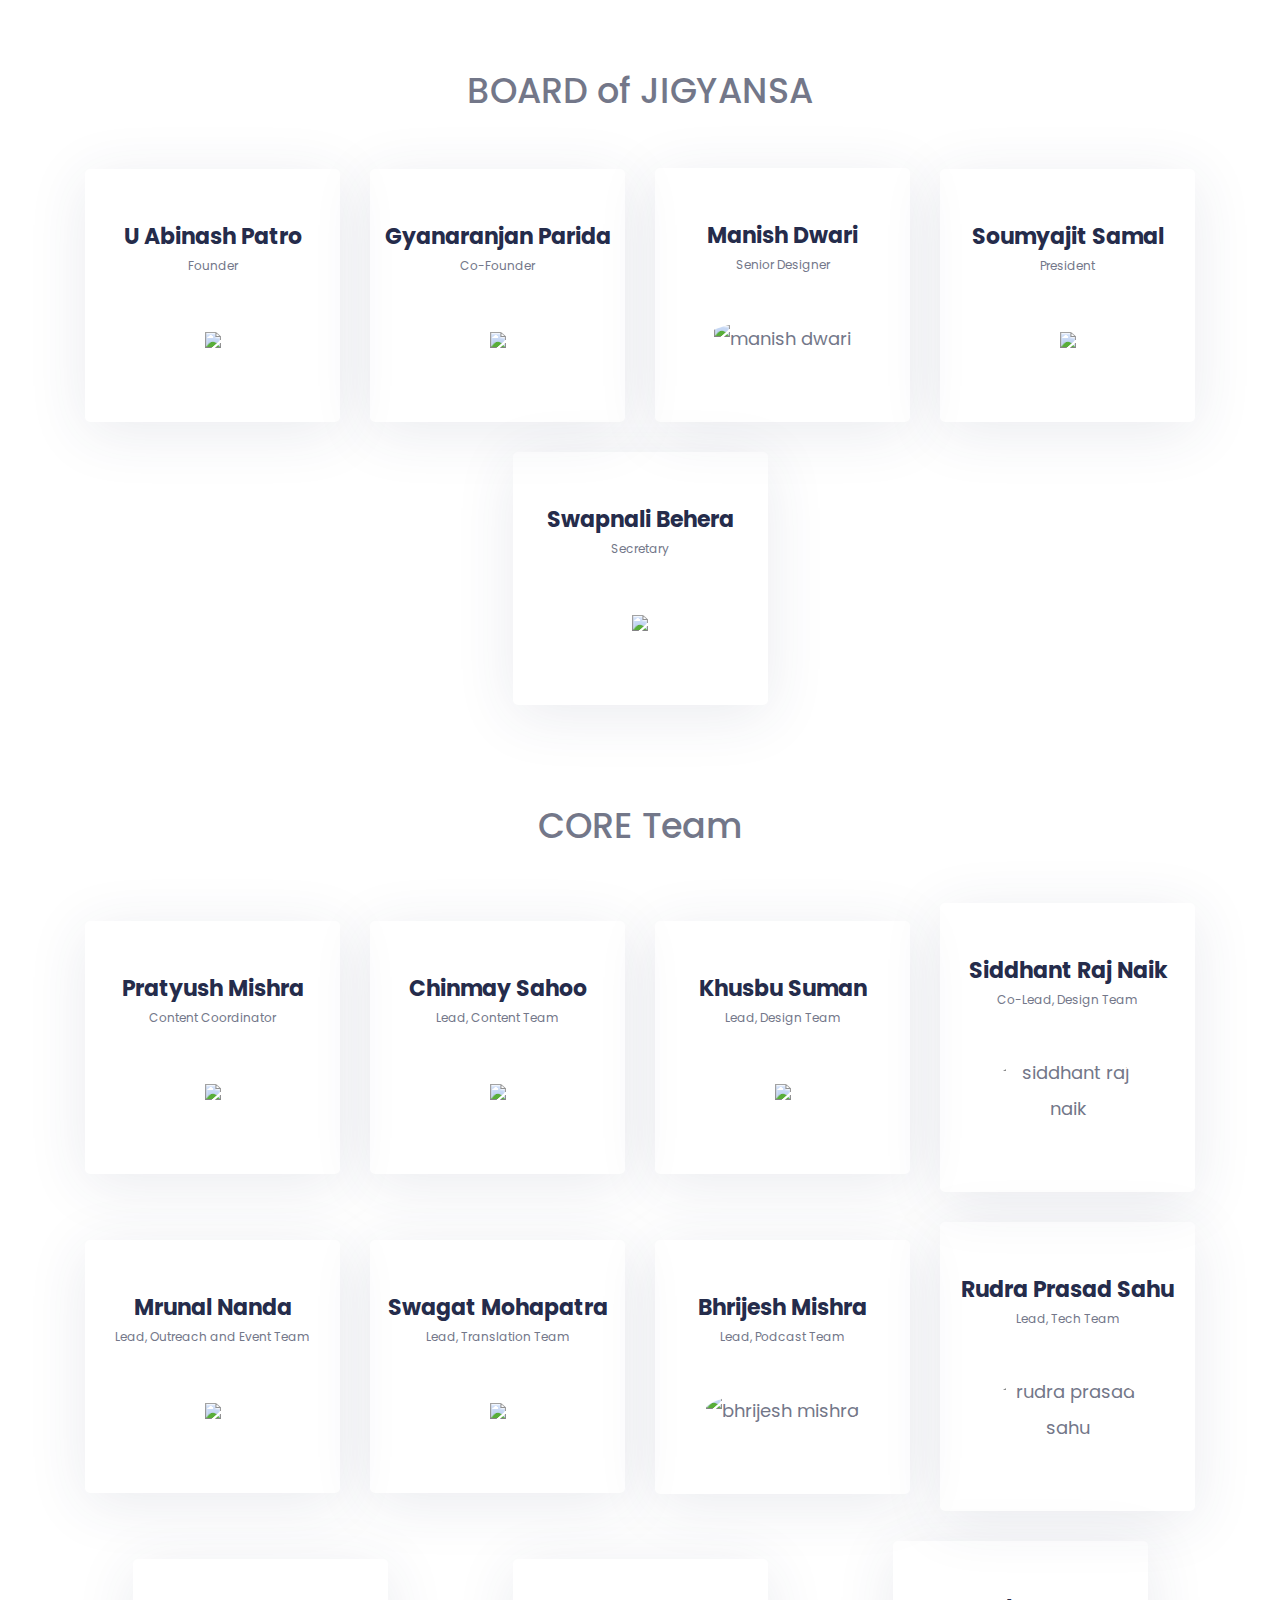
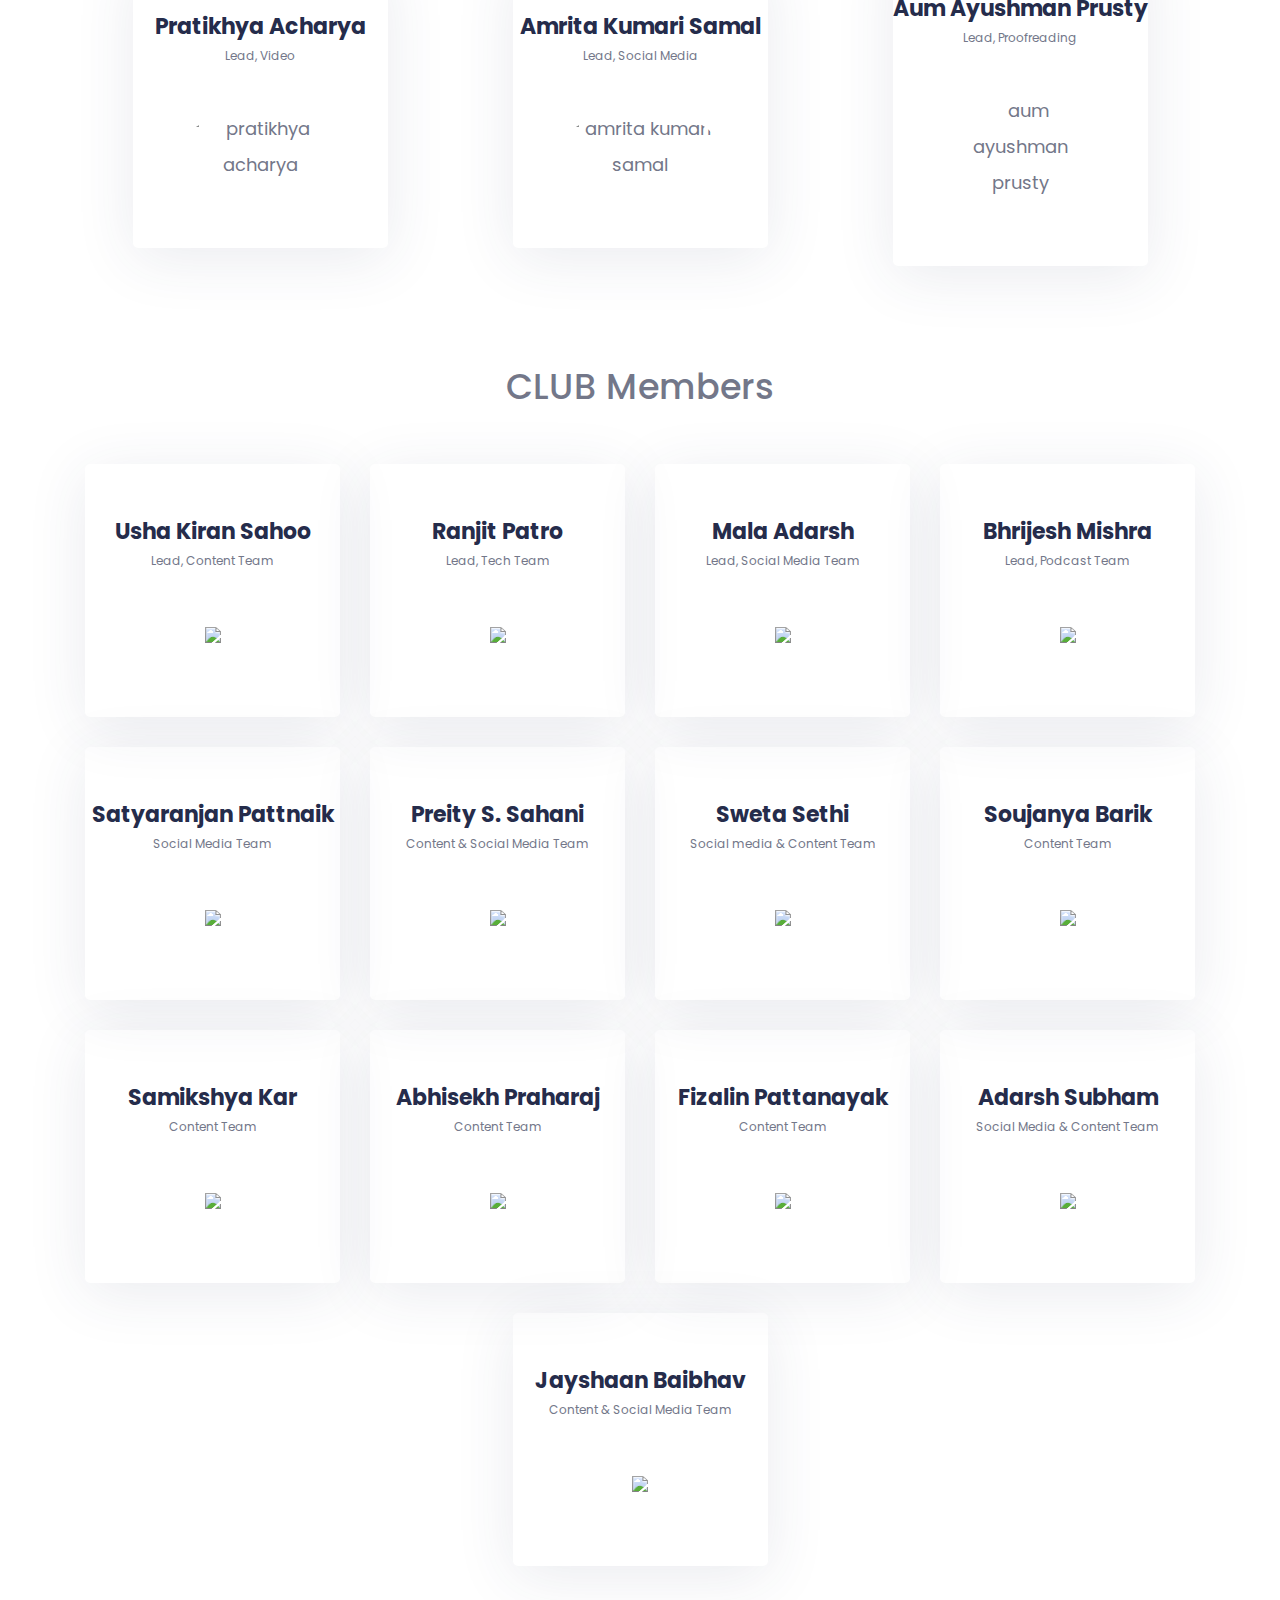
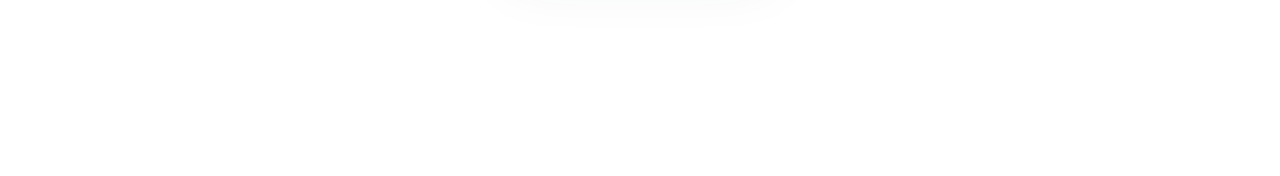
==== jign/team.html @ b6c56ea9 "jigyanshatest" ====
<!DOCTYPE html>
<html lang="en">

<head>
    <title>Team > Jigyansa</title>
    <link rel="preconnect" href="https://fonts.gstatic.com">
    <link href="https://fonts.googleapis.com/css2?family=Poppins&display=swap" rel="stylesheet">
    <link rel="stylesheet" href="https://stackpath.bootstrapcdn.com/bootstrap/4.5.2/css/bootstrap.min.css">
    <meta name="description" content="The team">
    <link rel="stylesheet" href="https://stackpath.bootstrapcdn.com/font-awesome/4.7.0/css/font-awesome.min.css">
    <link rel="stylesheet" href="s6css.css">
    <link rel="stylesheet" href="main.css">
    <style>
    </style>
</head>

<body>
    <section class="team-one" id="contentteam">
        <div class="container">
            <div class="title text-center">
                <h3 style="margin-bottom: 3.5rem;">BOARD of JIGYANSA</h3>
                <div class="row">
                    <div class="col-lg-3 col-md-6 col-sm-12" style="float:none;margin:auto;">
                        <div class="single">
                            <div class="circle"></div>
                            <div class="inner">
                                <h3>U Abinash Patro</h3>
                                <p>Founder</p>
                                <div class="image">
                                    <img src="images1/u.jpg">
                                </div>
                                <div class="social">
                                    <a target="_blank" href="https://www.twitter.com/u_is_enough"><i
                                            class="fa fa-twitter"></i></a>
                                    <a target="_blank" href="https://www.instagram.com/u_is_enough/"><i
                                            class="fa fa-instagram"></i></a>
                                    <a target="_blank" href="https://www.linkedin.com/in/u-abinash-patro-114837204/"><i
                                            class="fa fa-linkedin"></i></i></a>
                                    <a target="_blank" href="mailto:u18@iiserbpr.ac.in"><i
                                            class="fa fa-envelope"></i></a>
                                </div>
                            </div>
                        </div>
                    </div>
                    <div class="col-lg-3 col-md-6 col-sm-12" style="float:none;margin:auto;">
                        <div class="single">
                            <div class="circle"></div>
                            <div class="inner">
                                <h3>Gyanaranjan Parida</h3>
                                <p>Co-Founder</p>
                                <div class="image">
                                    <img src="images1/Gyana.jpg">
                                </div>
                                <div class="social">
                                    <a target="_blank" href="https://twitter.com/i_am_curious742"><i
                                            class="fa fa-twitter"></i></a>
                                    <a target="_blank" href="https://instagram.com/i_am_curious742"><i
                                            class="fa fa-instagram"></i></a>
                                    <a target="_blank" href="https://www.linkedin.com/in/gyanaranjanparida742"><i
                                            class="fa fa-linkedin"></i></i></a>
                                    <a target="_blank" href="mailto:gyanaranjan18@iiserbpr.ac.in"><i
                                            class="fa fa-envelope"></i></a>
                                </div>
                            </div>
                        </div>
                    </div>
                    <div class="col-lg-3 col-md-6 col-sm-12" style="float:none;margin:auto;">
                        <div class="single">
                            <div class="circle"></div>
                            <div class="inner">
                                <h3 class="cap">manish dwari</h3>
                                <p class="cap">senior designer</p>
                                <div class="image">
                                    <img src="xmx" alt="manish dwari">
                                </div>
                                <div class="social">
                                    <a target="_blank" href="mailto:manish18@iiserbpr.ac.in"><i
                                            class="fa fa-envelope"></i></a>
                                </div>
                            </div>
                        </div>
                    </div>
                    <div class="col-lg-3 col-md-6 col-sm-12" style="float:none;margin:auto;">
                        <div class="single">
                            <div class="circle"></div>
                            <div class="inner">
                                <h3>Soumyajit Samal</h3>
                                <p>President</p>
                                <div class="image">
                                    <img src="images1/soumyajit.jpg">
                                </div>
                                <div class="social">
                                    <a target="_blank" href="https://twitter.com/soumyajit140300?s=09"><i
                                            class="fa fa-twitter"></i></a>
                                    <a target="_blank" href="https://www.instagram.com/soumyajit.14/"><i
                                            class="fa fa-instagram"></i></a>
                                    <a target="_blank" href="mailto:soumyajits19@iiserbpr.ac.in"><i
                                            class="fa fa-envelope"></i></a>
                                </div>
                            </div>
                        </div>
                    </div>
                    <div class="col-lg-3 col-md-6 col-sm-12" style="float:none;margin:auto;">
                        <div class="single">
                            <div class="circle"></div>
                            <div class="inner">
                                <h3>Swapnali Behera</h3>
                                <p>Secretary</p>
                                <div class="image">
                                    <img src="images1/Swapnali.jpg">
                                </div>
                                <div class="social">
                                    <a target="_blank" href="https://www.facebook.com/profile.php?id=100070136463408"><i
                                            class="fa fa-facebook"></i></a>
                                    <a target="_blank" href="https://twitter.com/Swapnali021120?s=09"><i
                                            class="fa fa-twitter"></i></a>
                                    <a target="_blank" href="https://www.linkedin.com/in/swapnali-behera-479b2b206"><i
                                            class="fa fa-linkedin"></i></i></a>
                                    <a target="_blank" href="mailto:swapnalibehera123@gmail.com"><i
                                            class="fa fa-envelope"></i></a>
                                </div>
                            </div>
                        </div>
                    </div>
                </div>
            </div>
            <!-- core -->
            <div style="height:30px;"></div>
            <div class="title text-center">
                <h3 style="margin-bottom: 3.5rem;">CORE Team</h3>
                <div class="row">
                    <div class="col-lg-3 col-md-6 col-sm-12" style="float:none;margin:auto;">
                        <div class="single">
                            <div class="circle"></div>
                            <div class="inner">
                                <h3>Pratyush Mishra</h3>
                                <p>Content Coordinator</p>
                                <div class="image">
                                    <img src="images1/Pratyush.jpg">
                                </div>
                                <div class="social">
                                    <a target="_blank" href="http://facebook.com/pratyush.mishra.50746"><i
                                            class="fa fa-facebook"></i></a>
                                    <a target="_blank" href="https://twitter.com/Pratyus88401433?s=08"><i
                                            class="fa fa-twitter"></i></a>
                                    <a target="_blank" href="mailto:pratyush19@iiserbpr.ac.in"><i
                                            class="fa fa-envelope"></i></a>
                                </div>
                            </div>
                        </div>
                    </div>
                    <div class="col-lg-3 col-md-6 col-sm-12" style="float:none;margin:auto;">
                        <div class="single">
                            <div class="circle"></div>
                            <div class="inner">
                                <h3>Chinmay Sahoo</h3>
                                <p>Lead, Content Team</p>
                                <div class="image">
                                    <img src="images1/Chinmaya.jpg">
                                </div>
                                <div class="social">
                                    <a target="_blank" href="https://mobile.twitter.com/Chinmay66150005"><i
                                            class="fa fa-twitter"></i></a>
                                    <a target="_blank" href="https://www.instagram.com/_cks_chinu04/"><i
                                            class="fa fa-instagram"></i></a>
                                    <a target="_blank" href="mailto:chinmayks20@iiserbpr.ac.in"><i
                                            class="fa fa-envelope"></i></a>
                                </div>
                            </div>
                        </div>
                    </div>
                    <div class="col-lg-3 col-md-6 col-sm-12" style="float:none;margin:auto;">
                        <div class="single">
                            <div class="circle"></div>
                            <div class="inner">
                                <h3>Khusbu Suman</h3>
                                <p>Lead, Design Team</p>
                                <div class="image">
                                    <img src="images1/Khusbu.jpg">
                                </div>
                                <div class="social">
                                    <a target="_blank" href="https://www.facebook.com/khusbu.suman.750"><i
                                            class="fa fa-facebook"></i></a>
                                    <a target="_blank" href="https://www.instagram.com/khusbu.suman/"><i
                                            class="fa fa-instagram"></i></a>
                                    <a target="_blank" href="mailto:khusbus20@iiserbpr.ac.in"><i
                                            class="fa fa-envelope"></i></a>
                                </div>
                            </div>
                        </div>
                    </div>
                    <div class="col-lg-3 col-md-6 col-sm-12" style="float:none;margin:auto;">
                        <div class="single">
                            <div class="circle"></div>
                            <div class="inner">
                                <h3 class="cap">siddhant raj naik</h3>
                                <p class="cap">co-lead, design team</p>
                                <div class="image">
                                    <img src="xmx" alt="siddhant raj naik">
                                </div>
                                <div class="social">
                                    <a target="_blank" href="mailto:siddhantrn20@iiserbpr.ac.in"><i
                                            class="fa fa-envelope"></i></a>
                                    <a target="_blank" href="https://www.instagram.com/siddhantrajnaik"><i
                                            class="fa fa-instagram"></i></a><a target="_blank"
                                        href="https://www.linkedin.com/siddhant-raj-naik-22065b205"><i
                                            class="fa fa-linkedin"></i></a>
                                </div>
                            </div>
                        </div>
                    </div>
                    <div class="col-lg-3 col-md-6 col-sm-12" style="float:none;margin:auto;">
                        <div class="single">
                            <div class="circle"></div>
                            <div class="inner">
                                <h3>Mrunal Nanda</h3>
                                <p>Lead, Outreach and Event Team</p>
                                <div class="image">
                                    <img src="images1/Mrunal.jpg">
                                </div>
                                <div class="social">
                                    <a target="_blank" href="https://www.instagram.com/invites/contact/?i=1hj12ir0vlts9&utm_content=3e3grvx
                    "><i class="fa fa-instagram"></i></a>
                                    <a target="_blank" href="https://www.linkedin.com/in/mrunal-nanda-558922211"><i
                                            class="fa fa-linkedin"></i></i></a>
                                    <a target="_blank" href="mailto:mrunalnanda21@gmail.com"><i
                                            class="fa fa-envelope"></i></a>
                                </div>
                            </div>
                        </div>
                    </div>
                    <div class="col-lg-3 col-md-6 col-sm-12" style="float:none;margin:auto;">
                        <div class="single">
                            <div class="circle"></div>
                            <div class="inner">
                                <h3>Swagat Mohapatra</h3>
                                <p>Lead, Translation Team</p>
                                <div class="image">
                                    <img src="images1/Swagat.jpg">
                                </div>
                                <div class="social">
                                    <a target="_blank" href="https://m.facebook.com/100014729019708/"><i
                                            class="fa fa-facebook"></i></a>
                                    <a target="_blank" href="https://twitter.com/dash_mohapatra?s=09"><i
                                            class="fa fa-twitter"></i></a>
                                    <a target="_blank" href="mailto:swagat373@gmail.com "><i
                                            class="fa fa-envelope"></i></a>
                                </div>
                            </div>
                        </div>
                    </div>
                    <div class="col-lg-3 col-md-6 col-sm-12" style="float:none;margin:auto;">
                        <div class="single">
                            <div class="circle"></div>
                            <div class="inner">
                                <h3 class="cap">bhrijesh mishra</h3>
                                <p class="cap">lead, podcast team</p>
                                <div class="image">
                                    <img src="xmx" alt="bhrijesh mishra">
                                </div>
                                <div class="social">
                                    <a target="_blank" href="https://www.facebook.com/profile.php?id=100069185963894"><i
                                            class="fa fa-facebook"></i></a>
                                    <a target="_blank" href="https://www.instagram.com/bhrijeshmishra/"><i
                                            class="fa fa-instagram"></i></a>
                                    <a target="_blank" href="https://www.linkedin.com/in/bhrijesh-mishra-4b3785203"><i
                                            class="fa fa-linkedin"></i></i></a>
                                    <a target="_blank" href="mailto:bhrijeshm20@iiserbpr.ac.in"><i
                                            class="fa fa-envelope"></i></a>
                                </div>
                            </div>
                        </div>
                    </div>
                    <div class="col-lg-3 col-md-6 col-sm-12" style="float:none;margin:auto;">
                        <div class="single">
                            <div class="circle"></div>
                            <div class="inner">
                                <h3 class="cap">rudra prasad sahu</h3>
                                <p class="cap">lead, tech team</p>
                                <div class="image">
                                    <img src="xmx" alt="rudra prasad sahu">
                                </div>
                                <div class="social">
                                    <a target="_blank" href="mailto:rudra21@iiserbppr.ac.in"><i
                                            class="fa fa-envelope"></i></a>
                                </div>
                            </div>
                        </div>
                    </div>
                    <div class="col-lg-3 col-md-6 col-sm-12" style="float:none;margin:auto;">
                        <div class="single">
                            <div class="circle"></div>
                            <div class="inner">
                                <h3 class="cap">pratikhya acharya</h3>
                                <p class="cap">lead, video</p>
                                <div class="image">
                                    <img src="xmx" alt="pratikhya acharya">
                                </div>
                                <div class="social">
                                    <a target="_blank" href="mailto:pratikhya20@iiserbpr.ac.in"><i
                                            class="fa fa-envelope"></i></a>
                                </div>
                            </div>
                        </div>
                    </div>
                    <div class="col-lg-3 col-md-6 col-sm-12" style="float:none;margin:auto;">
                        <div class="single">
                            <div class="circle"></div>
                            <div class="inner">
                                <h3 class="cap">amrita kumari samal</h3>
                                <p class="cap">lead, social media</p>
                                <div class="image">
                                    <img src="xmx" alt="amrita kumari samal">
                                </div>
                                <div class="social">
                                    <a target="_blank" href="mailto:amrita21@iiserbpr.ac.in"><i
                                            class="fa fa-envelope"></i></a>
                                    <a target="_blank" href="https://www.instagram.com/black._.pokie"><i
                                            class="fa fa-instagram"></i></a>
                                </div>
                            </div>
                        </div>
                    </div>
                    <div class="col-lg-3 col-md-6 col-sm-12" style="float:none;margin:auto;">
                        <div class="single">
                            <div class="circle"></div>
                            <div class="inner">
                                <h3 class="cap">aum ayushman prusty</h3>
                                <p class="cap">lead, proofreading</p>
                                <div class="image">
                                    <img src="xmx" alt="aum ayushman prusty">
                                </div>
                                <div class="social">
                                    <a target="_blank" href="mailto:mail@iiserbpr.ac.in"><i
                                            class="fa fa-envelope"></i></a>
                                </div>
                            </div>
                        </div>
                    </div>
                </div>
            </div>
            <!-- member  -->
            <div style="height:30px;"></div>
            <div class="title text-center">
                <h3 style="margin-bottom: 3.5rem;">CLUB Members</h3>
                <div class="row">
                    <div class="col-lg-3 col-md-6 col-sm-12" style="float:none;margin:auto;">
                        <div class="single">
                            <div class="circle"></div>
                            <div class="inner">
                                <h3>Usha Kiran Sahoo</h3>
                                <p>Lead, Content Team</p>
                                <div class="image">
                                    <img src="images1/usha kiran.jpg">
                                </div>
                                <div class="social">
                                    <a target="_blank" href="https://www.facebook.com/ushakiran.sahoo.10"><i
                                            class="fa fa-facebook"></i></a>
                                    <a target="_blank" href="https://twitter.com/ushakiransahoo1?s=08"><i
                                            class="fa fa-twitter"></i></a>
                                    <a target="_blank"
                                        href="https://www.instagram.com/_taranginee_officials_?r=nametag"><i
                                            class="fa fa-instagram"></i></a>
                                    <a target="_blank" href="mailto:sahooushakiran@gmail.com "><i
                                            class="fa fa-envelope"></i></a>
                                </div>
                            </div>
                        </div>
                    </div>
                    <div class="col-lg-3 col-md-6 col-sm-12" style="float:none;margin:auto;">
                        <div class="single">
                            <div class="circle"></div>
                            <div class="inner">
                                <h3>Ranjit Patro</h3>
                                <p>Lead, Tech Team</p>
                                <div class="image">
                                    <img src="images1/Ranjit.jpeg">
                                </div>
                                <div class="social">
                                    <a target="_blank" href="https://www.facebook.com/ranjit.patro.35175"><i
                                            class="fa fa-facebook"></i></a>
                                    <a target="_blank" href="https://twitter.com/RANJITPATRO14?s=09"><i
                                            class="fa fa-twitter"></i></a>
                                    <a target="_blank" href="mailto:ranjitp20@iiserbpr.ac.in"><i
                                            class="fa fa-envelope"></i></a>
                                </div>
                            </div>
                        </div>
                    </div>
                    <div class="col-lg-3 col-md-6 col-sm-12" style="float:none;margin:auto;">
                        <div class="single">
                            <div class="circle"></div>
                            <div class="inner">
                                <h3>Mala Adarsh</h3>
                                <p>Lead, Social Media Team</p>
                                <div class="image">
                                    <img src="images1/Mala Adarsh.jpg">
                                </div>
                                <div class="social">
                                    <a target="_blank" href="https://twitter.com/i_m_adarsh1?s=09"><i
                                            class="fa fa-twitter"></i></a>
                                    <a target="_blank"
                                        href="https://www.instagram.com/invites/contact/?i=1ttmmyayb4dy2&utm_content=2fz6kwb"><i
                                            class="fa fa-instagram"></i></a>
                                    <a target="_blank" href="https://www.linkedin.com/in/adarsh-mala-7930311bb"><i
                                            class="fa fa-linkedin"></i></i></a>
                                    <a target="_blank" href="mailto:malaa20@iiserbpr.ac.in"><i
                                            class="fa fa-envelope"></i></a>
                                </div>
                            </div>
                        </div>
                    </div>
                    <div class="col-lg-3 col-md-6 col-sm-12" style="float:none;margin:auto;">
                        <div class="single">
                            <div class="circle"></div>
                            <div class="inner">
                                <h3>Bhrijesh Mishra</h3>
                                <p>Lead, Podcast Team</p>
                                <div class="image">
                                    <img src="images1/Bhrijesh.jpg">
                                </div>
                                <div class="social">
                                    <a target="_blank" href="https://www.facebook.com/profile.php?id=100069185963894"><i
                                            class="fa fa-facebook"></i></a>
                                    <a target="_blank" href="https://www.instagram.com/bhrijeshmishra/"><i
                                            class="fa fa-instagram"></i></a>
                                    <a target="_blank" href="https://www.linkedin.com/in/bhrijesh-mishra-4b3785203"><i
                                            class="fa fa-linkedin"></i></i></a>
                                    <a target="_blank" href="mailto:bhrijeshm20@iiserbpr.ac.in"><i
                                            class="fa fa-envelope"></i></a>
                                </div>
                            </div>
                        </div>
                    </div>
                    <div class="col-lg-3 col-md-6 col-sm-12" style="float:none;margin:auto;">
                        <div class="single">
                            <div class="circle"></div>
                            <div class="inner">
                                <h3>Satyaranjan Pattnaik</h3>
                                <p>Social Media Team</p>
                                <div class="image">
                                    <img src="images1/Satya.jpg">
                                </div>
                                <div class="social">
                                    <a target="_blank" href="https://www.facebook.com/Ricardosidkaka.8"><i
                                            class="fa fa-facebook"></i></a>
                                    <a target="_blank" href="https://twitter.com/pattnaiksatyar8?s=09"><i
                                            class="fa fa-twitter"></i></a>
                                    <a target="_blank"
                                        href="https://instagram.com/rsk_satyaranjan?utm_medium=copy_link"><i
                                            class="fa fa-instagram"></i></a>
                                    <a target="_blank" href="mailto:satya17@iiserbpr.ac.in"><i
                                            class="fa fa-envelope"></i></a>
                                </div>
                            </div>
                        </div>
                    </div>
                    <div class="col-lg-3 col-md-6 col-sm-12" style="float:none;margin:auto;">
                        <div class="single">
                            <div class="circle"></div>
                            <div class="inner">
                                <h3>Preity S. Sahani</h3>
                                <p>Content & Social Media Team</p>
                                <div class="image">
                                    <img src="images1/Preity.jpg">
                                </div>
                                <div class="social">
                                    <a target="_blank" href="https://www.instagram.com/_.preity_"><i
                                            class="fa fa-instagram"></i></a>
                                    <a target="_blank" href="mailto:preity18@iiserbpr.ac.in"><i
                                            class="fa fa-envelope"></i></a>
                                </div>
                            </div>
                        </div>
                    </div>
                    <div class="col-lg-3 col-md-6 col-sm-12" style="float:none;margin:auto;">
                        <div class="single">
                            <div class="circle"></div>
                            <div class="inner">
                                <h3>Sweta Sethi</h3>
                                <p>Social media & Content Team</p>
                                <div class="image">
                                    <img src="images1/Sweta Sethi.jpg">
                                </div>
                                <div class="social">
                                    <a target="_blank" href="https://www.facebook.com/sweta.sethi.520/"><i
                                            class="fa fa-facebook"></i></a>
                                    <a target="_blank" href="https://twitter.com/AstroSwetS"><i
                                            class="fa fa-twitter"></i></a>
                                    <a target="_blank" href="https://www.linkedin.com/in/sweta-sethi-1820/"><i
                                            class="fa fa-linkedin"></i></a>
                                    <a target="_blank" href="mailto:sweta18@iiserbpr.ac.in"><i
                                            class="fa fa-envelope"></i></a>
                                </div>
                            </div>
                        </div>
                    </div>
                    <div class="col-lg-3 col-md-6 col-sm-12" style="float:none;margin:auto;">
                        <div class="single">
                            <div class="circle"></div>
                            <div class="inner">
                                <h3>Soujanya Barik</h3>
                                <p>Content Team</p>
                                <div class="image">
                                    <img src="images1/Soujanya.jpg">
                                </div>
                                <div class="social">
                                    <a target="_blank" href="https://www.facebook.com/soujanya.barik.315"><i
                                            class="fa fa-facebook"></i></a>
                                    <a target="_blank" href="https://www.instagram.com/soujanyabarik/"><i
                                            class="fa fa-instagram"></i></a>
                                    <a target="_blank" href="https://www.linkedin.com/in/soujanya-barik-4b6a521a5"><i
                                            class="fa fa-linkedin"></i></a>
                                    <a target="_blank" href="mailto:soujanya18@iiserbpr.ac.in"><i
                                            class="fa fa-envelope"></i></a>
                                </div>
                            </div>
                        </div>
                    </div>
                    <div class="col-lg-3 col-md-6 col-sm-12" style="float:none;margin:auto;">
                        <div class="single">
                            <div class="circle"></div>
                            <div class="inner">
                                <h3>Samikshya Kar</h3>
                                <p>Content Team</p>
                                <div class="image">
                                    <img src="images1/samiskhya.jpg">
                                </div>
                                <div class="social">
                                    <a target="_blank" href="https://twitter.com/sam_ik_shya?s=09"><i
                                            class="fa fa-twitter"></i></a>
                                    <a target="_blank" href="
https://instagram.com/_.splenetic._?utm_medium=copy_link"><i class="fa fa-instagram"></i></a>
                                    <a target="_blank" href="mailto:samikshya18@iiserbpr.ac.in"><i
                                            class="fa fa-envelope"></i></a>
                                </div>
                            </div>
                        </div>
                    </div>
                    <div class="col-lg-3 col-md-6 col-sm-12" style="float:none;margin:auto;">
                        <div class="single">
                            <div class="circle"></div>
                            <div class="inner">
                                <h3>Abhisekh Praharaj</h3>
                                <p>Content Team</p>
                                <div class="image">
                                    <img src="images1/abhisekh.jpeg">
                                </div>
                                <div class="social">
                                    <a target="_blank" href="https://twitter.com/AbhisekPrahara1?s=08"><i
                                            class="fa fa-twitter"></i></a>
                                    <a target="_blank" href="linkedin.com/in/starky2000"><i
                                            class="fa fa-linkedin"></i></i></a>
                                    <a target="_blank" href="mailto:abhisekp19@iiserbpr.ac.in"><i
                                            class="fa fa-envelope"></i></a>
                                </div>
                            </div>
                        </div>
                    </div>
                    <div class="col-lg-3 col-md-6 col-sm-12" style="float:none;margin:auto;">
                        <div class="single">
                            <div class="circle"></div>
                            <div class="inner">
                                <h3>Fizalin Pattanayak</h3>
                                <p>Content Team</p>
                                <div class="image">
                                    <img src="images1/Fizallin.jpg">
                                </div>
                                <div class="social">
                                    <a target="_blank" href="mailto:fizalin19@iiserbpr.ac.in"><i
                                            class="fa fa-envelope"></i></a>
                                </div>
                            </div>
                        </div>
                    </div>
                    <div class="col-lg-3 col-md-6 col-sm-12" style="float:none;margin:auto;">
                        <div class="single">
                            <div class="circle"></div>
                            <div class="inner">
                                <h3>Adarsh Subham</h3>
                                <p>Social Media & Content Team</p>
                                <div class="image">
                                    <img src="images1/BR Adarsh.jpg">
                                </div>
                                <div class="social">
                                    <a target="_blank" href="https://www.facebook.com/adarsh.subham.96/"><i
                                            class="fa fa-facebook"></i></a>
                                    <a target="_blank" href="https://www.instagram.com/_addy_mavvy_/"><i
                                            class="fa fa-instagram"></i></a>
                                    <a target="_blank" href="mailto:bradarshs20@iiserbpr.ac.in"><i
                                            class="fa fa-envelope"></i></a>
                                </div>
                            </div>
                        </div>
                    </div>
                    <div class="col-lg-3 col-md-6 col-sm-12" style="float:none;margin:auto;">
                        <div class="single">
                            <div class="circle"></div>
                            <div class="inner">
                                <h3>Jayshaan Baibhav</h3>
                                <p>Content & Social Media Team</p>
                                <div class="image">
                                    <img src="images1/Jayshan.jpg">
                                </div>
                                <div class="social">
                                    <a target="_blank" href="https://www.facebook.com/jayshan.vaivhav"><i
                                            class="fa fa-facebook"></i></a>
                                    <a target="_blank" href="instagram.com/rex_of_genesis"><i
                                            class="fa fa-instagram"></i></a>
                                    <a target="_blank" href="mailto:jayshaanb20@iiserbpr.ac.in"><i
                                            class="fa fa-envelope"></i></a>
                                </div>
                            </div>
                        </div>
                    </div>
                </div>
            </div>
        </div>
    </section>
</body>

</html>
---- jign/s6css.css ----
/*!
 *  Open source, free for community use with this mention,
 *  s6css.css- A CSS Premade Blackbox
 *  Author: Subbrat <https://github.com/subbrat/>
 *  Url: https://github.com/Subbrat/el/blob/main/css/s6css.css/
 *  License(s): MIT
 */
@charset "UTF-8";


html {
    box-sizing: border-box
}

body,
html {
    position: relative;
}

*,
*:before,
*:after {
    box-sizing: inherit
}

html {
    -ms-text-size-adjust: 100%;
    -webkit-text-size-adjust: 100%
}

body {
    margin: 0
}

article,
aside,
details,
figcaption,
figure,
footer,
header,
main,
menu,
nav,
section {
    display: block
}

summary {
    display: list-item
}

audio,
canvas,
progress,
video {
    display: inline-block
}

progress {
    vertical-align: baseline
}

audio:not([controls]) {
    display: none;
    height: 0
}

[hidden],
template {
    display: none
}

a {
    background-color: transparent
}

a:active,
a:hover {
    outline-width: 0
}

abbr[title] {
    border-bottom: none;
    text-decoration: underline;
    text-decoration: underline dotted
}

b,
strong {
    font-weight: bolder
}

dfn {
    font-style: italic
}

mark {
    background: #ff0;
    color: #000
}

small {
    font-size: 80%
}

sub,
sup {
    font-size: 75%;
    line-height: 0;
    position: relative;
    vertical-align: baseline
}

sub {
    bottom: -0.25em
}

sup {
    top: -0.5em
}

figure {
    margin: 1em 40px
}

img {
    border-style: none
}

code,
kbd,
pre,
samp {
    font-family: monospace, monospace;
    font-size: 1em
}

hr {
    box-sizing: content-box;
    height: 0;
    overflow: visible
}

button,
input,
select,
textarea,
optgroup {
    font: inherit;
    margin: 0
}

optgroup {
    font-weight: bold
}

button,
input {
    overflow: visible
}

button,
select {
    text-transform: none
}

button,
[type=button],
[type=reset],
[type=submit] {
    -webkit-appearance: button
}

button::-moz-focus-inner,
[type=button]::-moz-focus-inner,
[type=reset]::-moz-focus-inner,
[type=submit]::-moz-focus-inner {
    border-style: none;
    padding: 0
}

button:-moz-focusring,
[type=button]:-moz-focusring,
[type=reset]:-moz-focusring,
[type=submit]:-moz-focusring {
    outline: 1px dotted ButtonText
}

fieldset {
    border: 1px solid #c0c0c0;
    margin: 0 2px;
    padding: .35em .625em .75em
}

legend {
    color: inherit;
    display: table;
    max-width: 100%;
    padding: 0;
    white-space: normal
}

textarea {
    overflow: auto
}

[type=checkbox],
[type=radio] {
    padding: 0
}

[type=number]::-webkit-inner-spin-button,
[type=number]::-webkit-outer-spin-button {
    height: auto
}

[type=search] {
    -webkit-appearance: textfield;
    outline-offset: -2px
}

[type=search]::-webkit-search-decoration {
    -webkit-appearance: none
}

::-webkit-file-upload-button {
    -webkit-appearance: button;
    font: inherit
}

/* End extract */

html {
    overflow-x: hidden
}

h1 {
    font-size: 36px
}

h2 {
    font-size: 30px
}

h3 {
    font-size: 24px
}

h4 {
    font-size: 20px
}

h5 {
    font-size: 18px
}

h6 {
    font-size: 16px
}

.s6-wide {
    letter-spacing: 4px
}

hr {
    border: 0;
    border-top: 1px solid #eee;
    margin: 20px 0
}

.s6-image {
    max-width: 100%;
    height: auto
}

img {
    vertical-align: middle
}

a {
    color: inherit
}

.s6-table,
.s6-table-all {
    border-collapse: collapse;
    border-spacing: 0;
    width: 100%;
    display: table
}

.s6-table-all {
    border: 1px solid #ccc
}

.s6-bordered tr,
.s6-table-all tr {
    border-bottom: 1px solid #ddd
}

.s6-striped tbody tr:nth-child(even) {
    background-color: #f1f1f1
}

.s6-table-all tr:nth-child(odd) {
    background-color: #fff
}

.s6-table-all tr:nth-child(even) {
    background-color: #f1f1f1
}

.s6-hoverable tbody tr:hover,
.s6-ul.s6-hoverable li:hover {
    background-color: #ccc
}

.s6-centered tr th,
.s6-centered tr td {
    text-align: center
}

.s6-table td,
.s6-table th,
.s6-table-all td,
.s6-table-all th {
    padding: 8px 8px;
    display: table-cell;
    text-align: left;
    vertical-align: top
}

.s6-table th:first-child,
.s6-table td:first-child,
.s6-table-all th:first-child,
.s6-table-all td:first-child {
    padding-left: 16px
}

.s6-btn,
.s6-button {
    border: none;
    display: inline-block;
    padding: 8px 16px;
    vertical-align: middle;
    overflow: hidden;
    text-decoration: none;
    color: inherit;
    background-color: inherit;
    text-align: center;
    cursor: pointer;
    white-space: nowrap
}

.s6-btn:hover {
    box-shadow: 0 8px 16px 0 rgba(0, 0, 0, 0.2), 0 6px 20px 0 rgba(0, 0, 0, 0.19)
}

.s6-btn,
.s6-button {
    -webkit-touch-callout: none;
    -webkit-user-select: none;
    -khtml-user-select: none;
    -moz-user-select: none;
    -ms-user-select: none;
    user-select: none
}

.s6-disabled,
.s6-btn:disabled,
.s6-button:disabled {
    cursor: not-allowed;
    opacity: 0.3
}

.s6-disabled *,
:disabled * {
    pointer-events: none
}

.s6-btn.s6-disabled:hover,
.s6-btn:disabled:hover {
    box-shadow: none
}

.s6-badge,
.s6-tag {
    background-color: #000;
    color: #fff;
    display: inline-block;
    padding-left: 8px;
    padding-right: 8px;
    text-align: center
}

.s6-badge {
    border-radius: 50%
}

.s6-ul {
    list-style-type: none;
    padding: 0;
    margin: 0
}

.s6-ul li {
    padding: 8px 16px;
    border-bottom: 1px solid #ddd
}

.s6-ul li:last-child {
    border-bottom: none
}

.s6-tooltip,
.s6-display-container {
    position: relative
}

.s6-tooltip .s6-text {
    display: none
}

.s6-tooltip:hover .s6-text {
    display: inline-block
}

.s6-ripple:active {
    opacity: 0.5
}

.s6-ripple {
    transition: opacity 0s
}

.s6-input {
    padding: 8px;
    display: block;
    border: none;
    border-bottom: 1px solid #ccc;
    width: 100%
}

.s6-select {
    padding: 9px 0;
    width: 100%;
    border: none;
    border-bottom: 1px solid #ccc
}

.s6-dropdown-click,
.s6-dropdown-hover {
    position: relative;
    display: inline-block;
    cursor: pointer
}

.s6-dropdown-hover:hover .s6-dropdown-content {
    display: block
}

.s6-dropdown-hover:first-child,
.s6-dropdown-click:hover {
    background-color: #ccc;
    color: #000
}

.s6-dropdown-hover:hover>.s6-button:first-child,
.s6-dropdown-click:hover>.s6-button:first-child {
    background-color: #ccc;
    color: #000
}

.s6-dropdown-content {
    cursor: auto;
    color: #000;
    background-color: #fff;
    display: none;
    position: absolute;
    min-width: 160px;
    margin: 0;
    padding: 0;
    z-index: 1
}

.s6-check,
.s6-radio {
    width: 24px;
    height: 24px;
    position: relative;
    top: 6px
}

.s6-sidebar {
    height: 100%;
    width: 200px;
    background-color: #fff;
    position: fixed !important;
    z-index: 1;
    overflow: auto
}

.s6-bar-block .s6-dropdown-hover,
.s6-bar-block .s6-dropdown-click {
    width: 100%
}

.s6-bar-block .s6-dropdown-hover .s6-dropdown-content,
.s6-bar-block .s6-dropdown-click .s6-dropdown-content {
    min-width: 100%
}

.s6-bar-block .s6-dropdown-hover .s6-button,
.s6-bar-block .s6-dropdown-click .s6-button {
    width: 100%;
    text-align: left;
    padding: 8px 16px
}

.s6-main,
#main {
    transition: margin-left .4s
}

.s6-modal {
    z-index: 3;
    display: none;
    padding-top: 100px;
    position: fixed;
    left: 0;
    top: 0;
    width: 100%;
    height: 100%;
    overflow: auto;
    background-color: rgb(0, 0, 0);
    background-color: rgba(0, 0, 0, 0.4)
}

.s6-modal-content {
    margin: auto;
    background-color: #fff;
    position: relative;
    padding: 0;
    outline: 0;
    width: 600px
}

.s6-bar {
    width: 100%;
    overflow: hidden
}

.s6-center .s6-bar {
    display: inline-block;
    width: auto
}

.s6-bar .s6-bar-item {
    padding: 8px 16px;
    float: left;
    width: auto;
    border: none;
    display: block;
    outline: 0
}

.s6-bar .s6-dropdown-hover,
.s6-bar .s6-dropdown-click {
    position: static;
    float: left
}

.s6-bar .s6-button {
    white-space: normal
}

.s6-bar-block .s6-bar-item {
    width: 100%;
    display: block;
    padding: 8px 16px;
    text-align: left;
    border: none;
    white-space: normal;
    float: none;
    outline: 0
}

.s6-bar-block.s6-center .s6-bar-item {
    text-align: center
}

.s6-block {
    display: block;
    width: 100%
}

.s6-responsive {
    display: block;
    overflow-x: auto
}

.s6-container:after,
.s6-container:before,
.s6-panel:after,
.s6-panel:before,
.s6-row:after,
.s6-row:before,
.s6-row-padding:after,
.s6-row-padding:before,
.s6-cell-row:before,
.s6-cell-row:after,
.s6-clear:after,
.s6-clear:before,
.s6-bar:before,
.s6-bar:after {
    content: "";
    display: table;
    clear: both
}

.s6-col,
.s6-half,
.s6-third,
.s6-twothird,
.s6-threequarter,
.s6-quarter {
    float: left;
    width: 100%
}

.s6-col.s1 {
    width: 8.33333%
}

.s6-col.s2 {
    width: 16.66666%
}

.s6-col.s3 {
    width: 24.99999%
}

.s6-col.s4 {
    width: 33.33333%
}

.s6-col.s5 {
    width: 41.66666%
}

.s6-col.s6 {
    width: 49.99999%
}

.s6-col.s7 {
    width: 58.33333%
}

.s6-col.s8 {
    width: 66.66666%
}

.s6-col.s9 {
    width: 74.99999%
}

.s6-col.s10 {
    width: 83.33333%
}

.s6-col.s11 {
    width: 91.66666%
}

.s6-col.s12 {
    width: 99.99999%
}

@media (min-width:601px) {
    .s6-col.m1 {
        width: 8.33333%
    }

    .s6-col.m2 {
        width: 16.66666%
    }

    .s6-col.m3,
    .s6-quarter {
        width: 24.99999%
    }

    .s6-col.m4,
    .s6-third {
        width: 33.33333%
    }

    .s6-col.m5 {
        width: 41.66666%
    }

    .s6-col.m6,
    .s6-half {
        width: 49.99999%
    }

    .s6-col.m7 {
        width: 58.33333%
    }

    .s6-col.m8,
    .s6-twothird {
        width: 66.66666%
    }

    .s6-col.m9,
    .s6-threequarter {
        width: 74.99999%
    }

    .s6-col.m10 {
        width: 83.33333%
    }

    .s6-col.m11 {
        width: 91.66666%
    }

    .s6-col.m12 {
        width: 99.99999%
    }
}

@media (min-width:993px) {
    .s6-col.l1 {
        width: 8.33333%
    }

    .s6-col.l2 {
        width: 16.66666%
    }

    .s6-col.l3 {
        width: 24.99999%
    }

    .s6-col.l4 {
        width: 33.33333%
    }

    .s6-col.l5 {
        width: 41.66666%
    }

    .s6-col.l6 {
        width: 49.99999%
    }

    .s6-col.l7 {
        width: 58.33333%
    }

    .s6-col.l8 {
        width: 66.66666%
    }

    .s6-col.l9 {
        width: 74.99999%
    }

    .s6-col.l10 {
        width: 83.33333%
    }

    .s6-col.l11 {
        width: 91.66666%
    }

    .s6-col.l12 {
        width: 99.99999%
    }
}

.s6-rest {
    overflow: hidden
}

.s6-stretch {
    margin-left: -16px;
    margin-right: -16px
}

.s6-content,
.s6-auto {
    margin-left: auto;
    margin-right: auto
}

.s6-content {
    max-width: 980px
}

.s6-auto {
    max-width: 1140px
}

.s6-cell-row {
    display: table;
    width: 100%
}

.s6-cell {
    display: table-cell
}

.s6-cell-top {
    vertical-align: top
}

.s6-cell-middle {
    vertical-align: middle
}

.s6-cell-bottom {
    vertical-align: bottom
}

.s6-hide {
    display: none !important
}

.s6-show-block,
.s6-show {
    display: block !important
}

.s6-show-inline-block {
    display: inline-block !important
}

@media (max-width:1205px) {
    .s6-auto {
        max-width: 95%
    }
}

@media (max-width:600px) {
    .s6-modal-content {
        margin: 0 10px;
        width: auto !important
    }

    .s6-modal {
        padding-top: 30px
    }

    .s6-dropdown-hover.s6-mobile .s6-dropdown-content,
    .s6-dropdown-click.s6-mobile .s6-dropdown-content {
        position: relative
    }

    .s6-hide-small {
        display: none !important
    }

    .s6-mobile {
        display: block;
        width: 100% !important
    }

    .s6-bar-item.s6-mobile,
    .s6-dropdown-hover.s6-mobile,
    .s6-dropdown-click.s6-mobile {
        text-align: center
    }

    .s6-dropdown-hover.s6-mobile,
    .s6-dropdown-hover.s6-mobile .s6-btn,
    .s6-dropdown-hover.s6-mobile .s6-button,
    .s6-dropdown-click.s6-mobile,
    .s6-dropdown-click.s6-mobile .s6-btn,
    .s6-dropdown-click.s6-mobile .s6-button {
        width: 100%
    }
}

@media (max-width:768px) {
    .s6-modal-content {
        width: 500px
    }

    .s6-modal {
        padding-top: 50px
    }
}

@media (min-width:993px) {
    .s6-modal-content {
        width: 900px
    }

    .s6-hide-large {
        display: none !important
    }

    .s6-sidebar.s6-collapse {
        display: block !important
    }
}

@media (max-width:992px) and (min-width:601px) {
    .s6-hide-medium {
        display: none !important
    }
}

@media (max-width:992px) {
    .s6-sidebar.s6-collapse {
        display: none
    }

    .s6-main {
        margin-left: 0 !important;
        margin-right: 0 !important
    }

    .s6-auto {
        max-width: 100%
    }
}

.s6-top,
.s6-bottom {
    position: fixed;
    width: 100%;
    z-index: 1
}

.s6-top {
    top: 0
}

.s6-bottom {
    bottom: 0
}

.s6-overlay {
    position: fixed;
    display: none;
    width: 100%;
    height: 100%;
    top: 0;
    left: 0;
    right: 0;
    bottom: 0;
    background-color: rgba(0, 0, 0, 0.5);
    z-index: 2
}

.s6-display-topleft {
    position: absolute;
    left: 0;
    top: 0
}

.s6-display-topright {
    position: absolute;
    right: 0;
    top: 0
}

.s6-display-bottomleft {
    position: absolute;
    left: 0;
    bottom: 0
}

.s6-display-bottomright {
    position: absolute;
    right: 0;
    bottom: 0
}

.s6-display-middle {
    position: absolute;
    top: 50%;
    left: 50%;
    transform: translate(-50%, -50%);
    -ms-transform: translate(-50%, -50%)
}

.s6-display-left {
    position: absolute;
    top: 50%;
    left: 0%;
    transform: translate(0%, -50%);
    -ms-transform: translate(-0%, -50%)
}

.s6-display-right {
    position: absolute;
    top: 50%;
    right: 0%;
    transform: translate(0%, -50%);
    -ms-transform: translate(0%, -50%)
}

.s6-display-topmiddle {
    position: absolute;
    left: 50%;
    top: 0;
    transform: translate(-50%, 0%);
    -ms-transform: translate(-50%, 0%)
}

.s6-display-bottommiddle {
    position: absolute;
    left: 50%;
    bottom: 0;
    transform: translate(-50%, 0%);
    -ms-transform: translate(-50%, 0%)
}

.s6-display-container:hover .s6-display-hover {
    display: block
}

.s6-display-container:hover span.s6-display-hover {
    display: inline-block
}

.s6-display-hover {
    display: none
}

.s6-display-position {
    position: absolute
}

.s6-circle {
    border-radius: 50%
}

.s6-round-small {
    border-radius: 2px
}

.s6-round,
.s6-round-medium {
    border-radius: 4px
}

.s6-round-large {
    border-radius: 8px
}

.s6-round-xlarge {
    border-radius: 16px
}

.s6-round-xxlarge {
    border-radius: 32px
}

.s6-round-c {
    border-radius: 50%;
}

.s6-row-padding,
.s6-row-padding>.s6-half,
.s6-row-padding>.s6-third,
.s6-row-padding>.s6-twothird,
.s6-row-padding>.s6-threequarter,
.s6-row-padding>.s6-quarter,
.s6-row-padding>.s6-col {
    padding: 0 8px
}

.s6-container,
.s6-panel {
    padding: 0.01em 16px
}

.s6-panel {
    margin-top: 16px;
    margin-bottom: 16px
}

.s6-code,
.s6-codespan {
    font-family: Consolas, "courier new";
    font-size: 16px
}

.s6-code {
    width: auto;
    background-color: #fff;
    padding: 8px 12px;
    border-left: 4px solid #4CAF50;
    word-wrap: break-word
}

.s6-codespan {
    color: crimson;
    background-color: #f1f1f1;
    padding-left: 4px;
    padding-right: 4px;
    font-size: 110%
}

.s6-card,
.s6-card-2 {
    box-shadow: 0 2px 5px 0 rgba(0, 0, 0, 0.16), 0 2px 10px 0 rgba(0, 0, 0, 0.15)
}

.s6-card-4,
.s6-hover-shadow:hover {
    box-shadow: 0 4px 10px 0 rgba(0, 0, 0, 0.2), 0 4px 20px 0 rgba(0, 0, 0, 0.2)
}

.s6-card-4-light,
.s6-hover-shadow:hover {
    box-shadow: 0 4px 10px 0 rgba(255, 255, 255, 0.8), 0 4px 20px 0 rgba(0, 0, 0, 0.2)
}

.s6-card-8,
.s6-hover-shadow:hover {
    box-shadow: 0 4px 15px 0 rgba(0, 0, 0, 0.2), 0 8px 40px 0 rgba(0, 0, 0, 0.4)
}

.s6-card-8-light,
.s6-hover-shadow:hover {
    box-shadow: 0 4px 15px 0 rgba(255, 255, 255, 0.8), 0 8px 40px 0 rgba(0, 0, 0, 0.4)
}

.s6-spin {
    animation: s6-spin 2s infinite linear
}

@keyframes s6-spin {
    0% {
        transform: rotate(0deg)
    }

    100% {
        transform: rotate(359deg)
    }
}

.s6-animate-fading {
    animation: fading 10s infinite
}

@keyframes fading {
    0% {
        opacity: 0
    }

    50% {
        opacity: 1
    }

    100% {
        opacity: 0
    }
}

.s6-animate-opacity {
    animation: opac 0.8s
}

@keyframes opac {
    from {
        opacity: 0
    }

    to {
        opacity: 1
    }
}

.s6-animate-top {
    position: relative;
    animation: animatetop 0.4s
}

@keyframes animatetop {
    from {
        top: -300px;
        opacity: 0
    }

    to {
        top: 0;
        opacity: 1
    }
}

.s6-animate-left {
    position: relative;
    animation: animateleft 0.4s
}

@keyframes animateleft {
    from {
        left: -300px;
        opacity: 0
    }

    to {
        left: 0;
        opacity: 1
    }
}

.s6-animate-right {
    position: relative;
    animation: animateright 0.4s
}

@keyframes animateright {
    from {
        right: -300px;
        opacity: 0
    }

    to {
        right: 0;
        opacity: 1
    }
}

.s6-animate-bottom {
    position: relative;
    animation: animatebottom 0.4s
}

@keyframes animatebottom {
    from {
        bottom: -300px;
        opacity: 0
    }

    to {
        bottom: 0;
        opacity: 1
    }
}

.s6-animate-zoom {
    animation: animatezoom 0.6s
}

@keyframes animatezoom {
    from {
        transform: scale(0)
    }

    to {
        transform: scale(1)
    }
}

.s6-animate-input {
    transition: width 0.4s ease-in-out
}

.s6-animate-input:focus {
    width: 100% !important
}

.s6-opacity,
.s6-hover-opacity:hover {
    opacity: 0.60
}

.s6-opacity-off,
.s6-hover-opacity-off:hover {
    opacity: 1
}

.s6-opacity-max {
    opacity: 0.25
}

.s6-opacity-min {
    opacity: 0.75
}

.s6-greyscale-max,
.s6-grayscale-max,
.s6-hover-greyscale:hover,
.s6-hover-grayscale:hover {
    filter: grayscale(100%)
}

.s6-greyscale,
.s6-grayscale {
    filter: grayscale(75%)
}

.s6-greyscale-min,
.s6-grayscale-min {
    filter: grayscale(50%)
}

.s6-sepia {
    filter: sepia(75%)
}

.s6-sepia-max,
.s6-hover-sepia:hover {
    filter: sepia(100%)
}

.s6-sepia-min {
    filter: sepia(50%)
}

.s6-tiny {
    font-size: 10px !important
}

.s6-small {
    font-size: 12px !important
}

.s6-medium {
    font-size: 15px !important
}

.s6-large {
    font-size: 18px !important
}

.s6-xlarge {
    font-size: 24px !important
}

.s6-xxlarge {
    font-size: 36px !important
}

.s6-xxxlarge {
    font-size: 48px !important
}

.s6-jumbo {
    font-size: 64px !important
}

.s6-left-align {
    text-align: left !important
}

.s6-right-align {
    text-align: right !important
}

.s6-justify {
    text-align: justify !important
}

.s6-center {
    text-align: center !important
}

.s6-border-0 {
    border: 0 !important
}

.s6-border {
    border: 1px solid #ccc !important
}

.s6-border-top {
    border-top: 1px solid #ccc !important
}

.s6-border-bottom {
    border-bottom: 1px solid #ccc !important
}

.s6-border-left {
    border-left: 1px solid #ccc !important
}

.s6-border-right {
    border-right: 1px solid #ccc !important
}

.s6-topbar {
    border-top: 6px solid #ccc !important
}

.s6-bottombar {
    border-bottom: 6px solid #ccc !important
}

.s6-leftbar {
    border-left: 6px solid #ccc !important
}

.s6-rightbar {
    border-right: 6px solid #ccc !important
}

.s6-section,
.s6-code {
    margin-top: 16px !important;
    margin-bottom: 16px !important
}

.s6-margin {
    margin: 16px !important
}

.s6-margin-top {
    margin-top: 16px !important
}

.s6-margin-bottom {
    margin-bottom: 16px !important
}

.s6-margin-left {
    margin-left: 16px !important
}

.s6-margin-right {
    margin-right: 16px !important
}

.s6-padding-small {
    padding: 4px 8px !important
}

.s6-padding {
    padding: 8px 16px !important
}

.s6-padding-large {
    padding: 12px 24px !important
}

.s6-padding-16 {
    padding-top: 16px !important;
    padding-bottom: 16px !important
}

.s6-padding-24 {
    padding-top: 24px !important;
    padding-bottom: 24px !important
}

.s6-padding-32 {
    padding-top: 32px !important;
    padding-bottom: 32px !important
}

.s6-padding-48 {
    padding-top: 48px !important;
    padding-bottom: 48px !important
}

.s6-padding-64 {
    padding-top: 64px !important;
    padding-bottom: 64px !important
}

.s6-padding-top-64 {
    padding-top: 64px !important
}

.s6-padding-top-48 {
    padding-top: 48px !important
}

.s6-padding-top-32 {
    padding-top: 32px !important
}

.s6-padding-top-24 {
    padding-top: 24px !important
}

.s6-left {
    float: left !important
}

.s6-right {
    float: right !important
}

.s6-button:hover {
    color: #000 !important;
    background-color: #ccc !important
}

.s6-transparent,
.s6-hover-none:hover {
    background-color: transparent !important
}

.s6-hover-none:hover {
    box-shadow: none !important
}

/* Colors */
.s6-amber,
.s6-hover-amber:hover {
    color: #000 !important;
    background-color: #ffc107 !important
}

.s6-aqua,
.s6-hover-aqua:hover {
    color: #000 !important;
    background-color: #00ffff !important
}

.s6-blue,
.s6-hover-blue:hover {
    color: #fff !important;
    background-color: #2196F3 !important
}

.s6-light-blue,
.s6-hover-light-blue:hover {
    color: #000 !important;
    background-color: #87CEEB !important
}

.s6-brown,
.s6-hover-brown:hover {
    color: #fff !important;
    background-color: #795548 !important
}

.s6-cyan,
.s6-hover-cyan:hover {
    color: #000 !important;
    background-color: #00bcd4 !important
}

.s6-blue-grey,
.s6-hover-blue-grey:hover,
.s6-blue-gray,
.s6-hover-blue-gray:hover {
    color: #fff !important;
    background-color: #607d8b !important
}

.s6-green,
.s6-hover-green:hover {
    color: #fff !important;
    background-color: #4CAF50 !important
}

.s6-light-green,
.s6-hover-light-green:hover {
    color: #000 !important;
    background-color: #8bc34a !important
}

.s6-indigo,
.s6-hover-indigo:hover {
    color: #fff !important;
    background-color: #3f51b5 !important
}

.s6-khaki,
.s6-hover-khaki:hover {
    color: #000 !important;
    background-color: #f0e68c !important
}

.s6-lime,
.s6-hover-lime:hover {
    color: #000 !important;
    background-color: #cddc39 !important
}

.s6-orange,
.s6-hover-orange:hover {
    color: #000 !important;
    background-color: #ff9800 !important
}

.s6-deep-orange,
.s6-hover-deep-orange:hover {
    color: #fff !important;
    background-color: #ff5722 !important
}

.s6-pink,
.s6-hover-pink:hover {
    color: #fff !important;
    background-color: #e91e63 !important
}

.s6-purple,
.s6-hover-purple:hover {
    color: #fff !important;
    background-color: #9c27b0 !important
}

.s6-deep-purple,
.s6-hover-deep-purple:hover {
    color: #fff !important;
    background-color: #673ab7 !important
}

.s6-red,
.s6-hover-red:hover {
    color: #fff !important;
    background-color: #f44336 !important
}

.s6-blu,
.s6-hover-blu:hover {
    color: #fff !important;
    background-color: #040720 !important
}

.s6-naja,
.s6-hover-naja:hover {
    color: #fff !important;
    background-color: #FFDEAD !important
}

.s6-hul,
.s6-hover-hul:hover {
    color: #fff !important;
    background-color: #993bff !important
}

.s6-hul2,
.s6-hover-hul:hover {
    color: #fff !important;
    background-color: #512580 !important
}

.s6-sand,
.s6-hover-sand:hover {
    color: #000 !important;
    background-color: #fdf5e6 !important
}

.s6-teal,
.s6-hover-teal:hover {
    color: #fff !important;
    background-color: #009688 !important
}

.s6-yellow,
.s6-hover-yellow:hover {
    color: #000 !important;
    background-color: #ffeb3b !important
}

.s6-white,
.s6-hover-white:hover {
    color: #000 !important;
    background-color: #fff !important
}

.s6-black,
.s6-hover-black:hover {
    color: #fff !important;
    background-color: #000 !important
}

.s6-grey,
.s6-hover-grey:hover,
.s6-gray,
.s6-hover-gray:hover {
    color: #000 !important;
    background-color: #9e9e9e !important
}

.s6-light-grey,
.s6-hover-light-grey:hover,
.s6-light-gray,
.s6-hover-light-gray:hover {
    color: #000 !important;
    background-color: #f1f1f1 !important
}

.s6-dark-grey,
.s6-hover-dark-grey:hover,
.s6-dark-gray,
.s6-hover-dark-gray:hover {
    color: #fff !important;
    background-color: #616161 !important
}

.s6-pale-red,
.s6-hover-pale-red:hover {
    color: #000 !important;
    background-color: #ffdddd !important
}

.s6-pale-green,
.s6-hover-pale-green:hover {
    color: #000 !important;
    background-color: #ddffdd !important
}

.s6-pale-yellow,
.s6-hover-pale-yellow:hover {
    color: #000 !important;
    background-color: #ffffcc !important
}

.s6-pale-blue,
.s6-hover-pale-blue:hover {
    color: #000 !important;
    background-color: #ddffff !important
}

.s6-text-amber,
.s6-hover-text-amber:hover {
    color: #ffc107 !important
}

.s6-text-aqua,
.s6-hover-text-aqua:hover {
    color: #00ffff !important
}

.s6-text-blue,
.s6-hover-text-blue:hover {
    color: #2196F3 !important
}

.s6-text-light-blue,
.s6-hover-text-light-blue:hover {
    color: #87CEEB !important
}

.s6-text-brown,
.s6-hover-text-brown:hover {
    color: #795548 !important
}

.s6-text-cyan,
.s6-hover-text-cyan:hover {
    color: #00bcd4 !important
}

.s6-text-blue-grey,
.s6-hover-text-blue-grey:hover,
.s6-text-blue-gray,
.s6-hover-text-blue-gray:hover {
    color: #607d8b !important
}

.s6-text-green,
.s6-hover-text-green:hover {
    color: #4CAF50 !important
}

.s6-text-light-green,
.s6-hover-text-light-green:hover {
    color: #8bc34a !important
}

.s6-text-indigo,
.s6-hover-text-indigo:hover {
    color: #3f51b5 !important
}

.s6-text-khaki,
.s6-hover-text-khaki:hover {
    color: #b4aa50 !important
}

.s6-text-lime,
.s6-hover-text-lime:hover {
    color: #cddc39 !important
}

.s6-text-orange,
.s6-hover-text-orange:hover {
    color: #ff9800 !important
}

.s6-text-deep-orange,
.s6-hover-text-deep-orange:hover {
    color: #ff5722 !important
}

.s6-text-pink,
.s6-hover-text-pink:hover {
    color: #e91e63 !important
}

.s6-text-purple,
.s6-hover-text-purple:hover {
    color: #9c27b0 !important
}

.s6-text-deep-purple,
.s6-hover-text-deep-purple:hover {
    color: #673ab7 !important
}

.s6-text-red,
.s6-hover-text-red:hover {
    color: #f44336 !important
}

.s6-text-sand,
.s6-hover-text-sand:hover {
    color: #fdf5e6 !important
}

.s6-text-teal,
.s6-hover-text-teal:hover {
    color: #009688 !important
}

.s6-text-yellow,
.s6-hover-text-yellow:hover {
    color: #d2be0e !important
}

.s6-text-white,
.s6-hover-text-white:hover {
    color: #fff !important
}

.s6-text-black,
.s6-hover-text-black:hover {
    color: #000 !important
}

.s6-text-grey,
.s6-hover-text-grey:hover,
.s6-text-gray,
.s6-hover-text-gray:hover {
    color: #757575 !important
}

.s6-text-light-grey,
.s6-hover-text-light-grey:hover,
.s6-text-light-gray,
.s6-hover-text-light-gray:hover {
    color: #f1f1f1 !important
}

.s6-text-dark-grey,
.s6-hover-text-dark-grey:hover,
.s6-text-dark-gray,
.s6-hover-text-dark-gray:hover {
    color: #3a3a3a !important
}

.s6-border-amber,
.s6-hover-border-amber:hover {
    border-color: #ffc107 !important
}

.s6-border-aqua,
.s6-hover-border-aqua:hover {
    border-color: #00ffff !important
}

.s6-border-blue,
.s6-hover-border-blue:hover {
    border-color: #2196F3 !important
}

.s6-border-light-blue,
.s6-hover-border-light-blue:hover {
    border-color: #87CEEB !important
}

.s6-border-brown,
.s6-hover-border-brown:hover {
    border-color: #795548 !important
}

.s6-border-cyan,
.s6-hover-border-cyan:hover {
    border-color: #00bcd4 !important
}

.s6-border-blue-grey,
.s6-hover-border-blue-grey:hover,
.s6-border-blue-gray,
.s6-hover-border-blue-gray:hover {
    border-color: #607d8b !important
}

.s6-border-green,
.s6-hover-border-green:hover {
    border-color: #4CAF50 !important
}

.s6-border-light-green,
.s6-hover-border-light-green:hover {
    border-color: #8bc34a !important
}

.s6-border-indigo,
.s6-hover-border-indigo:hover {
    border-color: #3f51b5 !important
}

.s6-border-khaki,
.s6-hover-border-khaki:hover {
    border-color: #f0e68c !important
}

.s6-border-lime,
.s6-hover-border-lime:hover {
    border-color: #cddc39 !important
}

.s6-border-orange,
.s6-hover-border-orange:hover {
    border-color: #ff9800 !important
}

.s6-border-deep-orange,
.s6-hover-border-deep-orange:hover {
    border-color: #ff5722 !important
}

.s6-border-pink,
.s6-hover-border-pink:hover {
    border-color: #e91e63 !important
}

.s6-border-purple,
.s6-hover-border-purple:hover {
    border-color: #9c27b0 !important
}

.s6-border-deep-purple,
.s6-hover-border-deep-purple:hover {
    border-color: #673ab7 !important
}

.s6-border-red,
.s6-hover-border-red:hover {
    border-color: #f44336 !important
}

.s6-border-sand,
.s6-hover-border-sand:hover {
    border-color: #fdf5e6 !important
}

.s6-border-teal,
.s6-hover-border-teal:hover {
    border-color: #009688 !important
}

.s6-border-yellow,
.s6-hover-border-yellow:hover {
    border-color: #ffeb3b !important
}

.s6-border-white,
.s6-hover-border-white:hover {
    border-color: #fff !important
}

.s6-border-black,
.s6-hover-border-black:hover {
    border-color: #000 !important
}

.s6-border-grey,
.s6-hover-border-grey:hover,
.s6-border-gray,
.s6-hover-border-gray:hover {
    border-color: #9e9e9e !important
}

.s6-border-light-grey,
.s6-hover-border-light-grey:hover,
.s6-border-light-gray,
.s6-hover-border-light-gray:hover {
    border-color: #f1f1f1 !important
}

.s6-border-dark-grey,
.s6-hover-border-dark-grey:hover,
.s6-border-dark-gray,
.s6-hover-border-dark-gray:hover {
    border-color: #616161 !important
}

.s6-border-pale-red,
.s6-hover-border-pale-red:hover {
    border-color: #ffe7e7 !important
}

.s6-border-pale-green,
.s6-hover-border-pale-green:hover {
    border-color: #e7ffe7 !important
}

.s6-border-pale-yellow,
.s6-hover-border-pale-yellow:hover {
    border-color: #ffffcc !important
}

.s6-border-pale-blue,
.s6-hover-border-pale-blue:hover {
    border-color: #e7ffff !important
}
---- jign/main.css ----
@charset "UTF-8";

body {
    font-family: 'Poppins', sans-serif;
    color: #737789;
    font-size: 18px;
    line-height: 36px;
    font-weight: 400;
}

.title {
    margin-top: -50px;
    margin-bottom: 90px;
}

.title h3 {
    font-size: 35px;
}

.team-one {
    padding-top: 120px;
    padding-bottom: 90px;
    position: relative;
}

[class*=bg-shape-] {
    position: absolute;
}

.shape {
    top: 35px;
    left: 0;
}

.team-one .container {
    position: relative;
}

.single {
    margin-bottom: 30px;
    border-radius: 5px;
    box-shadow: 0px 10px 60px 0px rgba(46, 61, 98, 0.1);
    text-align: center;
    position: relative;
    padding-bottom: 60px;
    padding-top: 57px;
    transform: scaleY(1);
    transform-origin: top;
    transition: transform 500ms ease;
}

.single:hover {
    transform: scaleY(1.20);
}

.inner {
    transform-origin: top;
    transition: transform 500ms ease;
    transform: scaleY(1);
}

.single:hover .inner {
    transform: scaleY(.8);
}

.image {
    width: 165px;
    margin-left: auto;
    margin-right: auto;
    border-radius: 50%;
    overflow: hidden;
    border: 5px solid #fff;
    transition: all 500ms ease;
}

.single:hover .image {
    border: 5px solid white;
}

.single h3 {
    margin: 0;
    font-size: 22px;
    font-weight: bold;
    color: #252c4b;
    line-height: 1em;
    transition: all 500ms ease;
}

.single p {
    color: #737789;
    margin: 0;
    line-height: 1em;
    font-size: 12px;
    margin-top: 12px;
    margin-bottom: 44px;
    transition: all 500ms ease;
}

.single:hover p,
.single:hover h3 {
    color: #fff;
}

.social {
    position: absolute;
    bottom: -70px;
    left: 50%;
    transform: translateX(-50%);
    display: flex;
    align-items: center;
    justify-content: center;
    z-index: 11;
    visibility: hidden;
    opacity: 0;
    transition: all 500ms ease;
}

.single:hover .social {
    opacity: 1;
    visibility: visible;
}

.social>a {
    width: 44px;
    height: 44px;
    border-radius: 50%;
    display: flex;
    justify-content: center;
    align-items: center;
    text-align: center;
    background-color: #fff;
    opacity: 0.3;
    transition: all 500ms ease;
}

.social>a i {
    color: #737789;
    transition: all 500ms ease;
    font-size: 16px;
    border: 2px solid white deepskyblue;
}

.social>a:hover {
    opacity: 1;
}

.social>a:hover i {
    color: #fd632f;
}

.social a+a {
    margin-left: 10px;
}

.circle::before {
    position: absolute;
    top: 0;
    right: 0;
    width: 153px;
    height: 117px;
    content: '';
    background-image: url(team-circle-1-1.png);
    transform: perspective(200px) scaleX(0) scaleY(0);
    transition: transform 500ms ease, opacity 500ms ease;
    opacity: 0;
    transform-origin: right top;
}

.circle::after {
    position: absolute;
    bottom: 0;
    left: 0;
    width: 140px;
    height: 156px;
    content: '';
    background-image: url(team-circle-1-2.png);
    transform: perspective(150px) scaleX(0) scaleY(0);
    transition: transform 500ms ease, opacity 500ms ease;
    opacity: 0;
    transform-origin: left bottom;
}

.single:hover .circle::before,
.single:hover .circle::after {
    opacity: 0.3;
    transform: perspective(200px) scaleX(1) scaleY(.8);
}

.single::before {
    content: '';
    border-radius: 5px;
    background-image: linear-gradient(90deg, hotpink 0%, #34495e 100%);
    position: absolute;
    top: 0;
    left: 0;
    right: 0;
    bottom: 0;
    transform: scale(1, 0);
    transform-origin: bottom;
    transition: transform 500ms ease;
}

.single:hover::before {
    transform: scale(1, 1);
    transform-origin: top;
}

.inner {
    position: relative;
}

a:hover {
    text-decoration: none;
}

.cap {
    text-transform: capitalize;
}
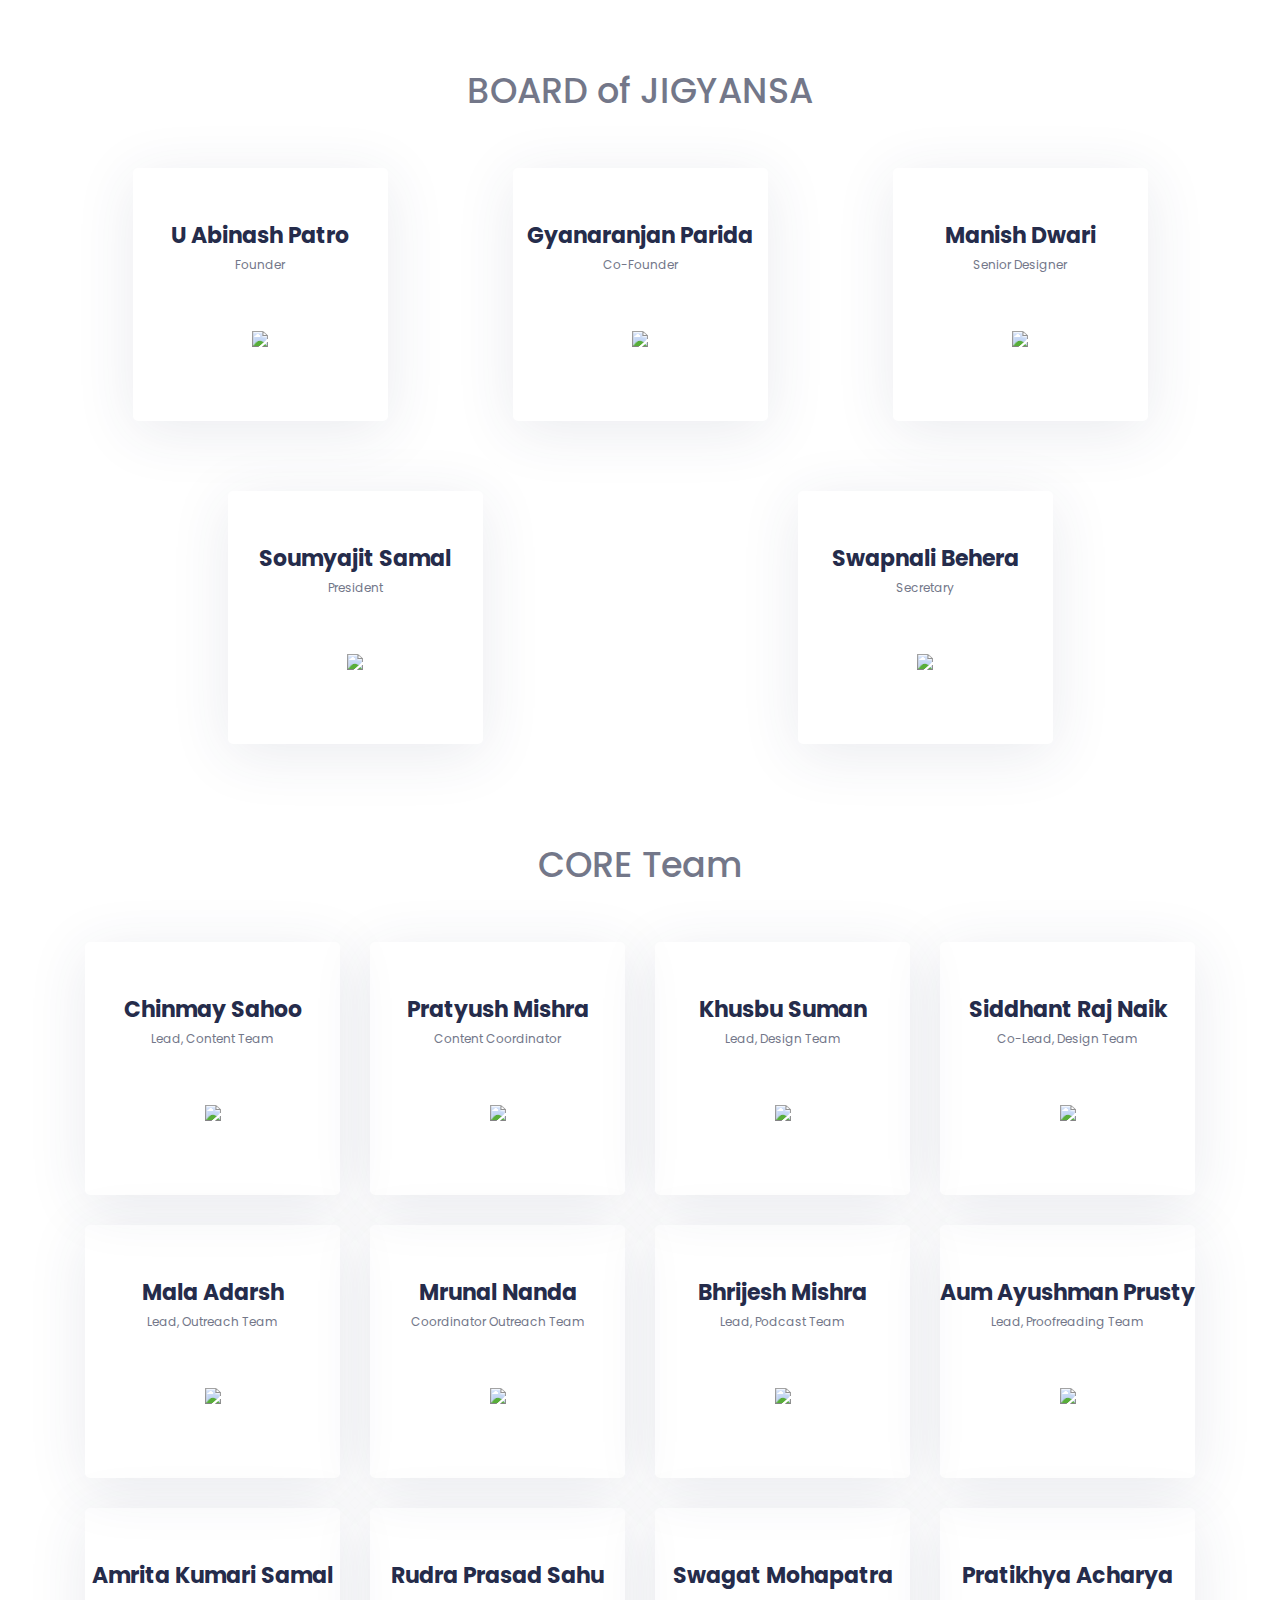
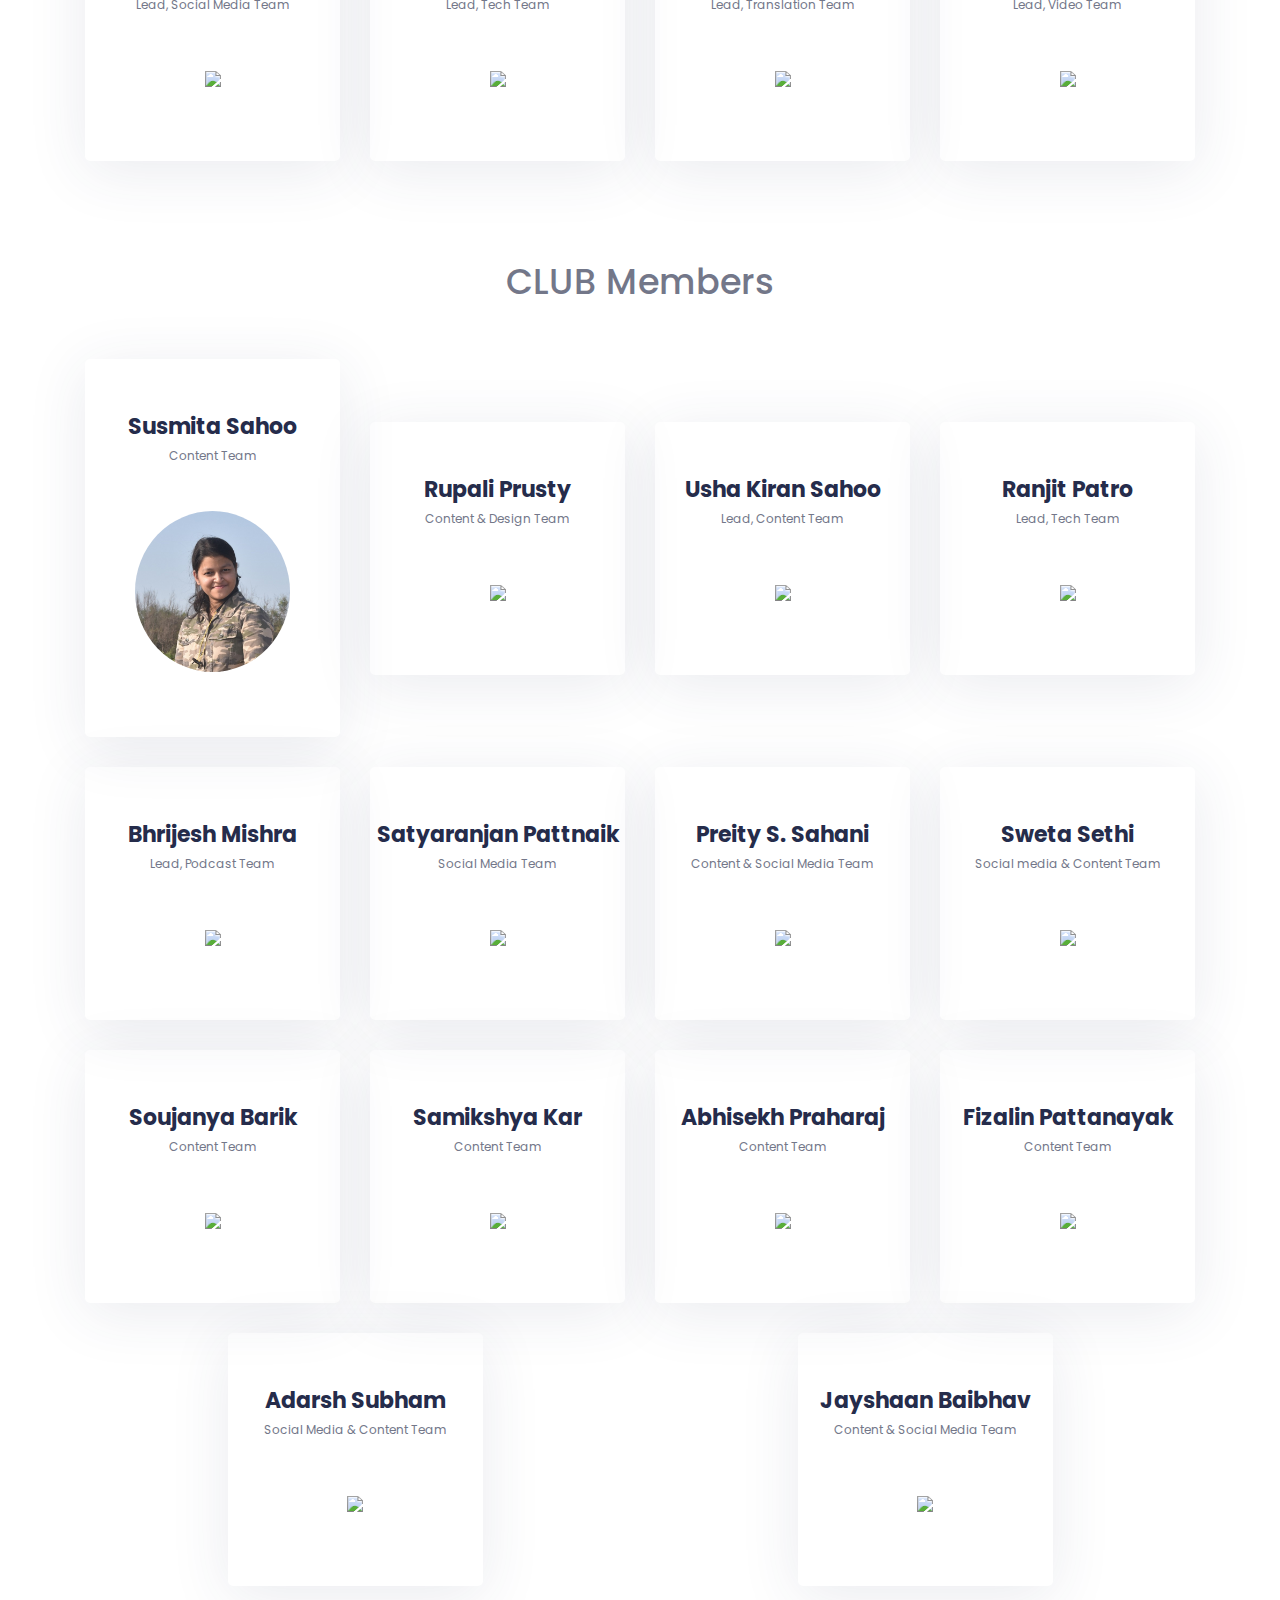
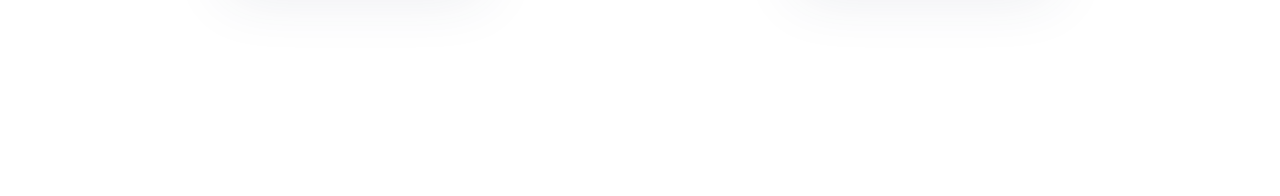
==== commit d6f83626: "ssd" ====
--- a/jign/team.html
+++ b/jign/team.html
@@ -6,10 +6,9 @@
     <link rel="preconnect" href="https://fonts.gstatic.com">
     <link href="https://fonts.googleapis.com/css2?family=Poppins&display=swap" rel="stylesheet">
     <link rel="stylesheet" href="https://stackpath.bootstrapcdn.com/bootstrap/4.5.2/css/bootstrap.min.css">
-    <meta name="description" content="The team">
     <link rel="stylesheet" href="https://stackpath.bootstrapcdn.com/font-awesome/4.7.0/css/font-awesome.min.css">
-    <link rel="stylesheet" href="s6css.css">
-    <link rel="stylesheet" href="main.css">
+    <link rel="stylesheet" href="./css/s6css.css">
+    <link rel="stylesheet" href="./css/main.css">
     <style>
     </style>
 </head>
@@ -27,7 +26,7 @@
                                 <h3>U Abinash Patro</h3>
                                 <p>Founder</p>
                                 <div class="image">
-                                    <img src="images1/u.jpg">
+                                    <img class="pimg" src=".xx">
                                 </div>
                                 <div class="social">
                                     <a target="_blank" href="https://www.twitter.com/u_is_enough"><i
@@ -49,7 +48,7 @@
                                 <h3>Gyanaranjan Parida</h3>
                                 <p>Co-Founder</p>
                                 <div class="image">
-                                    <img src="images1/Gyana.jpg">
+                                    <img class="pimg" src=".xx">
                                 </div>
                                 <div class="social">
                                     <a target="_blank" href="https://twitter.com/i_am_curious742"><i
@@ -71,7 +70,7 @@
                                 <h3 class="cap">manish dwari</h3>
                                 <p class="cap">senior designer</p>
                                 <div class="image">
-                                    <img src="xmx" alt="manish dwari">
+                                    <img class="pimg" src=".xx">
                                 </div>
                                 <div class="social">
                                     <a target="_blank" href="mailto:manish18@iiserbpr.ac.in"><i
@@ -80,6 +79,10 @@
                             </div>
                         </div>
                     </div>
+                </div>
+            </div>
+            <div class="title text-center">
+                <div class="row">
                     <div class="col-lg-3 col-md-6 col-sm-12" style="float:none;margin:auto;">
                         <div class="single">
                             <div class="circle"></div>
@@ -87,7 +90,7 @@
                                 <h3>Soumyajit Samal</h3>
                                 <p>President</p>
                                 <div class="image">
-                                    <img src="images1/soumyajit.jpg">
+                                    <img class="pimg" src=".xx">
                                 </div>
                                 <div class="social">
                                     <a target="_blank" href="https://twitter.com/soumyajit140300?s=09"><i
@@ -107,7 +110,7 @@
                                 <h3>Swapnali Behera</h3>
                                 <p>Secretary</p>
                                 <div class="image">
-                                    <img src="images1/Swapnali.jpg">
+                                    <img class="pimg" src=".xx">
                                 </div>
                                 <div class="social">
                                     <a target="_blank" href="https://www.facebook.com/profile.php?id=100070136463408"><i
@@ -133,10 +136,30 @@
                         <div class="single">
                             <div class="circle"></div>
                             <div class="inner">
+                                <h3>Chinmay Sahoo</h3>
+                                <p>Lead, Content Team</p>
+                                <div class="image">
+                                    <img class="pimg" src=".xx">
+                                </div>
+                                <div class="social">
+                                    <a target="_blank" href="https://mobile.twitter.com/Chinmay66150005"><i
+                                            class="fa fa-twitter"></i></a>
+                                    <a target="_blank" href="https://www.instagram.com/_cks_chinu04/"><i
+                                            class="fa fa-instagram"></i></a>
+                                    <a target="_blank" href="mailto:chinmayks20@iiserbpr.ac.in"><i
+                                            class="fa fa-envelope"></i></a>
+                                </div>
+                            </div>
+                        </div>
+                    </div>
+                    <div class="col-lg-3 col-md-6 col-sm-12" style="float:none;margin:auto;">
+                        <div class="single">
+                            <div class="circle"></div>
+                            <div class="inner">
                                 <h3>Pratyush Mishra</h3>
                                 <p>Content Coordinator</p>
                                 <div class="image">
-                                    <img src="images1/Pratyush.jpg">
+                                    <img class="pimg" src=".xx">
                                 </div>
                                 <div class="social">
                                     <a target="_blank" href="http://facebook.com/pratyush.mishra.50746"><i
@@ -144,26 +167,6 @@
                                     <a target="_blank" href="https://twitter.com/Pratyus88401433?s=08"><i
                                             class="fa fa-twitter"></i></a>
                                     <a target="_blank" href="mailto:pratyush19@iiserbpr.ac.in"><i
-                                            class="fa fa-envelope"></i></a>
-                                </div>
-                            </div>
-                        </div>
-                    </div>
-                    <div class="col-lg-3 col-md-6 col-sm-12" style="float:none;margin:auto;">
-                        <div class="single">
-                            <div class="circle"></div>
-                            <div class="inner">
-                                <h3>Chinmay Sahoo</h3>
-                                <p>Lead, Content Team</p>
-                                <div class="image">
-                                    <img src="images1/Chinmaya.jpg">
-                                </div>
-                                <div class="social">
-                                    <a target="_blank" href="https://mobile.twitter.com/Chinmay66150005"><i
-                                            class="fa fa-twitter"></i></a>
-                                    <a target="_blank" href="https://www.instagram.com/_cks_chinu04/"><i
-                                            class="fa fa-instagram"></i></a>
-                                    <a target="_blank" href="mailto:chinmayks20@iiserbpr.ac.in"><i
                                             class="fa fa-envelope"></i></a>
                                 </div>
                             </div>
@@ -176,7 +179,7 @@
                                 <h3>Khusbu Suman</h3>
                                 <p>Lead, Design Team</p>
                                 <div class="image">
-                                    <img src="images1/Khusbu.jpg">
+                                    <img class="pimg" src=".xx">
                                 </div>
                                 <div class="social">
                                     <a target="_blank" href="https://www.facebook.com/khusbu.suman.750"><i
@@ -196,7 +199,7 @@
                                 <h3 class="cap">siddhant raj naik</h3>
                                 <p class="cap">co-lead, design team</p>
                                 <div class="image">
-                                    <img src="xmx" alt="siddhant raj naik">
+                                    <img class="pimg" src=".xx">
                                 </div>
                                 <div class="social">
                                     <a target="_blank" href="mailto:siddhantrn20@iiserbpr.ac.in"><i
@@ -213,10 +216,33 @@
                         <div class="single">
                             <div class="circle"></div>
                             <div class="inner">
+                                <h3>Mala Adarsh</h3>
+                                <p>Lead, Outreach Team</p>
+                                <div class="image">
+                                    <img class="pimg" src=".xx">
+                                </div>
+                                <div class="social">
+                                    <a target="_blank" href="https://twitter.com/i_m_adarsh1?s=09"><i
+                                            class="fa fa-twitter"></i></a>
+                                    <a target="_blank"
+                                        href="https://www.instagram.com/invites/contact/?i=1ttmmyayb4dy2&utm_content=2fz6kwb"><i
+                                            class="fa fa-instagram"></i></a>
+                                    <a target="_blank" href="https://www.linkedin.com/in/adarsh-mala-7930311bb"><i
+                                            class="fa fa-linkedin"></i></i></a>
+                                    <a target="_blank" href="mailto:malaa20@iiserbpr.ac.in"><i
+                                            class="fa fa-envelope"></i></a>
+                                </div>
+                            </div>
+                        </div>
+                    </div>
+                    <div class="col-lg-3 col-md-6 col-sm-12" style="float:none;margin:auto;">
+                        <div class="single">
+                            <div class="circle"></div>
+                            <div class="inner">
                                 <h3>Mrunal Nanda</h3>
-                                <p>Lead, Outreach and Event Team</p>
-                                <div class="image">
-                                    <img src="images1/Mrunal.jpg">
+                                <p>Coordinator Outreach Team</p>
+                                <div class="image">
+                                    <img class="pimg" src=".xx">
                                 </div>
                                 <div class="social">
                                     <a target="_blank" href="https://www.instagram.com/invites/contact/?i=1hj12ir0vlts9&utm_content=3e3grvx
@@ -233,10 +259,82 @@
                         <div class="single">
                             <div class="circle"></div>
                             <div class="inner">
+                                <h3 class="cap">bhrijesh mishra</h3>
+                                <p class="cap">lead, podcast team</p>
+                                <div class="image">
+                                    <img class="pimg" src=".xx">
+                                </div>
+                                <div class="social">
+                                    <a target="_blank" href="https://www.facebook.com/profile.php?id=100069185963894"><i
+                                            class="fa fa-facebook"></i></a>
+                                    <a target="_blank" href="https://www.instagram.com/bhrijeshmishra/"><i
+                                            class="fa fa-instagram"></i></a>
+                                    <a target="_blank" href="https://www.linkedin.com/in/bhrijesh-mishra-4b3785203"><i
+                                            class="fa fa-linkedin"></i></i></a>
+                                    <a target="_blank" href="mailto:bhrijeshm20@iiserbpr.ac.in"><i
+                                            class="fa fa-envelope"></i></a>
+                                </div>
+                            </div>
+                        </div>
+                    </div>
+                    <div class="col-lg-3 col-md-6 col-sm-12" style="float:none;margin:auto;">
+                        <div class="single">
+                            <div class="circle"></div>
+                            <div class="inner">
+                                <h3 class="cap">aum ayushman prusty</h3>
+                                <p class="cap">lead, proofreading team</p>
+                                <div class="image">
+                                    <img class="pimg" src=".xx">
+                                </div>
+                                <div class="social">
+                                    <a target="_blank" href="mailto:mail@iiserbpr.ac.in"><i
+                                            class="fa fa-envelope"></i></a>
+                                </div>
+                            </div>
+                        </div>
+                    </div>
+                    <div class="col-lg-3 col-md-6 col-sm-12" style="float:none;margin:auto;">
+                        <div class="single">
+                            <div class="circle"></div>
+                            <div class="inner">
+                                <h3 class="cap">amrita kumari samal</h3>
+                                <p class="cap">lead, social media team</p>
+                                <div class="image">
+                                    <img class="pimg" src=".xx">
+                                </div>
+                                <div class="social">
+                                    <a target="_blank" href="mailto:amrita21@iiserbpr.ac.in"><i
+                                            class="fa fa-envelope"></i></a>
+                                    <a target="_blank" href="https://www.instagram.com/black._.pokie"><i
+                                            class="fa fa-instagram"></i></a>
+                                </div>
+                            </div>
+                        </div>
+                    </div>
+                    <div class="col-lg-3 col-md-6 col-sm-12" style="float:none;margin:auto;">
+                        <div class="single">
+                            <div class="circle"></div>
+                            <div class="inner">
+                                <h3 class="cap">rudra prasad sahu</h3>
+                                <p class="cap">lead, tech team</p>
+                                <div class="image">
+                                    <img class="pimg" src=".xx">
+                                </div>
+                                <div class="social">
+                                    <a target="_blank" href="mailto:rudra21@iiserbppr.ac.in"><i
+                                            class="fa fa-envelope"></i></a>
+                                </div>
+                            </div>
+                        </div>
+                    </div>
+                    <div class="col-lg-3 col-md-6 col-sm-12" style="float:none;margin:auto;">
+                        <div class="single">
+                            <div class="circle"></div>
+                            <div class="inner">
                                 <h3>Swagat Mohapatra</h3>
                                 <p>Lead, Translation Team</p>
                                 <div class="image">
-                                    <img src="images1/Swagat.jpg">
+                                    <img class="pimg" src=".xx">
                                 </div>
                                 <div class="social">
                                     <a target="_blank" href="https://m.facebook.com/100014729019708/"><i
@@ -253,85 +351,13 @@
                         <div class="single">
                             <div class="circle"></div>
                             <div class="inner">
-                                <h3 class="cap">bhrijesh mishra</h3>
-                                <p class="cap">lead, podcast team</p>
-                                <div class="image">
-                                    <img src="xmx" alt="bhrijesh mishra">
-                                </div>
-                                <div class="social">
-                                    <a target="_blank" href="https://www.facebook.com/profile.php?id=100069185963894"><i
-                                            class="fa fa-facebook"></i></a>
-                                    <a target="_blank" href="https://www.instagram.com/bhrijeshmishra/"><i
-                                            class="fa fa-instagram"></i></a>
-                                    <a target="_blank" href="https://www.linkedin.com/in/bhrijesh-mishra-4b3785203"><i
-                                            class="fa fa-linkedin"></i></i></a>
-                                    <a target="_blank" href="mailto:bhrijeshm20@iiserbpr.ac.in"><i
-                                            class="fa fa-envelope"></i></a>
-                                </div>
-                            </div>
-                        </div>
-                    </div>
-                    <div class="col-lg-3 col-md-6 col-sm-12" style="float:none;margin:auto;">
-                        <div class="single">
-                            <div class="circle"></div>
-                            <div class="inner">
-                                <h3 class="cap">rudra prasad sahu</h3>
-                                <p class="cap">lead, tech team</p>
-                                <div class="image">
-                                    <img src="xmx" alt="rudra prasad sahu">
-                                </div>
-                                <div class="social">
-                                    <a target="_blank" href="mailto:rudra21@iiserbppr.ac.in"><i
-                                            class="fa fa-envelope"></i></a>
-                                </div>
-                            </div>
-                        </div>
-                    </div>
-                    <div class="col-lg-3 col-md-6 col-sm-12" style="float:none;margin:auto;">
-                        <div class="single">
-                            <div class="circle"></div>
-                            <div class="inner">
                                 <h3 class="cap">pratikhya acharya</h3>
-                                <p class="cap">lead, video</p>
-                                <div class="image">
-                                    <img src="xmx" alt="pratikhya acharya">
+                                <p class="cap">lead, video team</p>
+                                <div class="image">
+                                    <img class="pimg" src=".xx">
                                 </div>
                                 <div class="social">
                                     <a target="_blank" href="mailto:pratikhya20@iiserbpr.ac.in"><i
-                                            class="fa fa-envelope"></i></a>
-                                </div>
-                            </div>
-                        </div>
-                    </div>
-                    <div class="col-lg-3 col-md-6 col-sm-12" style="float:none;margin:auto;">
-                        <div class="single">
-                            <div class="circle"></div>
-                            <div class="inner">
-                                <h3 class="cap">amrita kumari samal</h3>
-                                <p class="cap">lead, social media</p>
-                                <div class="image">
-                                    <img src="xmx" alt="amrita kumari samal">
-                                </div>
-                                <div class="social">
-                                    <a target="_blank" href="mailto:amrita21@iiserbpr.ac.in"><i
-                                            class="fa fa-envelope"></i></a>
-                                    <a target="_blank" href="https://www.instagram.com/black._.pokie"><i
-                                            class="fa fa-instagram"></i></a>
-                                </div>
-                            </div>
-                        </div>
-                    </div>
-                    <div class="col-lg-3 col-md-6 col-sm-12" style="float:none;margin:auto;">
-                        <div class="single">
-                            <div class="circle"></div>
-                            <div class="inner">
-                                <h3 class="cap">aum ayushman prusty</h3>
-                                <p class="cap">lead, proofreading</p>
-                                <div class="image">
-                                    <img src="xmx" alt="aum ayushman prusty">
-                                </div>
-                                <div class="social">
-                                    <a target="_blank" href="mailto:mail@iiserbpr.ac.in"><i
                                             class="fa fa-envelope"></i></a>
                                 </div>
                             </div>
@@ -344,6 +370,48 @@
             <div class="title text-center">
                 <h3 style="margin-bottom: 3.5rem;">CLUB Members</h3>
                 <div class="row">
+
+
+
+
+                    <div class="col-lg-3 col-md-6 col-sm-12" style="float:none;margin:auto;">
+                        <div class="single">
+                            <div class="circle"></div>
+                            <div class="inner">
+                                <h3 class="cap">susmita sahoo</h3>
+                                <p class="cap">content team</p>
+                                <div class="image">
+                                    <img class="pimg" src="./susm.jpg">
+                                </div>
+                                <div class="social">
+                                    <a target="_blank" href="mailto:susmita21@@iiserbpr.ac.in"><i
+                                            class="fa fa-envelope"></i></a>
+                                </div>
+                            </div>
+                        </div>
+                    </div>
+
+                    <div class="col-lg-3 col-md-6 col-sm-12" style="float:none;margin:auto;">
+                        <div class="single">
+                            <div class="circle"></div>
+                            <div class="inner">
+                                <h3 class="cap">rupali prusty</h3>
+                                <p class="cap">content & design team</p>
+                                <div class="image">
+                                    <img class="pimg" src=".xx">
+                                </div>
+                                <div class="social">
+                                    <a target="_blank" href="mailto:mail@iiserbpr.ac.in"><i
+                                            class="fa fa-envelope"></i></a>
+                                </div>
+                            </div>
+                        </div>
+                    </div>
+
+
+
+
+
                     <div class="col-lg-3 col-md-6 col-sm-12" style="float:none;margin:auto;">
                         <div class="single">
                             <div class="circle"></div>
@@ -351,12 +419,12 @@
                                 <h3>Usha Kiran Sahoo</h3>
                                 <p>Lead, Content Team</p>
                                 <div class="image">
-                                    <img src="images1/usha kiran.jpg">
+                                    <img class="pimg" src=".xx">
                                 </div>
                                 <div class="social">
                                     <a target="_blank" href="https://www.facebook.com/ushakiran.sahoo.10"><i
                                             class="fa fa-facebook"></i></a>
-                                    <a target="_blank" href="https://twitter.com/ushakiransahoo1?s=08"><i
+                                    <a targe t="_blank" href="https://twitter.com/ushakiransahoo1?s=08"><i
                                             class="fa fa-twitter"></i></a>
                                     <a target="_blank"
                                         href="https://www.instagram.com/_taranginee_officials_?r=nametag"><i
@@ -374,7 +442,7 @@
                                 <h3>Ranjit Patro</h3>
                                 <p>Lead, Tech Team</p>
                                 <div class="image">
-                                    <img src="images1/Ranjit.jpeg">
+                                    <img class="pimg" src=".xx">
                                 </div>
                                 <div class="social">
                                     <a target="_blank" href="https://www.facebook.com/ranjit.patro.35175"><i
@@ -382,29 +450,6 @@
                                     <a target="_blank" href="https://twitter.com/RANJITPATRO14?s=09"><i
                                             class="fa fa-twitter"></i></a>
                                     <a target="_blank" href="mailto:ranjitp20@iiserbpr.ac.in"><i
-                                            class="fa fa-envelope"></i></a>
-                                </div>
-                            </div>
-                        </div>
-                    </div>
-                    <div class="col-lg-3 col-md-6 col-sm-12" style="float:none;margin:auto;">
-                        <div class="single">
-                            <div class="circle"></div>
-                            <div class="inner">
-                                <h3>Mala Adarsh</h3>
-                                <p>Lead, Social Media Team</p>
-                                <div class="image">
-                                    <img src="images1/Mala Adarsh.jpg">
-                                </div>
-                                <div class="social">
-                                    <a target="_blank" href="https://twitter.com/i_m_adarsh1?s=09"><i
-                                            class="fa fa-twitter"></i></a>
-                                    <a target="_blank"
-                                        href="https://www.instagram.com/invites/contact/?i=1ttmmyayb4dy2&utm_content=2fz6kwb"><i
-                                            class="fa fa-instagram"></i></a>
-                                    <a target="_blank" href="https://www.linkedin.com/in/adarsh-mala-7930311bb"><i
-                                            class="fa fa-linkedin"></i></i></a>
-                                    <a target="_blank" href="mailto:malaa20@iiserbpr.ac.in"><i
                                             class="fa fa-envelope"></i></a>
                                 </div>
                             </div>
@@ -417,7 +462,7 @@
                                 <h3>Bhrijesh Mishra</h3>
                                 <p>Lead, Podcast Team</p>
                                 <div class="image">
-                                    <img src="images1/Bhrijesh.jpg">
+                                    <img class="pimg" src=".xx">
                                 </div>
                                 <div class="social">
                                     <a target="_blank" href="https://www.facebook.com/profile.php?id=100069185963894"><i
@@ -439,7 +484,7 @@
                                 <h3>Satyaranjan Pattnaik</h3>
                                 <p>Social Media Team</p>
                                 <div class="image">
-                                    <img src="images1/Satya.jpg">
+                                    <img class="pimg" src=".xx">
                                 </div>
                                 <div class="social">
                                     <a target="_blank" href="https://www.facebook.com/Ricardosidkaka.8"><i
@@ -462,7 +507,7 @@
                                 <h3>Preity S. Sahani</h3>
                                 <p>Content & Social Media Team</p>
                                 <div class="image">
-                                    <img src="images1/Preity.jpg">
+                                    <img class="pimg" src=".xx">
                                 </div>
                                 <div class="social">
                                     <a target="_blank" href="https://www.instagram.com/_.preity_"><i
@@ -480,7 +525,7 @@
                                 <h3>Sweta Sethi</h3>
                                 <p>Social media & Content Team</p>
                                 <div class="image">
-                                    <img src="images1/Sweta Sethi.jpg">
+                                    <img class="pimg" src=".xx">
                                 </div>
                                 <div class="social">
                                     <a target="_blank" href="https://www.facebook.com/sweta.sethi.520/"><i
@@ -502,7 +547,7 @@
                                 <h3>Soujanya Barik</h3>
                                 <p>Content Team</p>
                                 <div class="image">
-                                    <img src="images1/Soujanya.jpg">
+                                    <img class="pimg" src=".xx">
                                 </div>
                                 <div class="social">
                                     <a target="_blank" href="https://www.facebook.com/soujanya.barik.315"><i
@@ -524,7 +569,7 @@
                                 <h3>Samikshya Kar</h3>
                                 <p>Content Team</p>
                                 <div class="image">
-                                    <img src="images1/samiskhya.jpg">
+                                    <img class="pimg" src=".xx">
                                 </div>
                                 <div class="social">
                                     <a target="_blank" href="https://twitter.com/sam_ik_shya?s=09"><i
@@ -544,7 +589,7 @@
                                 <h3>Abhisekh Praharaj</h3>
                                 <p>Content Team</p>
                                 <div class="image">
-                                    <img src="images1/abhisekh.jpeg">
+                                    <img class="pimg" src=".xx">
                                 </div>
                                 <div class="social">
                                     <a target="_blank" href="https://twitter.com/AbhisekPrahara1?s=08"><i
@@ -564,7 +609,7 @@
                                 <h3>Fizalin Pattanayak</h3>
                                 <p>Content Team</p>
                                 <div class="image">
-                                    <img src="images1/Fizallin.jpg">
+                                    <img class="pimg" src=".xx">
                                 </div>
                                 <div class="social">
                                     <a target="_blank" href="mailto:fizalin19@iiserbpr.ac.in"><i
@@ -580,7 +625,7 @@
                                 <h3>Adarsh Subham</h3>
                                 <p>Social Media & Content Team</p>
                                 <div class="image">
-                                    <img src="images1/BR Adarsh.jpg">
+                                    <img class="pimg" src=".xx">
                                 </div>
                                 <div class="social">
                                     <a target="_blank" href="https://www.facebook.com/adarsh.subham.96/"><i
@@ -600,7 +645,7 @@
                                 <h3>Jayshaan Baibhav</h3>
                                 <p>Content & Social Media Team</p>
                                 <div class="image">
-                                    <img src="images1/Jayshan.jpg">
+                                    <img class="pimg" src=".xx">
                                 </div>
                                 <div class="social">
                                     <a target="_blank" href="https://www.facebook.com/jayshan.vaivhav"><i
--- a/jign/css/main.css
+++ b/jign/css/main.css
@@ -0,0 +1,222 @@
+@charset "UTF-8";
+
+body {
+    font-family: 'Poppins', sans-serif;
+    color: #737789;
+    font-size: 18px;
+    line-height: 36px;
+    font-weight: 400;
+}
+
+.pimg {
+    width: 161px;
+}
+
+.title {
+    margin-top: -50px;
+    margin-bottom: 90px;
+}
+
+.title h3 {
+    font-size: 35px;
+}
+
+.team-one {
+    padding-top: 120px;
+    padding-bottom: 90px;
+    position: relative;
+}
+
+[class*=bg-shape-] {
+    position: absolute;
+}
+
+.shape {
+    top: 35px;
+    left: 0;
+}
+
+.team-one .container {
+    position: relative;
+}
+
+.single {
+    margin-bottom: 30px;
+    border-radius: 5px;
+    box-shadow: 0px 10px 60px 0px rgba(46, 61, 98, 0.1);
+    text-align: center;
+    position: relative;
+    padding-bottom: 60px;
+    padding-top: 57px;
+    transform: scaleY(1);
+    transform-origin: top;
+    transition: transform 500ms ease;
+}
+
+.single:hover {
+    transform: scaleY(1.20);
+}
+
+.inner {
+    transform-origin: top;
+    transition: transform 500ms ease;
+    transform: scaleY(1);
+}
+
+.single:hover .inner {
+    transform: scaleY(.8);
+}
+
+.image {
+    width: 165px;
+    margin-left: auto;
+    margin-right: auto;
+    border-radius: 50%;
+    overflow: hidden;
+    border: 5px solid #fff;
+    transition: all 500ms ease;
+}
+
+.single:hover .image {
+    border: 5px solid white;
+}
+
+.single h3 {
+    margin: 0;
+    font-size: 22px;
+    font-weight: bold;
+    color: #252c4b;
+    line-height: 1em;
+    transition: all 500ms ease;
+}
+
+.single p {
+    color: #737789;
+    margin: 0;
+    line-height: 1em;
+    font-size: 12px;
+    margin-top: 12px;
+    margin-bottom: 44px;
+    transition: all 500ms ease;
+}
+
+.single:hover p,
+.single:hover h3 {
+    color: #fff;
+}
+
+.social {
+    position: absolute;
+    bottom: -70px;
+    left: 50%;
+    transform: translateX(-50%);
+    display: flex;
+    align-items: center;
+    justify-content: center;
+    z-index: 11;
+    visibility: hidden;
+    opacity: 0;
+    transition: all 500ms ease;
+}
+
+.single:hover .social {
+    opacity: 1;
+    visibility: visible;
+}
+
+.social>a {
+    width: 44px;
+    height: 44px;
+    border-radius: 50%;
+    display: flex;
+    justify-content: center;
+    align-items: center;
+    text-align: center;
+    background-color: #fff;
+    opacity: 0.3;
+    transition: all 500ms ease;
+}
+
+.social>a i {
+    color: #737789;
+    transition: all 500ms ease;
+    font-size: 16px;
+    border: 2px solid white deepskyblue;
+}
+
+.social>a:hover {
+    opacity: 1;
+}
+
+.social>a:hover i {
+    color: #fd632f;
+}
+
+.social a+a {
+    margin-left: 10px;
+}
+
+.circle::before {
+    position: absolute;
+    top: 0;
+    right: 0;
+    width: 153px;
+    height: 117px;
+    content: '';
+    background-image: url(./../circle1.png);
+    transform: perspective(200px) scaleX(0) scaleY(0);
+    transition: transform 500ms ease, opacity 500ms ease;
+    opacity: 0;
+    transform-origin: right top;
+}
+
+.circle::after {
+    position: absolute;
+    bottom: 0;
+    left: 0;
+    width: 140px;
+    height: 156px;
+    content: '';
+    background-image: url(./../circle2.png);
+    transform: perspective(150px) scaleX(0) scaleY(0);
+    transition: transform 500ms ease, opacity 500ms ease;
+    opacity: 0;
+    transform-origin: left bottom;
+}
+
+.single:hover .circle::before,
+.single:hover .circle::after {
+    opacity: 0.3;
+    transform: perspective(200px) scaleX(1) scaleY(.8);
+}
+
+.single::before {
+    content: '';
+    border-radius: 5px;
+    background-image: linear-gradient(90deg, hotpink 0%, #34495e 100%);
+    position: absolute;
+    top: 0;
+    left: 0;
+    right: 0;
+    bottom: 0;
+    transform: scale(1, 0);
+    transform-origin: bottom;
+    transition: transform 500ms ease;
+}
+
+.single:hover::before {
+    transform: scale(1, 1);
+    transform-origin: top;
+}
+
+.inner {
+    position: relative;
+}
+
+a:hover {
+    text-decoration: none;
+}
+
+.cap {
+    text-transform: capitalize;
+}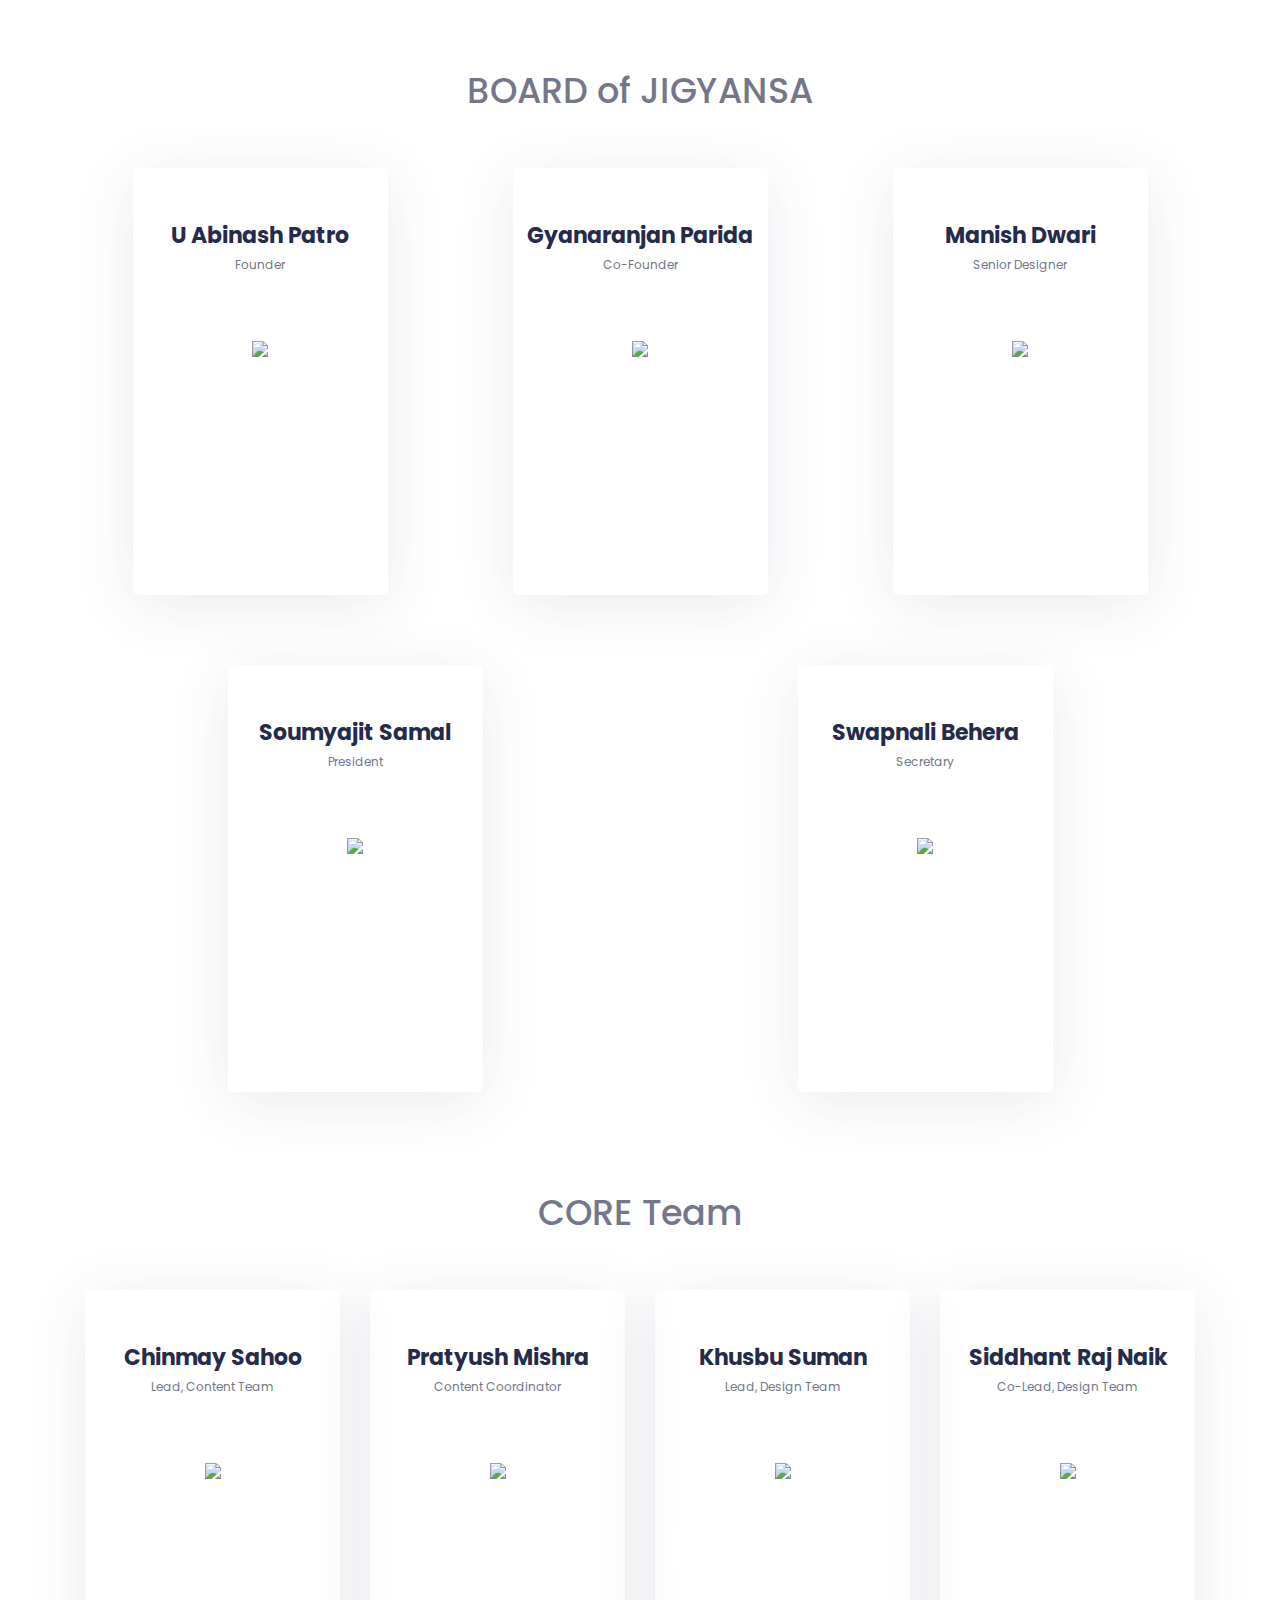
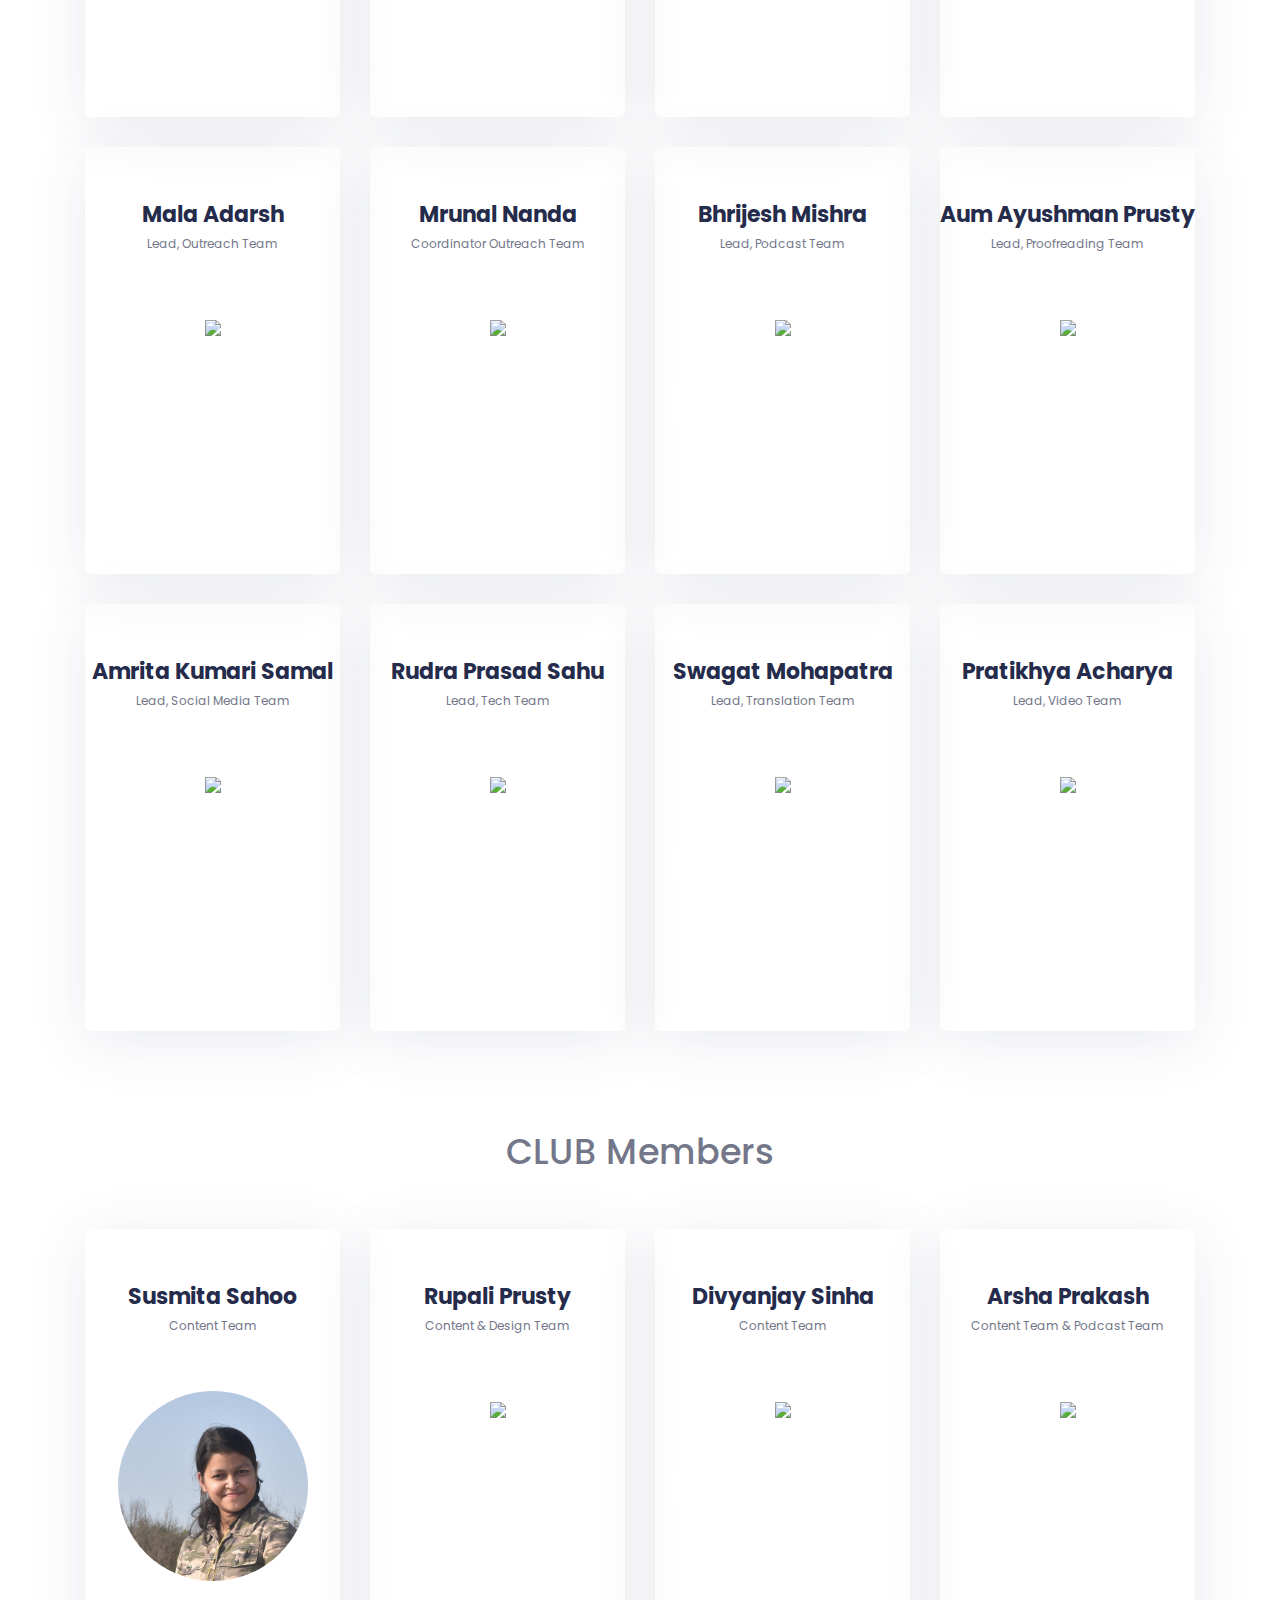
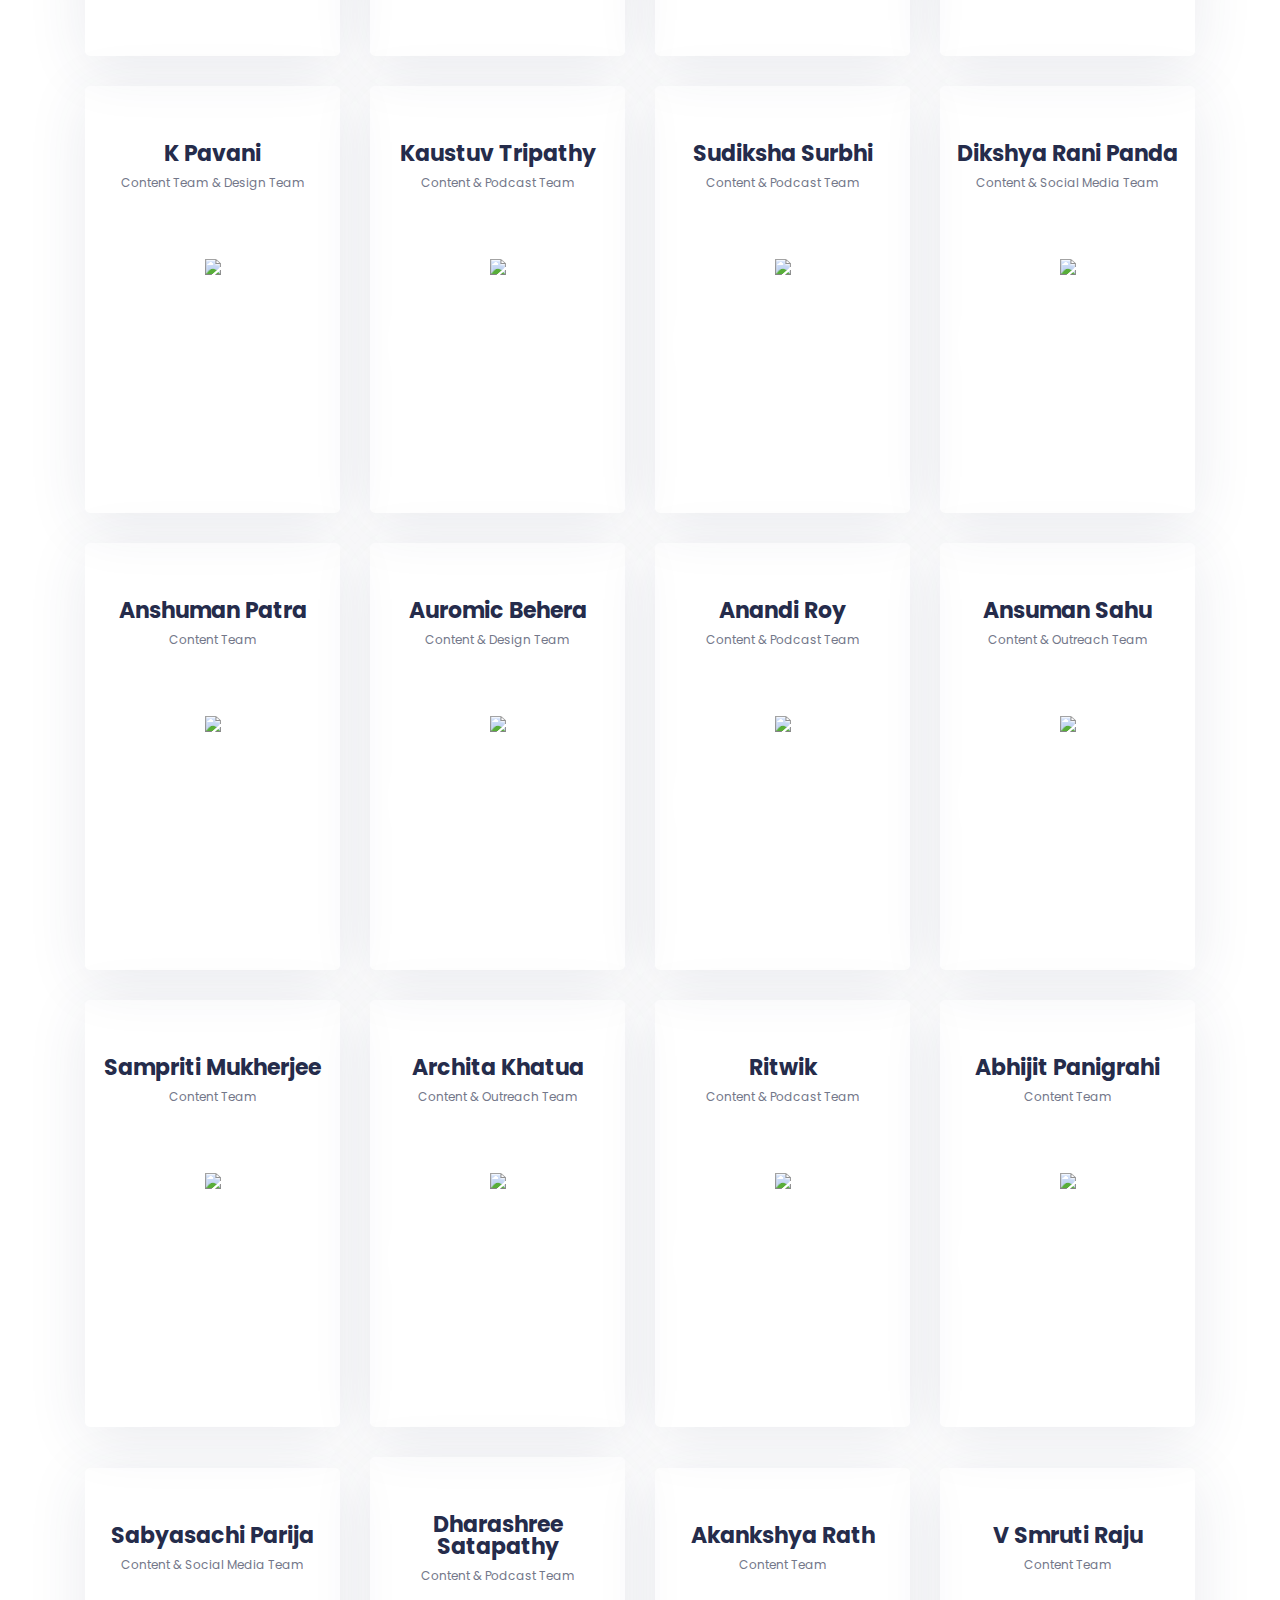
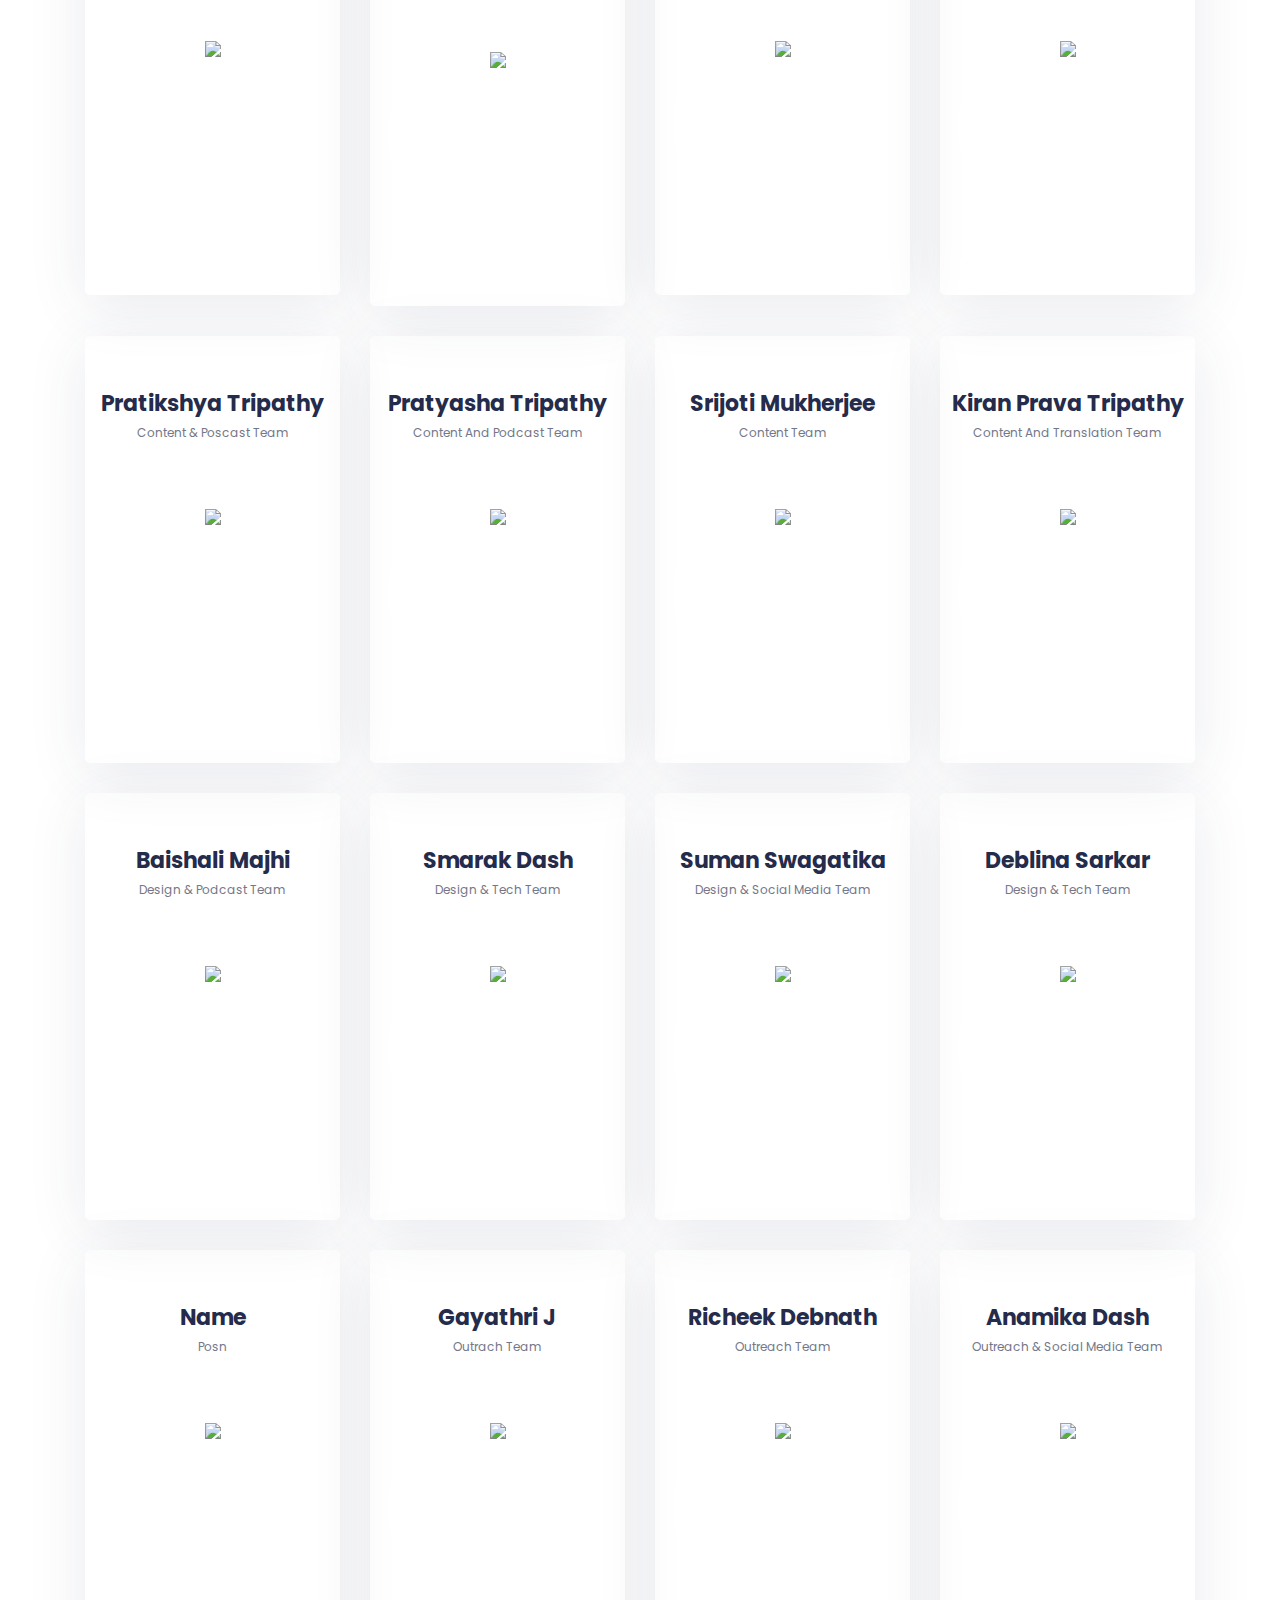
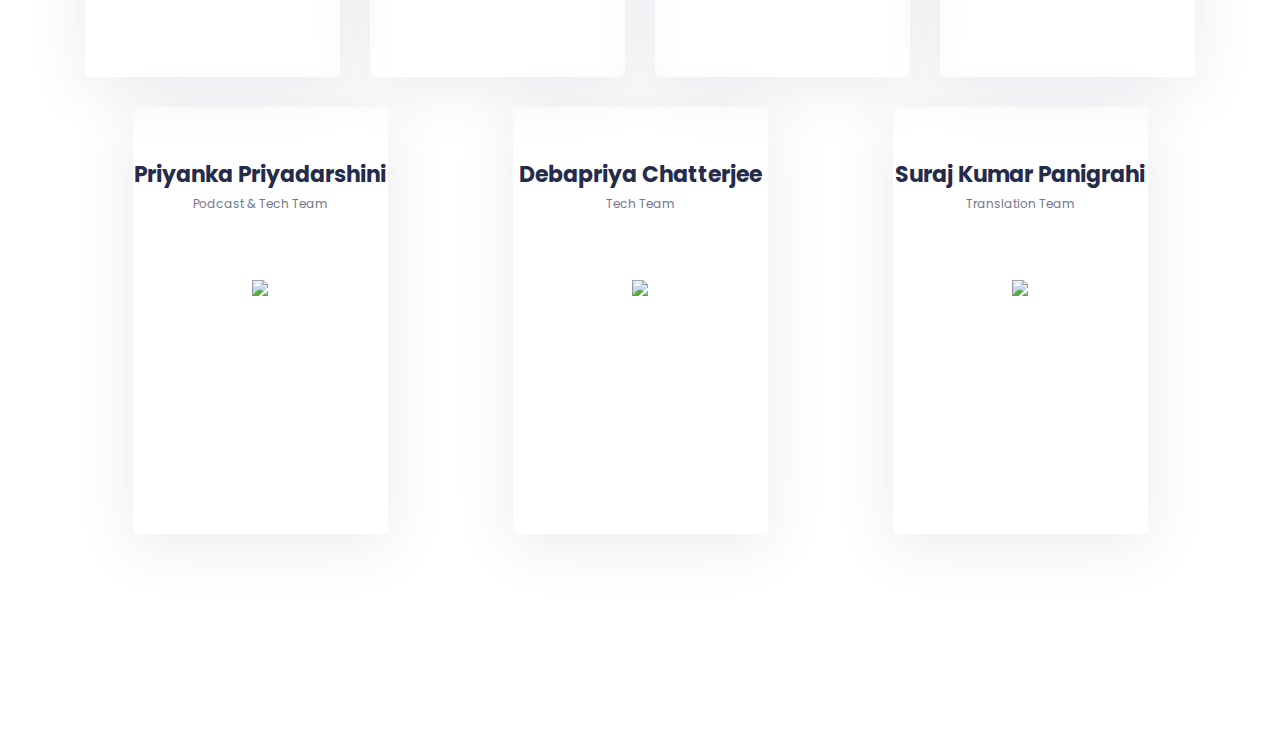
==== commit 5cc65198: "omit" ====
--- a/jign/team.html
+++ b/jign/team.html
@@ -370,10 +370,6 @@
             <div class="title text-center">
                 <h3 style="margin-bottom: 3.5rem;">CLUB Members</h3>
                 <div class="row">
-
-
-
-
                     <div class="col-lg-3 col-md-6 col-sm-12" style="float:none;margin:auto;">
                         <div class="single">
                             <div class="circle"></div>
@@ -390,7 +386,6 @@
                             </div>
                         </div>
                     </div>
-
                     <div class="col-lg-3 col-md-6 col-sm-12" style="float:none;margin:auto;">
                         <div class="single">
                             <div class="circle"></div>
@@ -401,263 +396,563 @@
                                     <img class="pimg" src=".xx">
                                 </div>
                                 <div class="social">
+                                    <a target="_blank" href="mailto:rupali21@iiserbpr.ac.in"><i
+                                            class="fa fa-envelope"></i></a>
+                                    <a target="_blank" href="https://instagram.com/rup_2679"><i
+                                            class="fa fa-instagram"></i></a>
+                                </div>
+                            </div>
+                        </div>
+                    </div>
+                    <div class="col-lg-3 col-md-6 col-sm-12" style="float:none;margin:auto;">
+                        <div class="single">
+                            <div class="circle"></div>
+                            <div class="inner">
+                                <h3 class="cap">divyanjay sinha</h3>
+                                <p class="cap">content team</p>
+                                <div class="image">
+                                    <img class="pimg" src=".xx">
+                                </div>
+                                <div class="social">
+                                    <a target="_blank" href="mailto:divyanjay21@iiserbpr.ac.in"><i
+                                            class="fa fa-envelope"></i></a>
+                                </div>
+                            </div>
+                        </div>
+                    </div>
+                    <div class="col-lg-3 col-md-6 col-sm-12" style="float:none;margin:auto;">
+                        <div class="single">
+                            <div class="circle"></div>
+                            <div class="inner">
+                                <h3 class="cap">arsha prakash</h3>
+                                <p class="cap">content team & podcast team</p>
+                                <div class="image">
+                                    <img class="pimg" src=".xx">
+                                </div>
+                                <div class="social">
+                                    <a target="_blank" href="mailto:arshap21@iiserbpr.ac.in"><i
+                                            class="fa fa-envelope"></i></a>
+                                </div>
+                            </div>
+                        </div>
+                    </div>
+                    <div class="col-lg-3 col-md-6 col-sm-12" style="float:none;margin:auto;">
+                        <div class="single">
+                            <div class="circle"></div>
+                            <div class="inner">
+                                <h3 class="cap">k pavani</h3>
+                                <p class="cap">content team & design team</p>
+                                <div class="image">
+                                    <img class="pimg" src=".xx">
+                                </div>
+                                <div class="social">
+                                    <a target="_blank" href="mailto:kpavani21@iiserbpr.ac.in"><i
+                                            class="fa fa-envelope"></i></a>
+                                </div>
+                            </div>
+                        </div>
+                    </div>
+                    <div class="col-lg-3 col-md-6 col-sm-12" style="float:none;margin:auto;">
+                        <div class="single">
+                            <div class="circle"></div>
+                            <div class="inner">
+                                <h3 class="cap">kaustuv tripathy</h3>
+                                <p class="cap">content & podcast team</p>
+                                <div class="image">
+                                    <img class="pimg" src=".xx">
+                                </div>
+                                <div class="social">
+                                    <a target="_blank" href="mailto:kaustuv21@iiserbpr.ac.in"><i
+                                            class="fa fa-envelope"></i></a>
+                                </div>
+                            </div>
+                        </div>
+                    </div>
+                    <div class="col-lg-3 col-md-6 col-sm-12" style="float:none;margin:auto;">
+                        <div class="single">
+                            <div class="circle"></div>
+                            <div class="inner">
+                                <h3 class="cap">sudiksha surbhi</h3>
+                                <p class="cap">content & podcast team</p>
+                                <div class="image">
+                                    <img class="pimg" src=".xx">
+                                </div>
+                                <div class="social">
+                                    <a target="_blank" href="mailto:sudiksha21"><i class="fa fa-envelope"></i></a>
+                                </div>
+                            </div>
+                        </div>
+                    </div>
+                    <div class="col-lg-3 col-md-6 col-sm-12" style="float:none;margin:auto;">
+                        <div class="single">
+                            <div class="circle"></div>
+                            <div class="inner">
+                                <h3 class="cap">dikshya rani panda</h3>
+                                <p class="cap">content & social media team</p>
+                                <div class="image">
+                                    <img class="pimg" src=".xx">
+                                </div>
+                                <div class="social">
+                                    <a target="_blank" href="mailto:dikshya21@iiserbpr.ac.in"><i
+                                            class="fa fa-envelope"></i></a>
+                                </div>
+                            </div>
+                        </div>
+                    </div>
+                    <div class="col-lg-3 col-md-6 col-sm-12" style="float:none;margin:auto;">
+                        <div class="single">
+                            <div class="circle"></div>
+                            <div class="inner">
+                                <h3 class="cap">anshuman patra</h3>
+                                <p class="cap">content team</p>
+                                <div class="image">
+                                    <img class="pimg" src=".xx">
+                                </div>
+                                <div class="social">
+                                    <a target="_blank" href="mailto:anshuman21@iiserbpr.ac.in"><i
+                                            class="fa fa-envelope"></i></a>
+                                </div>
+                            </div>
+                        </div>
+                    </div>
+                    <div class="col-lg-3 col-md-6 col-sm-12" style="float:none;margin:auto;">
+                        <div class="single">
+                            <div class="circle"></div>
+                            <div class="inner">
+                                <h3 class="cap">auromic behera</h3>
+                                <p class="cap">content & design team</p>
+                                <div class="image">
+                                    <img class="pimg" src=".xx">
+                                </div>
+                                <div class="social">
+                                    <a target="_blank" href="mailto:auromic21@iiserbpr.ac.in"><i
+                                            class="fa fa-envelope"></i></a>
+                                </div>
+                            </div>
+                        </div>
+                    </div>
+                    <div class="col-lg-3 col-md-6 col-sm-12" style="float:none;margin:auto;">
+                        <div class="single">
+                            <div class="circle"></div>
+                            <div class="inner">
+                                <h3 class="cap">anandi roy</h3>
+                                <p class="cap">content & podcast team</p>
+                                <div class="image">
+                                    <img class="pimg" src=".xx">
+                                </div>
+                                <div class="social">
+                                    <a target="_blank" href="mailto:anandi21@iiserbpr.ac.in"><i
+                                            class="fa fa-envelope"></i></a>
+                                </div>
+                            </div>
+                        </div>
+                    </div>
+                    <div class="col-lg-3 col-md-6 col-sm-12" style="float:none;margin:auto;">
+                        <div class="single">
+                            <div class="circle"></div>
+                            <div class="inner">
+                                <h3 class="cap">ansuman sahu</h3>
+                                <p class="cap">content & outreach team</p>
+                                <div class="image">
+                                    <img class="pimg" src=".xx">
+                                </div>
+                                <div class="social">
+                                    <a target="_blank" href="mailto:ansumans20@iiserbpr.ac.in"><i
+                                            class="fa fa-envelope"></i></a>
+                                </div>
+                            </div>
+                        </div>
+                    </div>
+                    <div class="col-lg-3 col-md-6 col-sm-12" style="float:none;margin:auto;">
+                        <div class="single">
+                            <div class="circle"></div>
+                            <div class="inner">
+                                <h3 class="cap">sampriti mukherjee</h3>
+                                <p class="cap">content team</p>
+                                <div class="image">
+                                    <img class="pimg" src=".xx">
+                                </div>
+                                <div class="social">
+                                    <a target="_blank" href="mailto:sampriti21@iiserbpr.ac.in"><i
+                                            class="fa fa-envelope"></i></a>
+                                </div>
+                            </div>
+                        </div>
+                    </div>
+                    <div class="col-lg-3 col-md-6 col-sm-12" style="float:none;margin:auto;">
+                        <div class="single">
+                            <div class="circle"></div>
+                            <div class="inner">
+                                <h3 class="cap">archita khatua</h3>
+                                <p class="cap">content & outreach team</p>
+                                <div class="image">
+                                    <img class="pimg" src=".xx">
+                                </div>
+                                <div class="social">
+                                    <a target="_blank" href="mailto:archita21`@iiserbpr.ac.in"><i
+                                            class="fa fa-envelope"></i></a>
+                                    <a target="_blank" href="https://instagram.com/i_archita007"><i
+                                            class="fa fa-instagram"></i></a>
+                                </div>
+                            </div>
+                        </div>
+                    </div>
+                    <div class="col-lg-3 col-md-6 col-sm-12" style="float:none;margin:auto;">
+                        <div class="single">
+                            <div class="circle"></div>
+                            <div class="inner">
+                                <h3 class="cap">ritwik</h3>
+                                <p class="cap">content & podcast team</p>
+                                <div class="image">
+                                    <img class="pimg" src=".xx">
+                                </div>
+                                <div class="social">
+                                    <a target="_blank" href="mailto:ritwik21@iiserbpr.ac.in"><i
+                                            class="fa fa-envelope"></i></a>
+                                    <a target="_blank" href="https://twitter.com/clot_117"><i
+                                            class="fa fa-twitter"></i></a>
+                                    <a target="_blank" href="https://bioserver.wordpress.com/"><i
+                                            class="fa fa-globe"></i></a>
+                                </div>
+                            </div>
+                        </div>
+                    </div>
+                    <div class="col-lg-3 col-md-6 col-sm-12" style="float:none;margin:auto;">
+                        <div class="single">
+                            <div class="circle"></div>
+                            <div class="inner">
+                                <h3 class="cap">abhijit panigrahi</h3>
+                                <p class="cap">content team</p>
+                                <div class="image">
+                                    <img class="pimg" src=".xx">
+                                </div>
+                                <div class="social">
+                                    <a target="_blank" href="mailto:abhijit21@iiserbpr.ac.in"><i
+                                            class="fa fa-envelope"></i></a><a target="_blank"
+                                        href="https://instagram.com/maiabhijithoon"><i class="fa fa-instagram"></i></a>
+                                </div>
+                            </div>
+                        </div>
+                    </div>
+                    <div class="col-lg-3 col-md-6 col-sm-12" style="float:none;margin:auto;">
+                        <div class="single">
+                            <div class="circle"></div>
+                            <div class="inner">
+                                <h3 class="cap">sabyasachi parija</h3>
+                                <p class="cap">content & social media team </p>
+                                <div class="image">
+                                    <img class="pimg" src=".xx">
+                                </div>
+                                <div class="social">
+                                    <a target="_blank" href="mailto:sabyasachip21@iiserbpr.ac.in"><i
+                                            class="fa fa-envelope"></i></a>
+                                    <a target="_blank" href="https://instagram.com/sabyasachi.parija"><i
+                                            class="fa fa-instagram"></i></a>
+                                </div>
+                            </div>
+                        </div>
+                    </div>
+                    <div class="col-lg-3 col-md-6 col-sm-12" style="float:none;margin:auto;">
+                        <div class="single">
+                            <div class="circle"></div>
+                            <div class="inner">
+                                <h3 class="cap">dharashree satapathy</h3>
+                                <p class="cap">content & podcast team</p>
+                                <div class="image">
+                                    <img class="pimg" src=".xx">
+                                </div>
+                                <div class="social">
+                                    <a target="_blank" href="mailto:dharashree21@iiserbpr.ac.in"><i
+                                            class="fa fa-envelope"></i></a>
+                                </div>
+                            </div>
+                        </div>
+                    </div>
+                    <div class="col-lg-3 col-md-6 col-sm-12" style="float:none;margin:auto;">
+                        <div class="single">
+                            <div class="circle"></div>
+                            <div class="inner">
+                                <h3 class="cap">akankshya rath</h3>
+                                <p class="cap">content team</p>
+                                <div class="image">
+                                    <img class="pimg" src=".xx">
+                                </div>
+                                <div class="social">
+                                    <a target="_blank" href="mailto:akankshyar20@iiserbpr.ac.in"><i
+                                            class="fa fa-envelope"></i></a>
+                                </div>
+                            </div>
+                        </div>
+                    </div>
+                    <div class="col-lg-3 col-md-6 col-sm-12" style="float:none;margin:auto;">
+                        <div class="single">
+                            <div class="circle"></div>
+                            <div class="inner">
+                                <h3 class="cap">v smruti raju</h3>
+                                <p class="cap">content team</p>
+                                <div class="image">
+                                    <img class="pimg" src=".xx">
+                                </div>
+                                <div class="social">
+                                    <a target="_blank" href="mailto:vsmruti21@iiserbpr.ac.in"><i
+                                            class="fa fa-envelope"></i></a>
+                                </div>
+                            </div>
+                        </div>
+                    </div>
+                    <div class="col-lg-3 col-md-6 col-sm-12" style="float:none;margin:auto;">
+                        <div class="single">
+                            <div class="circle"></div>
+                            <div class="inner">
+                                <h3 class="cap">pratikshya tripathy</h3>
+                                <p class="cap">content & poscast team</p>
+                                <div class="image">
+                                    <img class="pimg" src=".xx">
+                                </div>
+                                <div class="social">
+                                    <a target="_blank" href="mailto:pratikshya21@iiserbpr.ac.in"><i
+                                            class="fa fa-envelope"></i></a>
+                                </div>
+                            </div>
+                        </div>
+                    </div>
+                    <div class="col-lg-3 col-md-6 col-sm-12" style="float:none;margin:auto;">
+                        <div class="single">
+                            <div class="circle"></div>
+                            <div class="inner">
+                                <h3 class="cap">pratyasha tripathy</h3>
+                                <p class="cap">content and podcast team</p>
+                                <div class="image">
+                                    <img class="pimg" src=".xx">
+                                </div>
+                                <div class="social">
+                                    <a target="_blank" href="mailto:pratyasha21@iiserbpr.ac.in"><i
+                                            class="fa fa-envelope"></i></a>
+                                </div>
+                            </div>
+                        </div>
+                    </div>
+                    <div class="col-lg-3 col-md-6 col-sm-12" style="float:none;margin:auto;">
+                        <div class="single">
+                            <div class="circle"></div>
+                            <div class="inner">
+                                <h3 class="cap">srijoti mukherjee</h3>
+                                <p class="cap">content team</p>
+                                <div class="image">
+                                    <img class="pimg" src=".xx">
+                                </div>
+                                <div class="social">
+                                    <a target="_blank" href="mailto:srijoti21@iiserbpr.ac.in"><i
+                                            class="fa fa-envelope"></i></a>
+                                </div>
+                            </div>
+                        </div>
+                    </div>
+                    <div class="col-lg-3 col-md-6 col-sm-12" style="float:none;margin:auto;">
+                        <div class="single">
+                            <div class="circle"></div>
+                            <div class="inner">
+                                <h3 class="cap">kiran prava tripathy</h3>
+                                <p class="cap">content and translation team</p>
+                                <div class="image">
+                                    <img class="pimg" src=".xx">
+                                </div>
+                                <div class="social">
+                                    <a target="_blank" href="mailto:kiran21@iiserbpr.ac.in"><i
+                                            class="fa fa-envelope"></i></a>
+                                </div>
+                            </div>
+                        </div>
+                    </div>
+                    <div class="col-lg-3 col-md-6 col-sm-12" style="float:none;margin:auto;">
+                        <div class="single">
+                            <div class="circle"></div>
+                            <div class="inner">
+                                <h3 class="cap">baishali majhi</h3>
+                                <p class="cap">design & podcast team</p>
+                                <div class="image">
+                                    <img class="pimg" src=".xx">
+                                </div>
+                                <div class="social">
+                                    <a target="_blank" href="mailto:baishali21@iiserbpr.ac.in"><i
+                                            class="fa fa-envelope"></i></a>
+                                </div>
+                            </div>
+                        </div>
+                    </div>
+                    <div class="col-lg-3 col-md-6 col-sm-12" style="float:none;margin:auto;">
+                        <div class="single">
+                            <div class="circle"></div>
+                            <div class="inner">
+                                <h3 class="cap">smarak dash</h3>
+                                <p class="cap">design & tech team</p>
+                                <div class="image">
+                                    <img class="pimg" src=".xx">
+                                </div>
+                                <div class="social">
+                                    <a target="_blank" href="mailto:smarak21@iiserbpr.ac.in"><i
+                                            class="fa fa-envelope"></i></a>
+                                </div>
+                            </div>
+                        </div>
+                    </div>
+                    <div class="col-lg-3 col-md-6 col-sm-12" style="float:none;margin:auto;">
+                        <div class="single">
+                            <div class="circle"></div>
+                            <div class="inner">
+                                <h3 class="cap">suman swagatika</h3>
+                                <p class="cap">design & social media team</p>
+                                <div class="image">
+                                    <img class="pimg" src=".xx">
+                                </div>
+                                <div class="social">
+                                    <a target="_blank" href="mailto:suman21@iiserbpr.ac.in"><i
+                                            class="fa fa-envelope"></i></a>
+                                </div>
+                            </div>
+                        </div>
+                    </div>
+                    <div class="col-lg-3 col-md-6 col-sm-12" style="float:none;margin:auto;">
+                        <div class="single">
+                            <div class="circle"></div>
+                            <div class="inner">
+                                <h3 class="cap">deblina sarkar</h3>
+                                <p class="cap">design & tech team</p>
+                                <div class="image">
+                                    <img class="pimg" src=".xx">
+                                </div>
+                                <div class="social">
+                                    <a target="_blank" href="mailto:deblina21@iiserbpr.ac.in"><i
+                                            class="fa fa-envelope"></i></a>
+                                </div>
+                            </div>
+                        </div>
+                    </div>
+                    <div class="col-lg-3 col-md-6 col-sm-12" style="float:none;margin:auto;">
+                        <div class="single">
+                            <div class="circle"></div>
+                            <div class="inner">
+                                <h3 class="cap">name</h3>
+                                <p class="cap">posn</p>
+                                <div class="image">
+                                    <img class="pimg" src=".xx">
+                                </div>
+                                <div class="social">
                                     <a target="_blank" href="mailto:mail@iiserbpr.ac.in"><i
                                             class="fa fa-envelope"></i></a>
                                 </div>
                             </div>
                         </div>
                     </div>
+                    <div class="col-lg-3 col-md-6 col-sm-12" style="float:none;margin:auto;">
+                        <div class="single">
+                            <div class="circle"></div>
+                            <div class="inner">
+                                <h3 class="cap">gayathri j</h3>
+                                <p class="cap">outrach team</p>
+                                <div class="image">
+                                    <img class="pimg" src=".xx">
+                                </div>
+                                <div class="social">
+                                    <a target="_blank" href="mailto:gayathri21@iiserbpr.ac.in"><i
+                                            class="fa fa-envelope"></i></a>
+                                </div>
+                            </div>
+                        </div>
+                    </div>
+                    <div class="col-lg-3 col-md-6 col-sm-12" style="float:none;margin:auto;">
+                        <div class="single">
+                            <div class="circle"></div>
+                            <div class="inner">
+                                <h3 class="cap">richeek debnath</h3>
+                                <p class="cap">outreach team</p>
+                                <div class="image">
+                                    <img class="pimg" src=".xx">
+                                </div>
+                                <div class="social">
+                                    <a target="_blank" href="mailto:richeek21@iiserbpr.ac.in"><i
+                                            class="fa fa-envelope"></i></a>
+                                </div>
+                            </div>
+                        </div>
+                    </div>
+                    <div class="col-lg-3 col-md-6 col-sm-12" style="float:none;margin:auto;">
+                        <div class="single">
+                            <div class="circle"></div>
+                            <div class="inner">
+                                <h3 class="cap">anamika dash</h3>
+                                <p class="cap">outreach & social media team</p>
+                                <div class="image">
+                                    <img class="pimg" src=".xx">
+                                </div>
+                                <div class="social">
+                                    <a target="_blank" href="mailto:anamikad20@iiserbpr.ac.in"><i
+                                            class="fa fa-envelope"></i></a>
+                                </div>
+                            </div>
+                        </div>
+                    </div>
+                    <div class="col-lg-3 col-md-6 col-sm-12" style="float:none;margin:auto;">
+                        <div class="single">
+                            <div class="circle"></div>
+                            <div class="inner">
+                                <h3 class="cap">priyanka priyadarshini</h3>
+                                <p class="cap">podcast & tech team</p>
+                                <div class="image">
+                                    <img class="pimg" src=".xx">
+                                </div>
+                                <div class="social">
+                                    <a target="_blank" href="mailto:priyanka21@iiserbpr.ac.in"><i
+                                            class="fa fa-envelope"></i></a>
+                                </div>
+                            </div>
+                        </div>
+                    </div>
+                    <div class="col-lg-3 col-md-6 col-sm-12" style="float:none;margin:auto;">
+                        <div class="single">
+                            <div class="circle"></div>
+                            <div class="inner">
+                                <h3 class="cap">debapriya chatterjee</h3>
+                                <p class="cap">tech team</p>
+                                <div class="image">
+                                    <img class="pimg" src=".xx">
+                                </div>
+                                <div class="social">
+                                    <a target="_blank" href="mailto:debapriya21@iiserbpr.ac.in"><i
+                                            class="fa fa-envelope"></i></a>
+                                    <a target="_blank" href="https://instagram.com/ish_an3333"><i
+                                            class="fa fa-instagram"></i></a>
+                                    <a target="_blank" href="https://linkedin.com/debapriya-chatterjee-710686225"><i
+                                            class="fa fa-linkedin"></i></a>
+                                </div>
+                            </div>
+                        </div>
+                    </div>
+                    <div class="col-lg-3 col-md-6 col-sm-12" style="float:none;margin:auto;">
+                        <div class="single">
+                            <div class="circle"></div>
+                            <div class="inner">
+                                <h3 class="cap">suraj kumar panigrahi</h3>
+                                <p class="cap">translation team</p>
+                                <div class="image">
+                                    <img class="pimg" src=".xx">
+                                </div>
+                                <div class="social">
+                                    <a target="_blank" href="mailto:suraj21@iiserbpr.ac.in"><i
+                                            class="fa fa-envelope"></i></a>
+                                    <a target="_blank" href="https://instagram.com/this_is_skpanigrahi"><i
+                                            class="fa fa-instagram"></i></a>
+                                    <a target="_blank" href="https://twitter.com/sku_panigrahi"><i
+                                            class="fa fa-twitter"></i></a>
+                                    <a target="_blank" href="https://facebook.com/m.skup.0559"><i
+                                            class="fa fa-facebook"></i></a>
+                                    <a target="_blank" href="https://t.me/sk_pani559"><i class="fa fa-telegram"></i></a>
+                                </div>
+                            </div>
+                        </div>
+                    </div>
+                    <!-- here  -->
 
-
-
-
-
-                    <div class="col-lg-3 col-md-6 col-sm-12" style="float:none;margin:auto;">
-                        <div class="single">
-                            <div class="circle"></div>
-                            <div class="inner">
-                                <h3>Usha Kiran Sahoo</h3>
-                                <p>Lead, Content Team</p>
-                                <div class="image">
-                                    <img class="pimg" src=".xx">
-                                </div>
-                                <div class="social">
-                                    <a target="_blank" href="https://www.facebook.com/ushakiran.sahoo.10"><i
-                                            class="fa fa-facebook"></i></a>
-                                    <a targe t="_blank" href="https://twitter.com/ushakiransahoo1?s=08"><i
-                                            class="fa fa-twitter"></i></a>
-                                    <a target="_blank"
-                                        href="https://www.instagram.com/_taranginee_officials_?r=nametag"><i
-                                            class="fa fa-instagram"></i></a>
-                                    <a target="_blank" href="mailto:sahooushakiran@gmail.com "><i
-                                            class="fa fa-envelope"></i></a>
-                                </div>
-                            </div>
-                        </div>
-                    </div>
-                    <div class="col-lg-3 col-md-6 col-sm-12" style="float:none;margin:auto;">
-                        <div class="single">
-                            <div class="circle"></div>
-                            <div class="inner">
-                                <h3>Ranjit Patro</h3>
-                                <p>Lead, Tech Team</p>
-                                <div class="image">
-                                    <img class="pimg" src=".xx">
-                                </div>
-                                <div class="social">
-                                    <a target="_blank" href="https://www.facebook.com/ranjit.patro.35175"><i
-                                            class="fa fa-facebook"></i></a>
-                                    <a target="_blank" href="https://twitter.com/RANJITPATRO14?s=09"><i
-                                            class="fa fa-twitter"></i></a>
-                                    <a target="_blank" href="mailto:ranjitp20@iiserbpr.ac.in"><i
-                                            class="fa fa-envelope"></i></a>
-                                </div>
-                            </div>
-                        </div>
-                    </div>
-                    <div class="col-lg-3 col-md-6 col-sm-12" style="float:none;margin:auto;">
-                        <div class="single">
-                            <div class="circle"></div>
-                            <div class="inner">
-                                <h3>Bhrijesh Mishra</h3>
-                                <p>Lead, Podcast Team</p>
-                                <div class="image">
-                                    <img class="pimg" src=".xx">
-                                </div>
-                                <div class="social">
-                                    <a target="_blank" href="https://www.facebook.com/profile.php?id=100069185963894"><i
-                                            class="fa fa-facebook"></i></a>
-                                    <a target="_blank" href="https://www.instagram.com/bhrijeshmishra/"><i
-                                            class="fa fa-instagram"></i></a>
-                                    <a target="_blank" href="https://www.linkedin.com/in/bhrijesh-mishra-4b3785203"><i
-                                            class="fa fa-linkedin"></i></i></a>
-                                    <a target="_blank" href="mailto:bhrijeshm20@iiserbpr.ac.in"><i
-                                            class="fa fa-envelope"></i></a>
-                                </div>
-                            </div>
-                        </div>
-                    </div>
-                    <div class="col-lg-3 col-md-6 col-sm-12" style="float:none;margin:auto;">
-                        <div class="single">
-                            <div class="circle"></div>
-                            <div class="inner">
-                                <h3>Satyaranjan Pattnaik</h3>
-                                <p>Social Media Team</p>
-                                <div class="image">
-                                    <img class="pimg" src=".xx">
-                                </div>
-                                <div class="social">
-                                    <a target="_blank" href="https://www.facebook.com/Ricardosidkaka.8"><i
-                                            class="fa fa-facebook"></i></a>
-                                    <a target="_blank" href="https://twitter.com/pattnaiksatyar8?s=09"><i
-                                            class="fa fa-twitter"></i></a>
-                                    <a target="_blank"
-                                        href="https://instagram.com/rsk_satyaranjan?utm_medium=copy_link"><i
-                                            class="fa fa-instagram"></i></a>
-                                    <a target="_blank" href="mailto:satya17@iiserbpr.ac.in"><i
-                                            class="fa fa-envelope"></i></a>
-                                </div>
-                            </div>
-                        </div>
-                    </div>
-                    <div class="col-lg-3 col-md-6 col-sm-12" style="float:none;margin:auto;">
-                        <div class="single">
-                            <div class="circle"></div>
-                            <div class="inner">
-                                <h3>Preity S. Sahani</h3>
-                                <p>Content & Social Media Team</p>
-                                <div class="image">
-                                    <img class="pimg" src=".xx">
-                                </div>
-                                <div class="social">
-                                    <a target="_blank" href="https://www.instagram.com/_.preity_"><i
-                                            class="fa fa-instagram"></i></a>
-                                    <a target="_blank" href="mailto:preity18@iiserbpr.ac.in"><i
-                                            class="fa fa-envelope"></i></a>
-                                </div>
-                            </div>
-                        </div>
-                    </div>
-                    <div class="col-lg-3 col-md-6 col-sm-12" style="float:none;margin:auto;">
-                        <div class="single">
-                            <div class="circle"></div>
-                            <div class="inner">
-                                <h3>Sweta Sethi</h3>
-                                <p>Social media & Content Team</p>
-                                <div class="image">
-                                    <img class="pimg" src=".xx">
-                                </div>
-                                <div class="social">
-                                    <a target="_blank" href="https://www.facebook.com/sweta.sethi.520/"><i
-                                            class="fa fa-facebook"></i></a>
-                                    <a target="_blank" href="https://twitter.com/AstroSwetS"><i
-                                            class="fa fa-twitter"></i></a>
-                                    <a target="_blank" href="https://www.linkedin.com/in/sweta-sethi-1820/"><i
-                                            class="fa fa-linkedin"></i></a>
-                                    <a target="_blank" href="mailto:sweta18@iiserbpr.ac.in"><i
-                                            class="fa fa-envelope"></i></a>
-                                </div>
-                            </div>
-                        </div>
-                    </div>
-                    <div class="col-lg-3 col-md-6 col-sm-12" style="float:none;margin:auto;">
-                        <div class="single">
-                            <div class="circle"></div>
-                            <div class="inner">
-                                <h3>Soujanya Barik</h3>
-                                <p>Content Team</p>
-                                <div class="image">
-                                    <img class="pimg" src=".xx">
-                                </div>
-                                <div class="social">
-                                    <a target="_blank" href="https://www.facebook.com/soujanya.barik.315"><i
-                                            class="fa fa-facebook"></i></a>
-                                    <a target="_blank" href="https://www.instagram.com/soujanyabarik/"><i
-                                            class="fa fa-instagram"></i></a>
-                                    <a target="_blank" href="https://www.linkedin.com/in/soujanya-barik-4b6a521a5"><i
-                                            class="fa fa-linkedin"></i></a>
-                                    <a target="_blank" href="mailto:soujanya18@iiserbpr.ac.in"><i
-                                            class="fa fa-envelope"></i></a>
-                                </div>
-                            </div>
-                        </div>
-                    </div>
-                    <div class="col-lg-3 col-md-6 col-sm-12" style="float:none;margin:auto;">
-                        <div class="single">
-                            <div class="circle"></div>
-                            <div class="inner">
-                                <h3>Samikshya Kar</h3>
-                                <p>Content Team</p>
-                                <div class="image">
-                                    <img class="pimg" src=".xx">
-                                </div>
-                                <div class="social">
-                                    <a target="_blank" href="https://twitter.com/sam_ik_shya?s=09"><i
-                                            class="fa fa-twitter"></i></a>
-                                    <a target="_blank" href="
-https://instagram.com/_.splenetic._?utm_medium=copy_link"><i class="fa fa-instagram"></i></a>
-                                    <a target="_blank" href="mailto:samikshya18@iiserbpr.ac.in"><i
-                                            class="fa fa-envelope"></i></a>
-                                </div>
-                            </div>
-                        </div>
-                    </div>
-                    <div class="col-lg-3 col-md-6 col-sm-12" style="float:none;margin:auto;">
-                        <div class="single">
-                            <div class="circle"></div>
-                            <div class="inner">
-                                <h3>Abhisekh Praharaj</h3>
-                                <p>Content Team</p>
-                                <div class="image">
-                                    <img class="pimg" src=".xx">
-                                </div>
-                                <div class="social">
-                                    <a target="_blank" href="https://twitter.com/AbhisekPrahara1?s=08"><i
-                                            class="fa fa-twitter"></i></a>
-                                    <a target="_blank" href="linkedin.com/in/starky2000"><i
-                                            class="fa fa-linkedin"></i></i></a>
-                                    <a target="_blank" href="mailto:abhisekp19@iiserbpr.ac.in"><i
-                                            class="fa fa-envelope"></i></a>
-                                </div>
-                            </div>
-                        </div>
-                    </div>
-                    <div class="col-lg-3 col-md-6 col-sm-12" style="float:none;margin:auto;">
-                        <div class="single">
-                            <div class="circle"></div>
-                            <div class="inner">
-                                <h3>Fizalin Pattanayak</h3>
-                                <p>Content Team</p>
-                                <div class="image">
-                                    <img class="pimg" src=".xx">
-                                </div>
-                                <div class="social">
-                                    <a target="_blank" href="mailto:fizalin19@iiserbpr.ac.in"><i
-                                            class="fa fa-envelope"></i></a>
-                                </div>
-                            </div>
-                        </div>
-                    </div>
-                    <div class="col-lg-3 col-md-6 col-sm-12" style="float:none;margin:auto;">
-                        <div class="single">
-                            <div class="circle"></div>
-                            <div class="inner">
-                                <h3>Adarsh Subham</h3>
-                                <p>Social Media & Content Team</p>
-                                <div class="image">
-                                    <img class="pimg" src=".xx">
-                                </div>
-                                <div class="social">
-                                    <a target="_blank" href="https://www.facebook.com/adarsh.subham.96/"><i
-                                            class="fa fa-facebook"></i></a>
-                                    <a target="_blank" href="https://www.instagram.com/_addy_mavvy_/"><i
-                                            class="fa fa-instagram"></i></a>
-                                    <a target="_blank" href="mailto:bradarshs20@iiserbpr.ac.in"><i
-                                            class="fa fa-envelope"></i></a>
-                                </div>
-                            </div>
-                        </div>
-                    </div>
-                    <div class="col-lg-3 col-md-6 col-sm-12" style="float:none;margin:auto;">
-                        <div class="single">
-                            <div class="circle"></div>
-                            <div class="inner">
-                                <h3>Jayshaan Baibhav</h3>
-                                <p>Content & Social Media Team</p>
-                                <div class="image">
-                                    <img class="pimg" src=".xx">
-                                </div>
-                                <div class="social">
-                                    <a target="_blank" href="https://www.facebook.com/jayshan.vaivhav"><i
-                                            class="fa fa-facebook"></i></a>
-                                    <a target="_blank" href="instagram.com/rex_of_genesis"><i
-                                            class="fa fa-instagram"></i></a>
-                                    <a target="_blank" href="mailto:jayshaanb20@iiserbpr.ac.in"><i
-                                            class="fa fa-envelope"></i></a>
-                                </div>
-                            </div>
-                        </div>
-                    </div>
                 </div>
             </div>
         </div>
--- a/jign/css/main.css
+++ b/jign/css/main.css
@@ -9,7 +9,7 @@
 }
 
 .pimg {
-    width: 161px;
+    width: 220px;
 }
 
 .title {
@@ -68,12 +68,13 @@
 }
 
 .image {
-    width: 165px;
+    width: 220px;
+    height: 220px;
     margin-left: auto;
     margin-right: auto;
     border-radius: 50%;
     overflow: hidden;
-    border: 5px solid #fff;
+    border: 15px solid #fff;
     transition: all 500ms ease;
 }
 
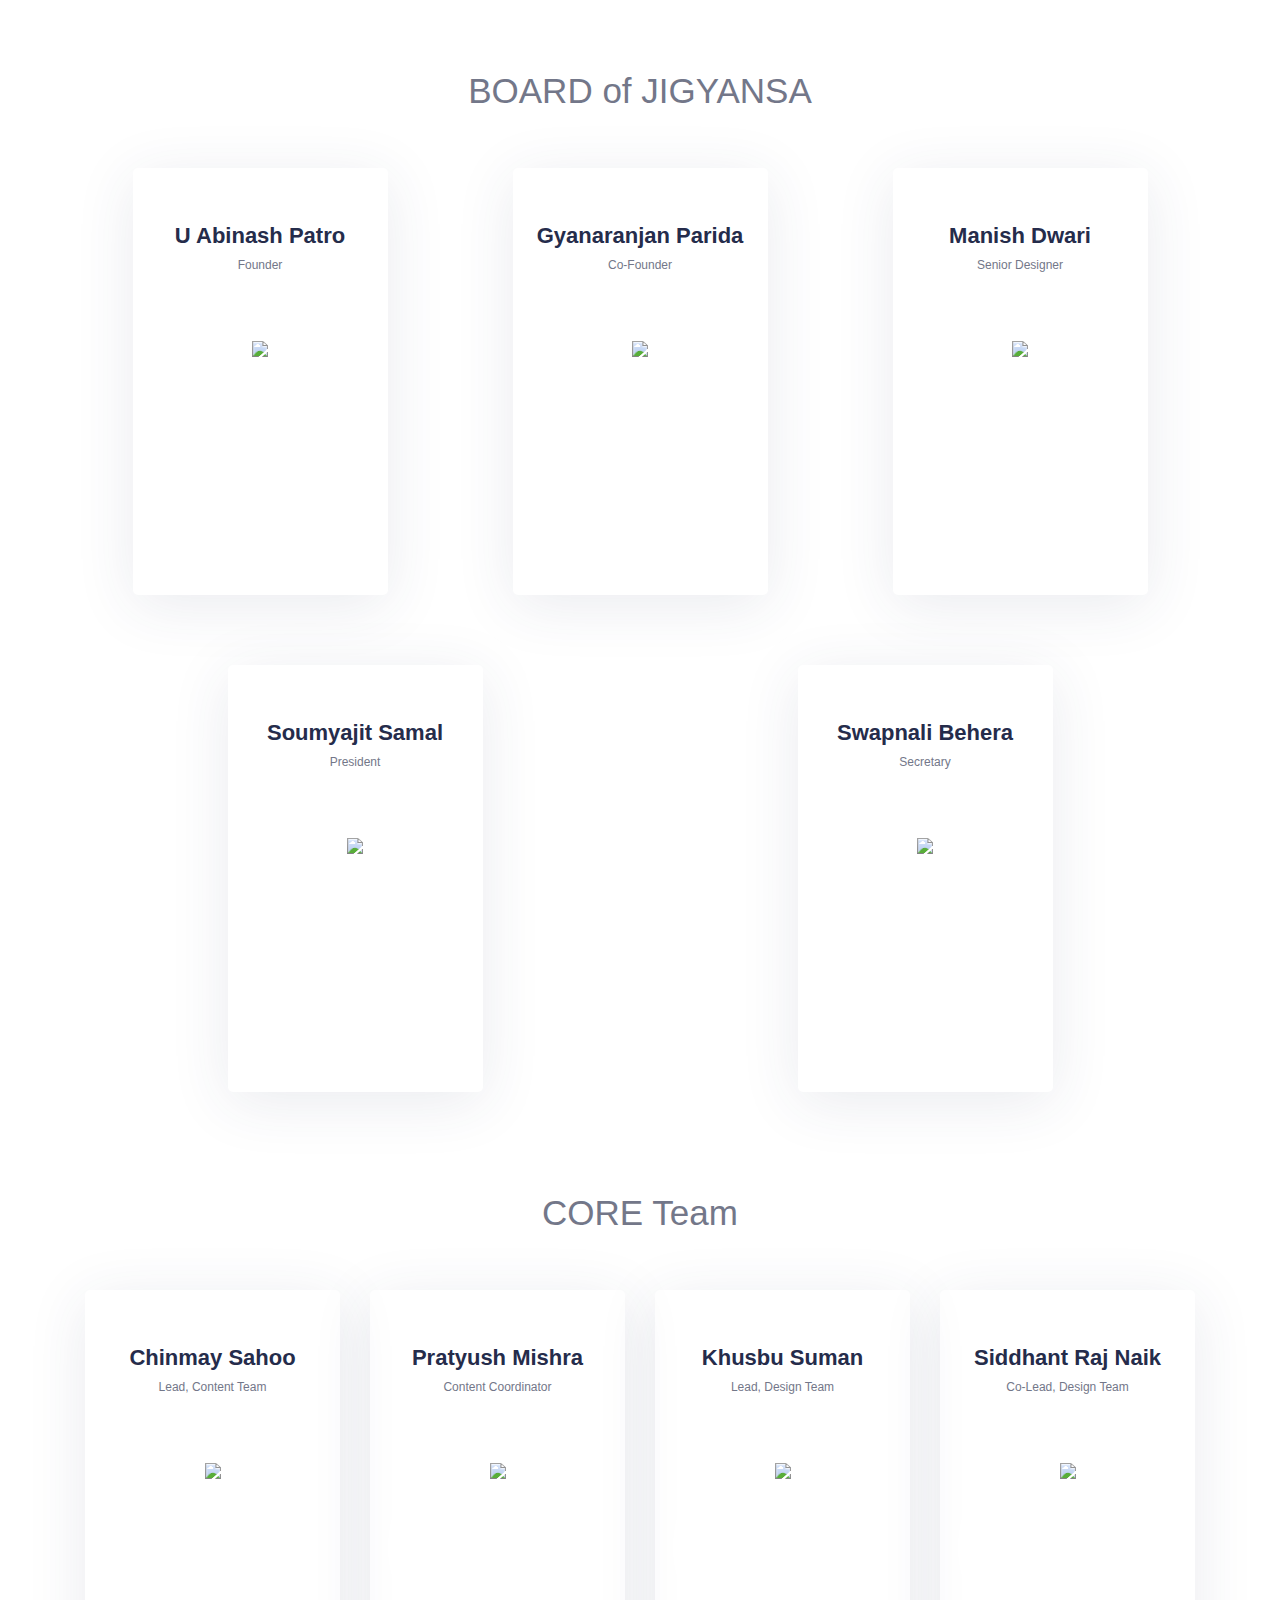
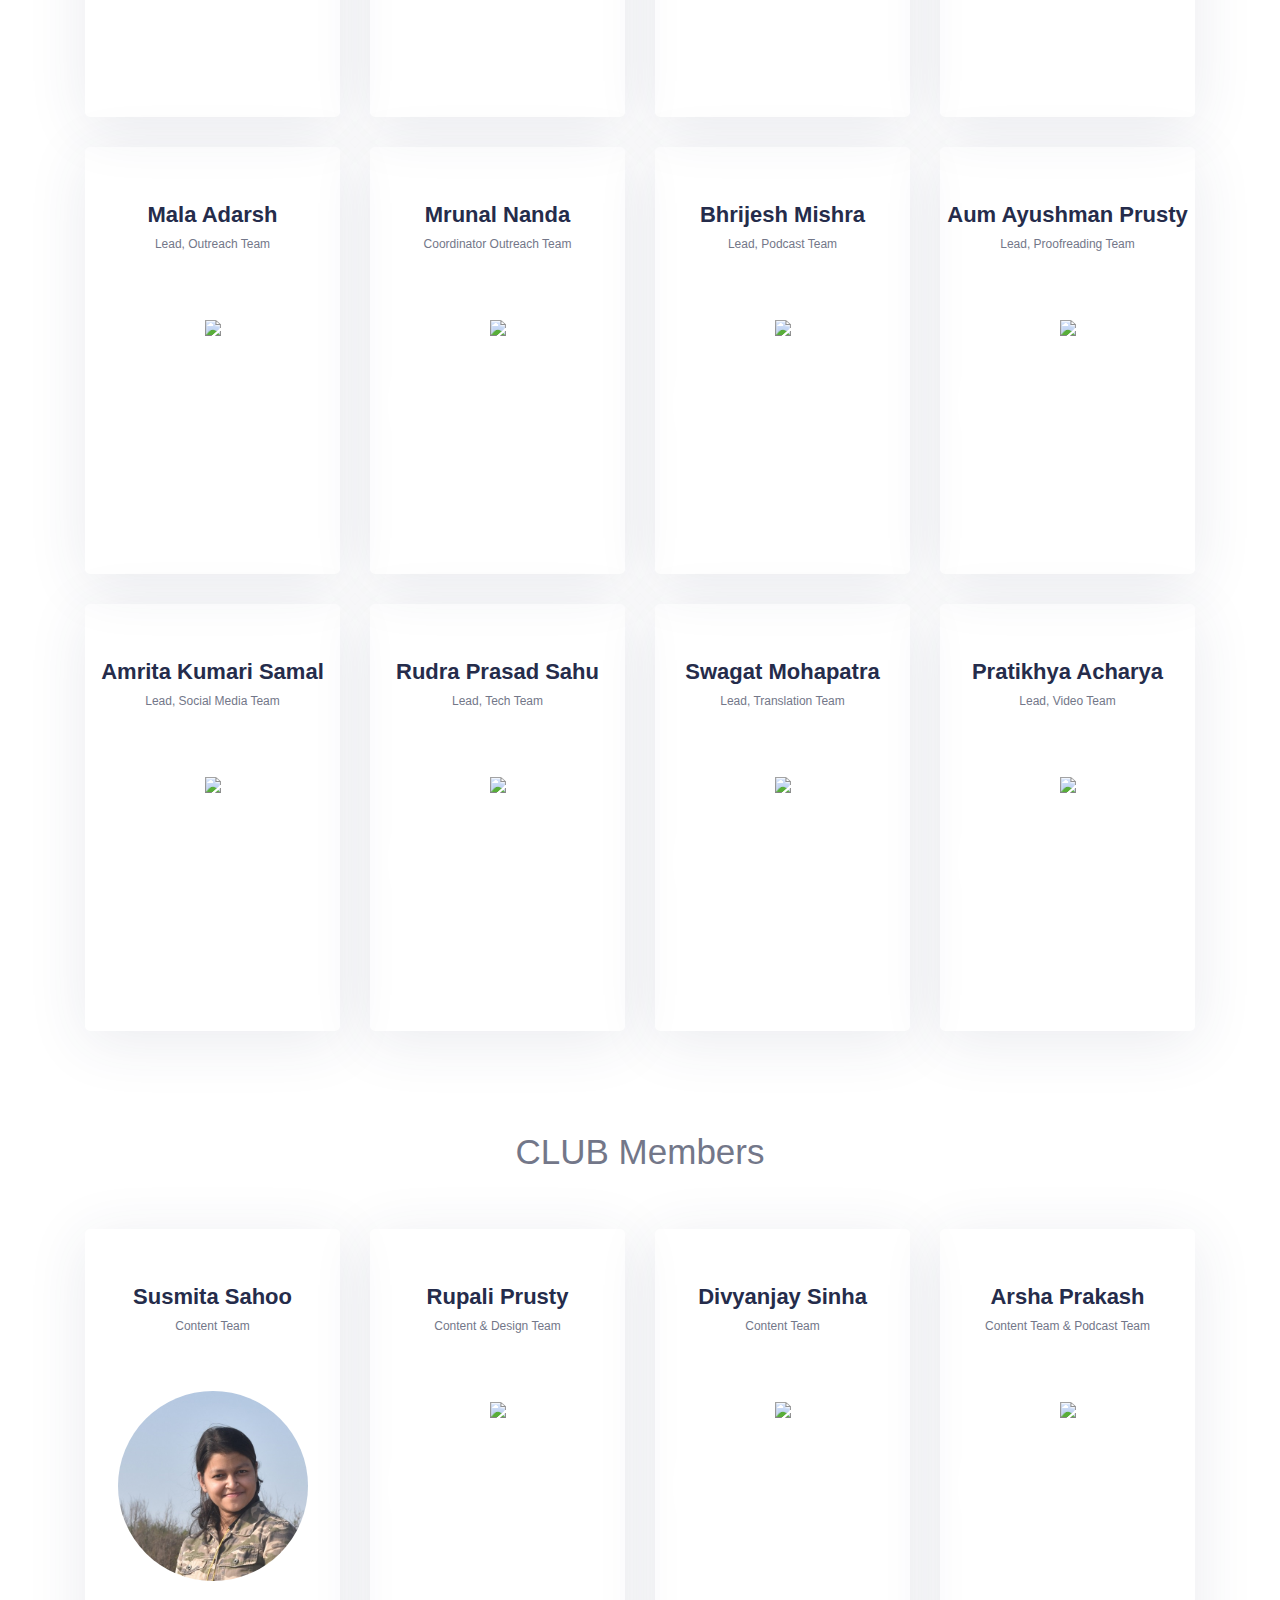
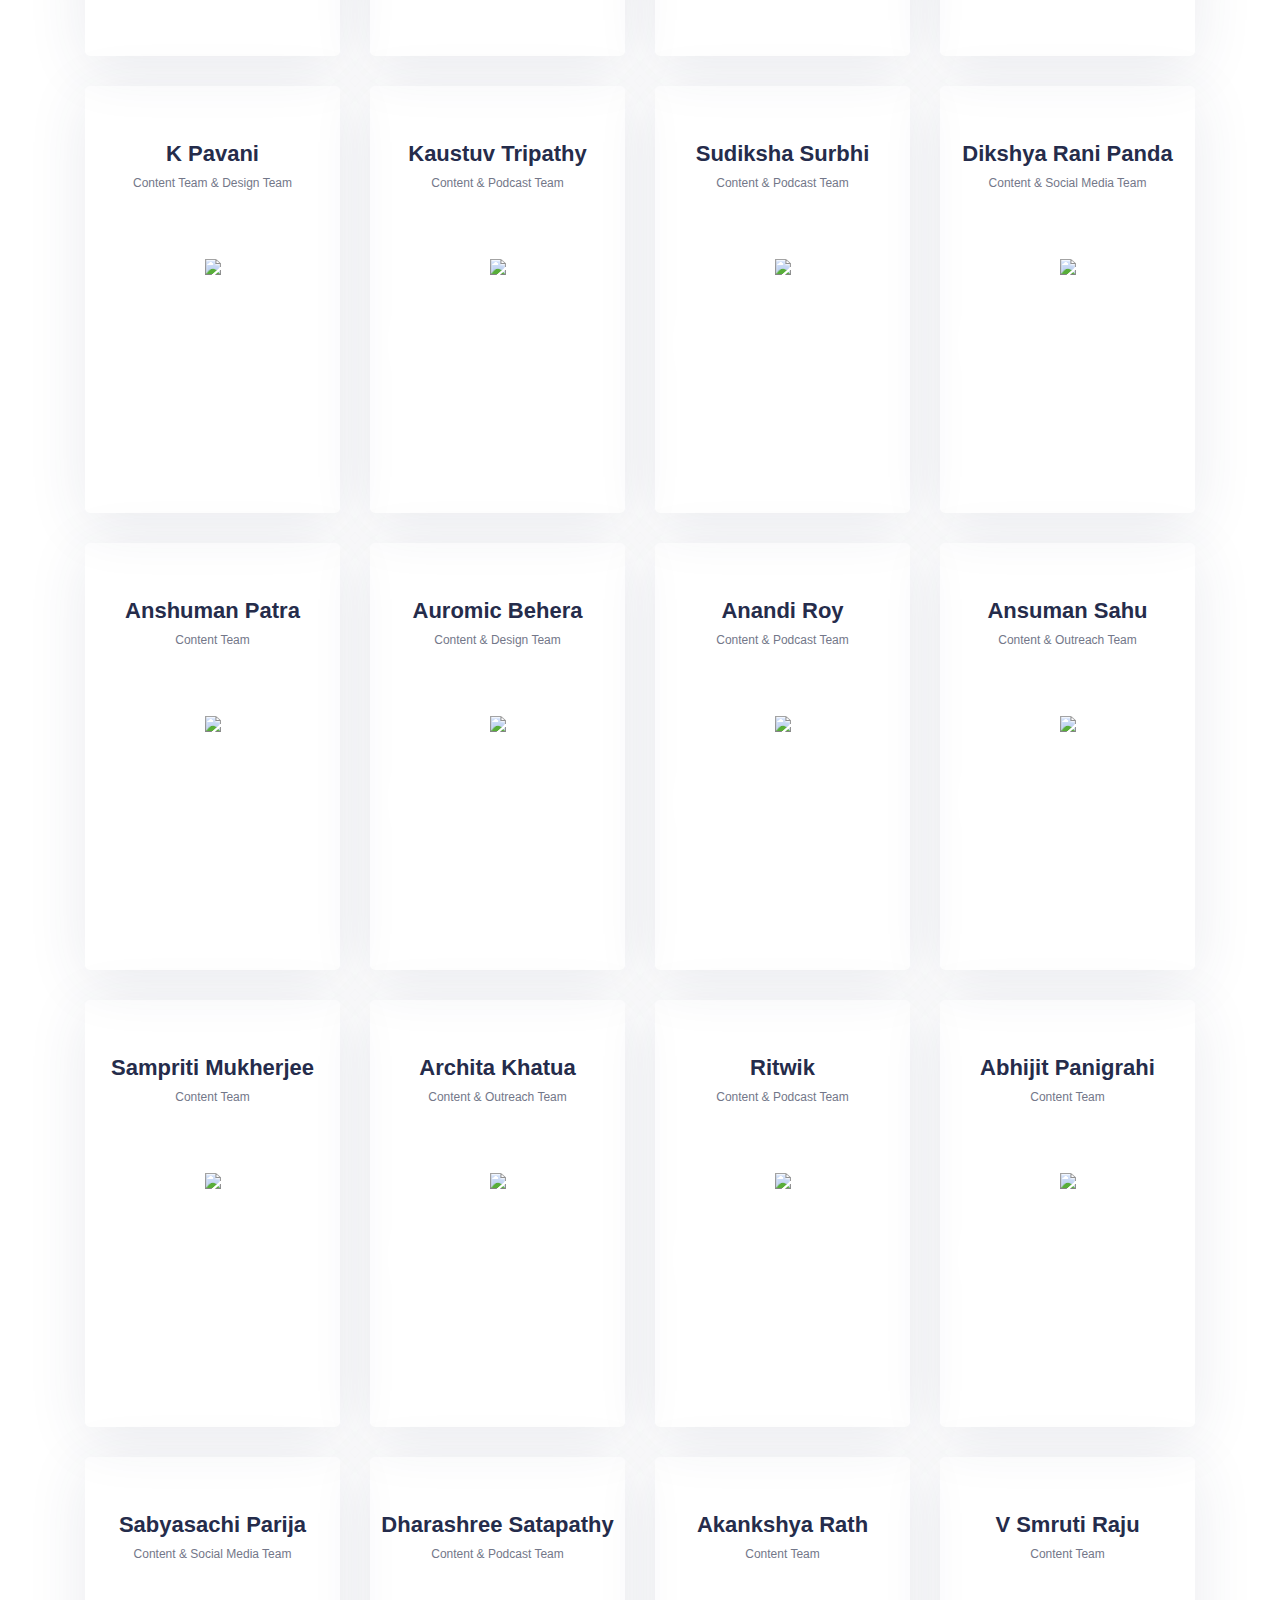
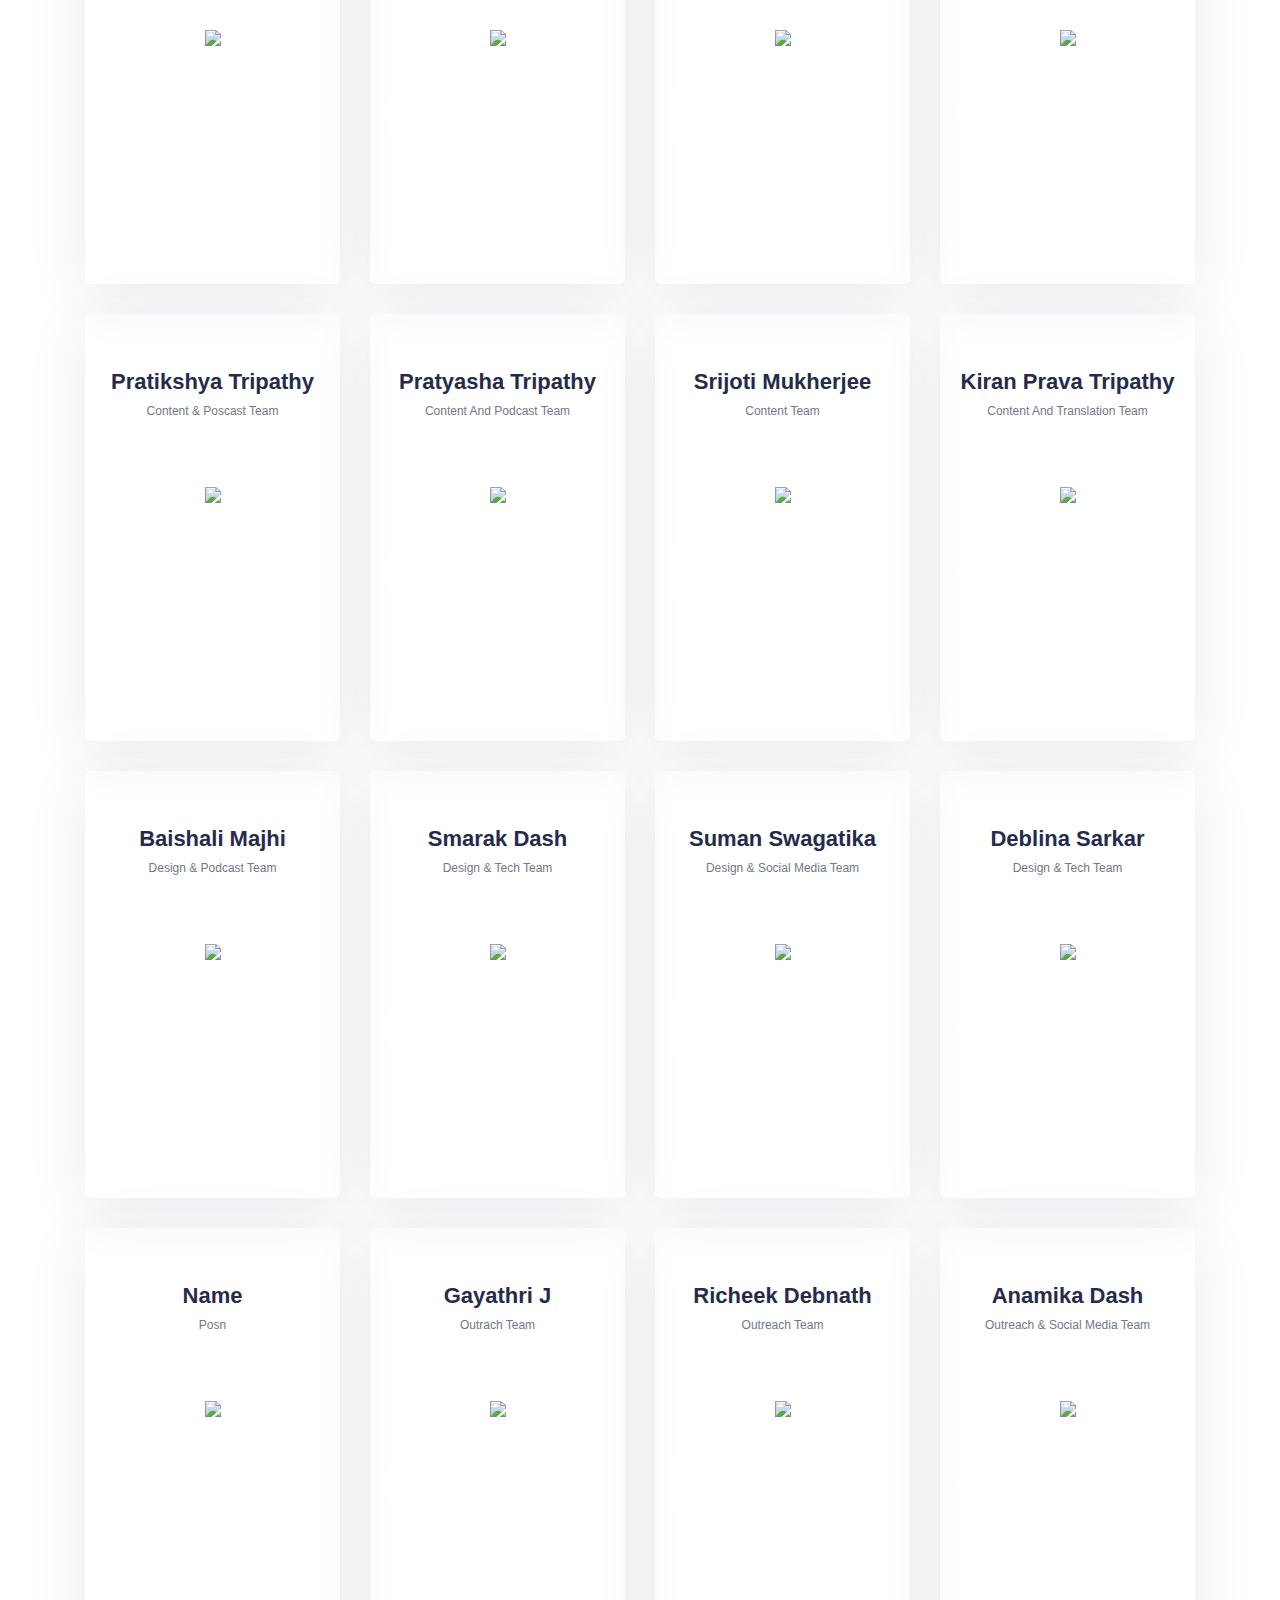
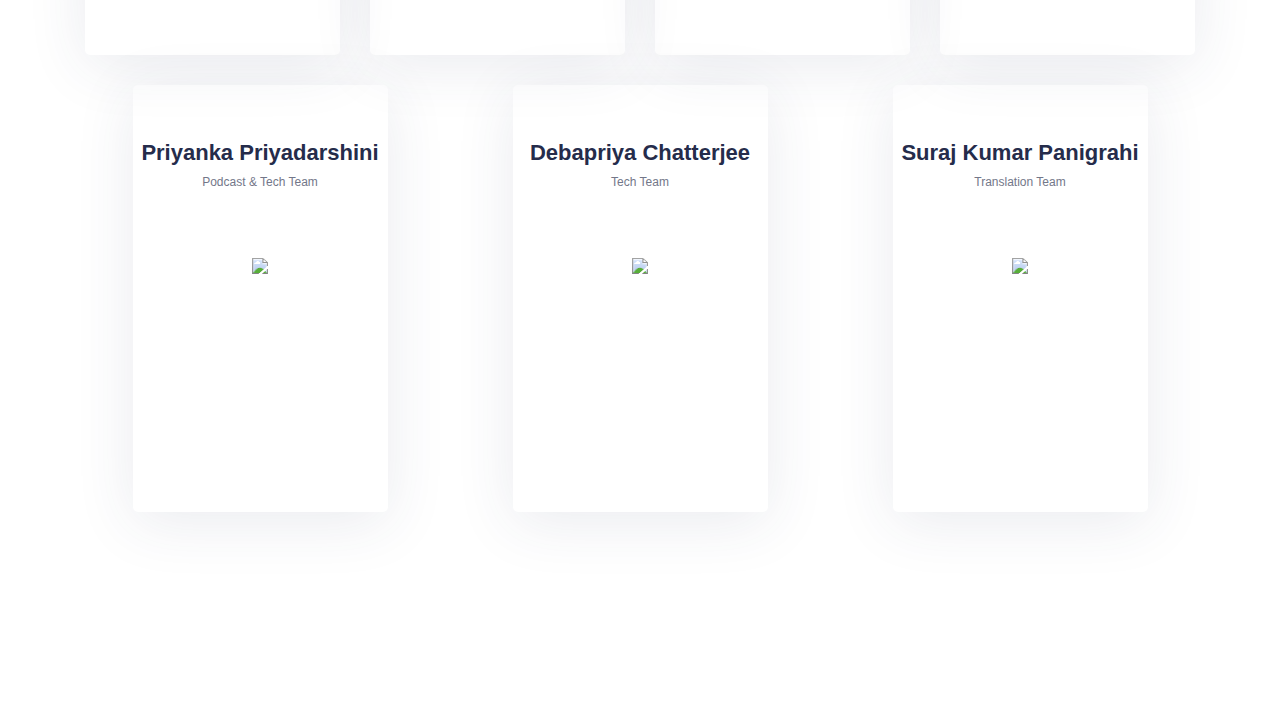
==== commit 540dfa67: "as" ====
--- a/jign/team.html
+++ b/jign/team.html
@@ -3,11 +3,8 @@
 
 <head>
     <title>Team > Jigyansa</title>
-    <link rel="preconnect" href="https://fonts.gstatic.com">
-    <link href="https://fonts.googleapis.com/css2?family=Poppins&display=swap" rel="stylesheet">
     <link rel="stylesheet" href="https://stackpath.bootstrapcdn.com/bootstrap/4.5.2/css/bootstrap.min.css">
     <link rel="stylesheet" href="https://stackpath.bootstrapcdn.com/font-awesome/4.7.0/css/font-awesome.min.css">
-    <link rel="stylesheet" href="./css/s6css.css">
     <link rel="stylesheet" href="./css/main.css">
     <style>
     </style>
